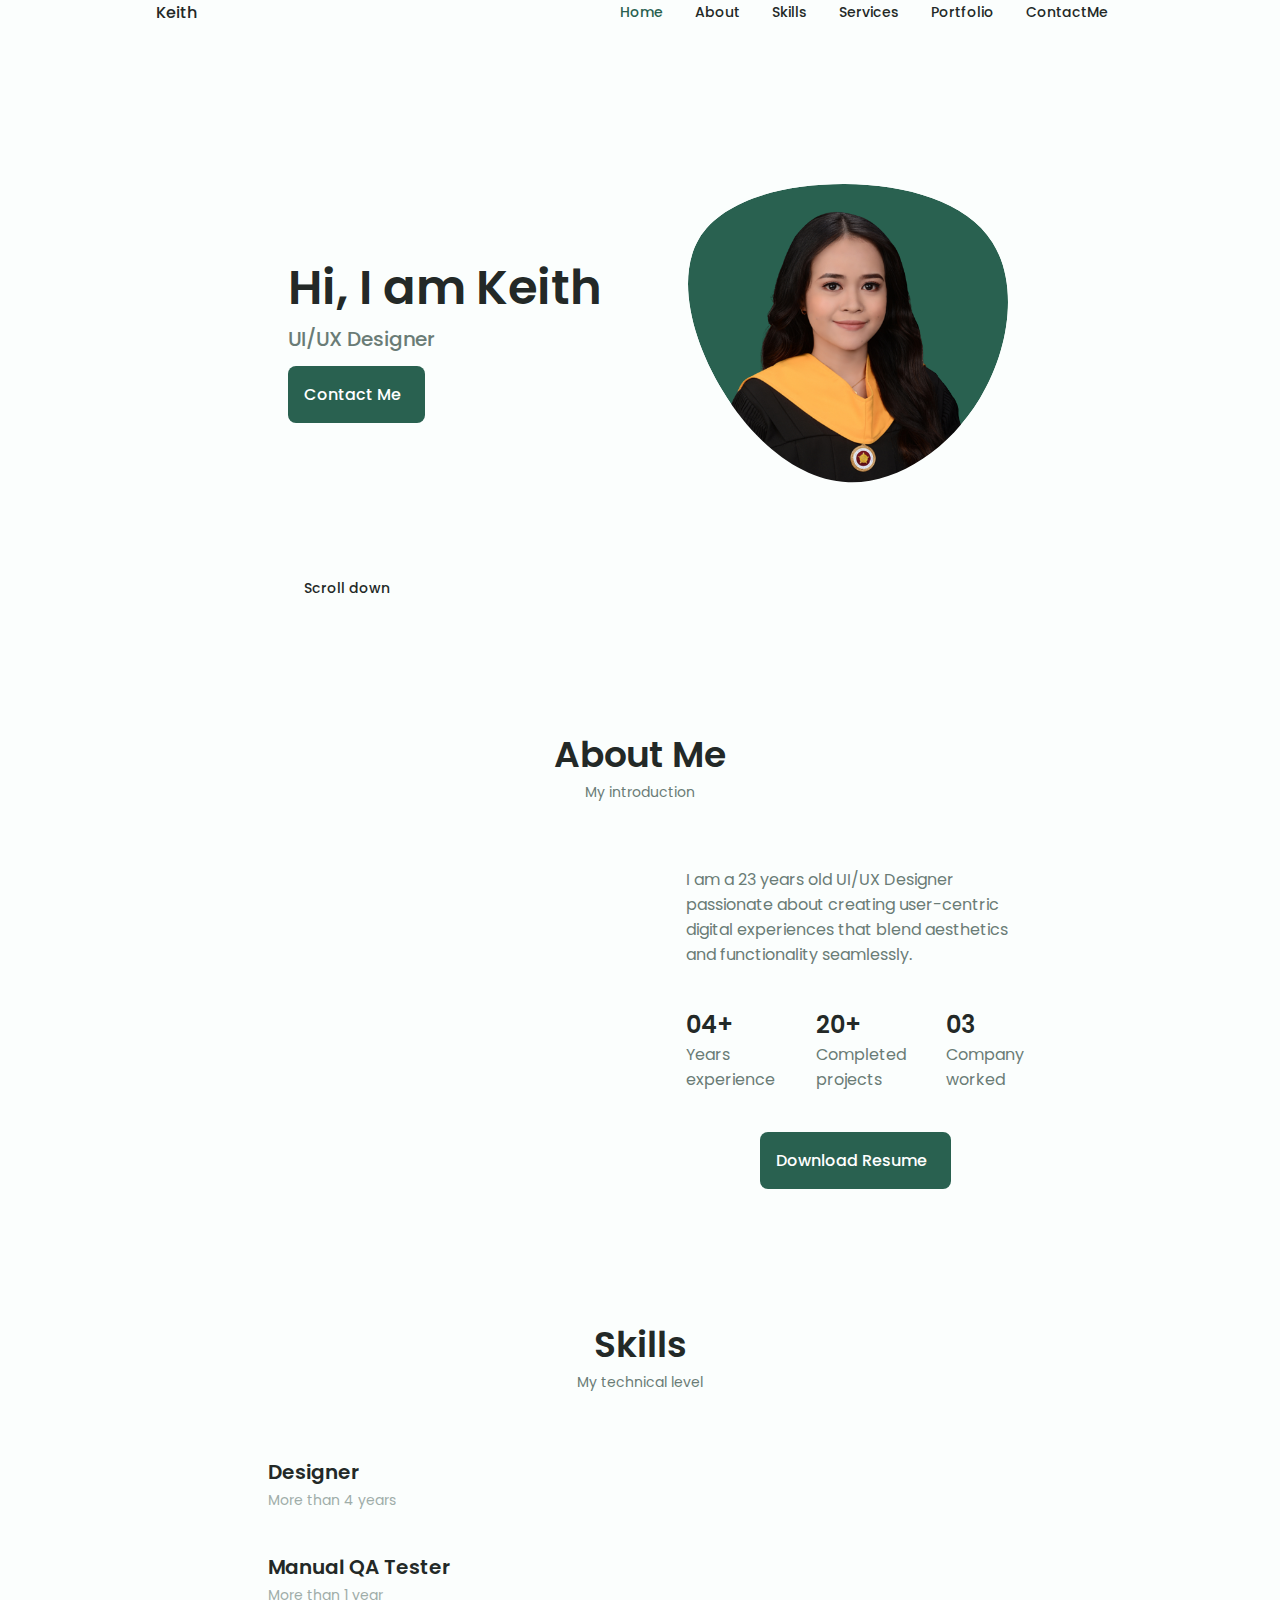
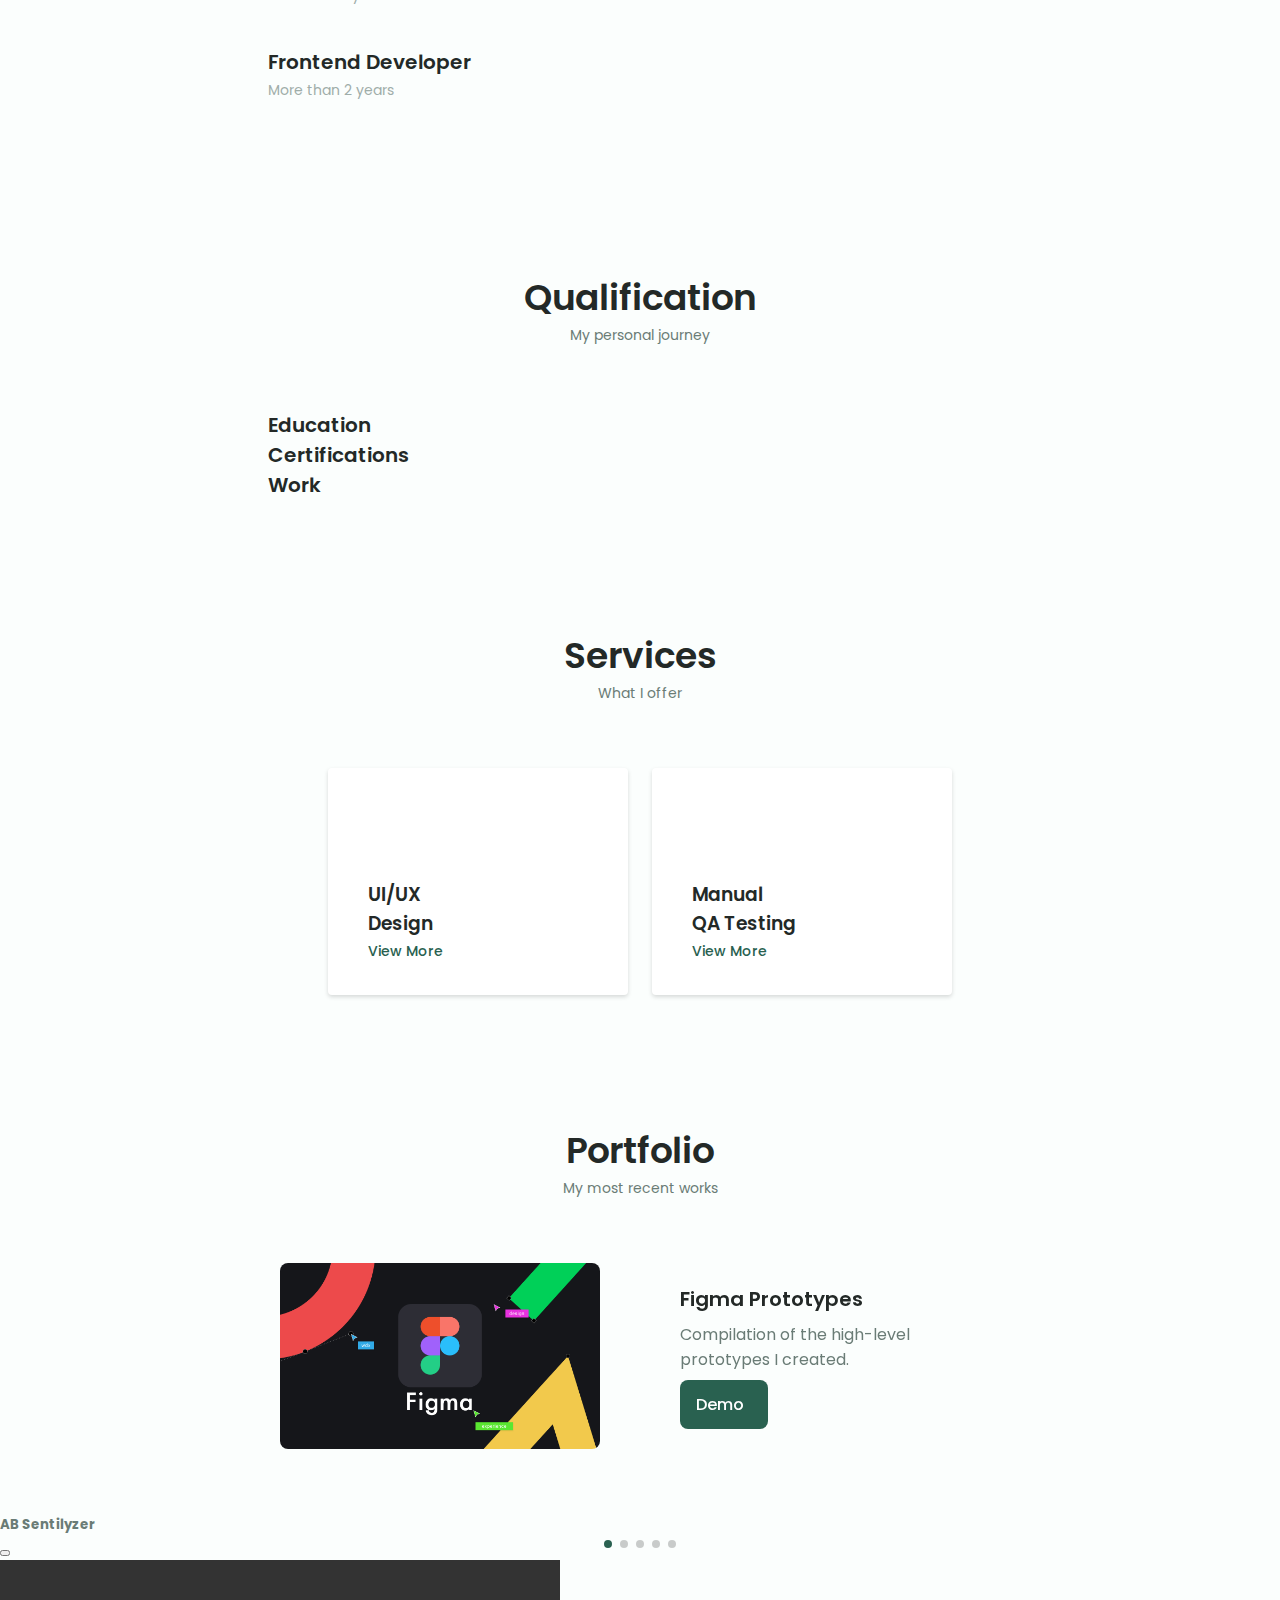
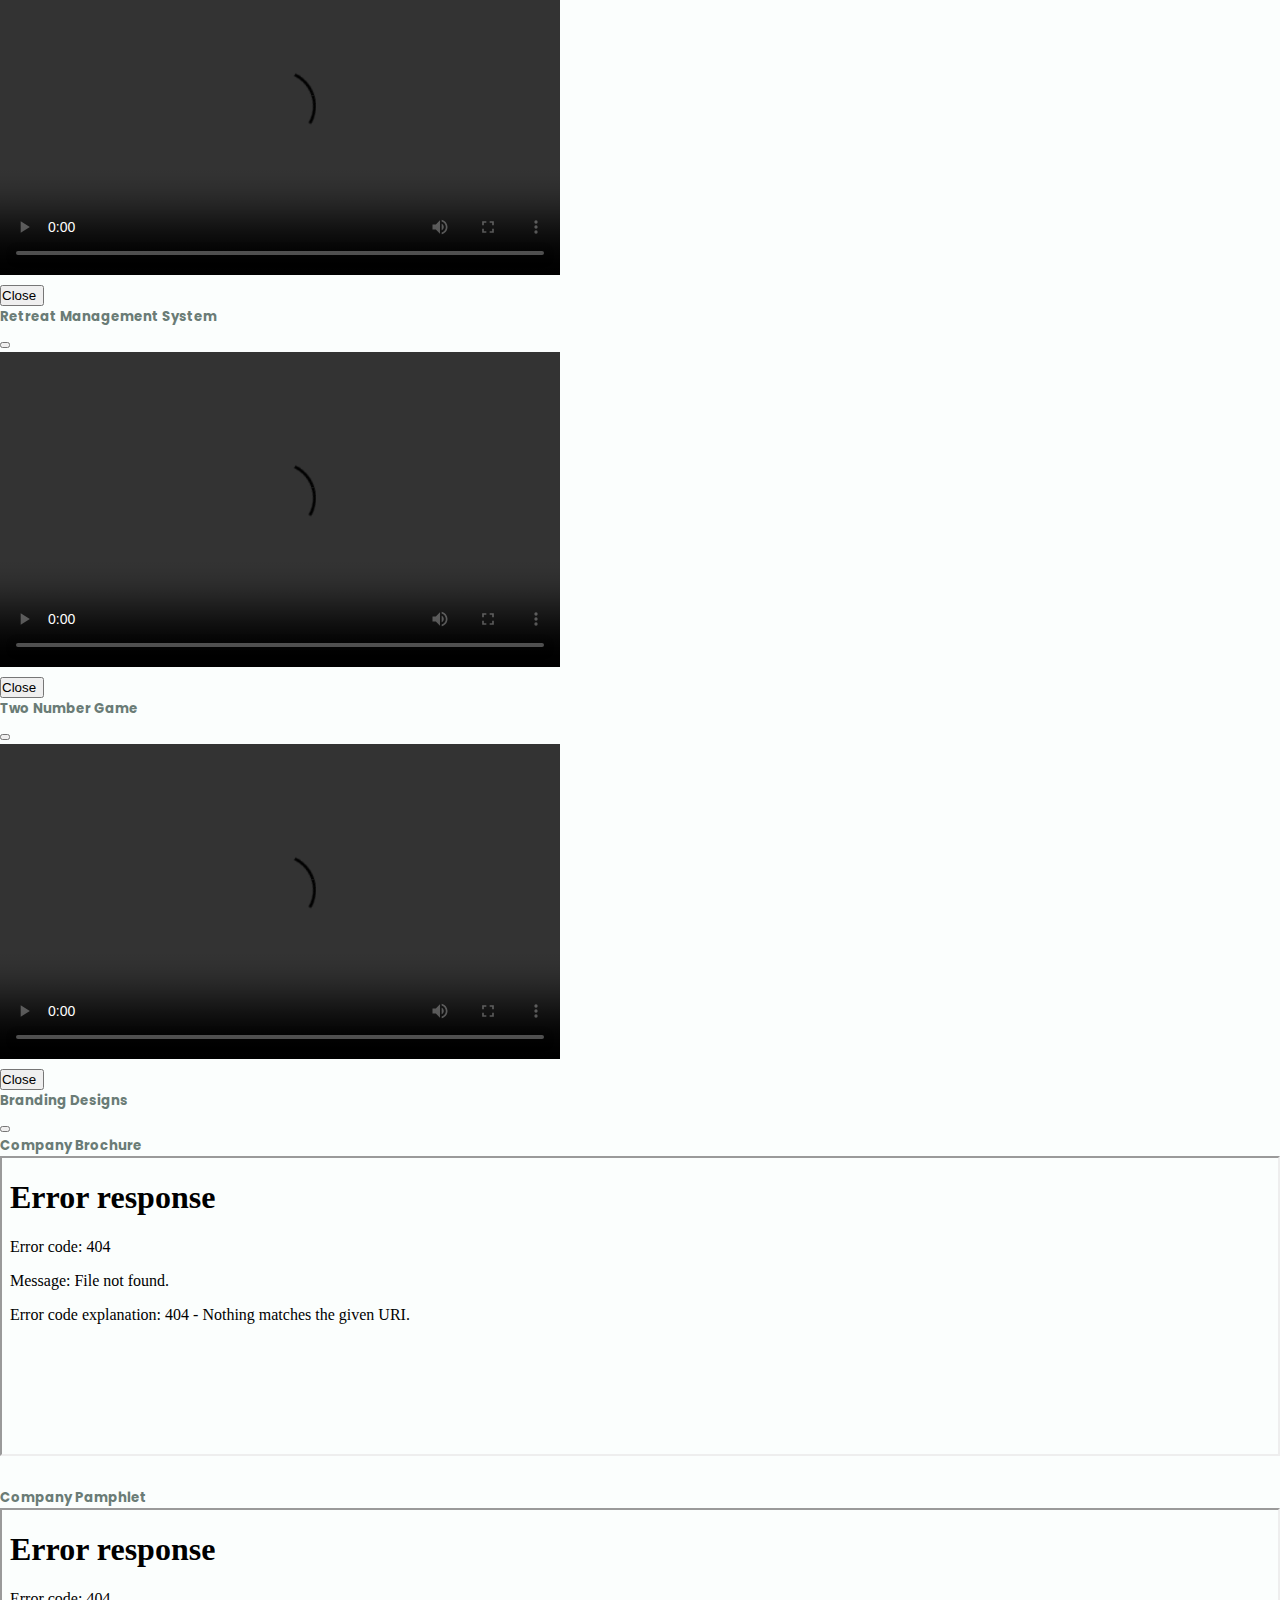
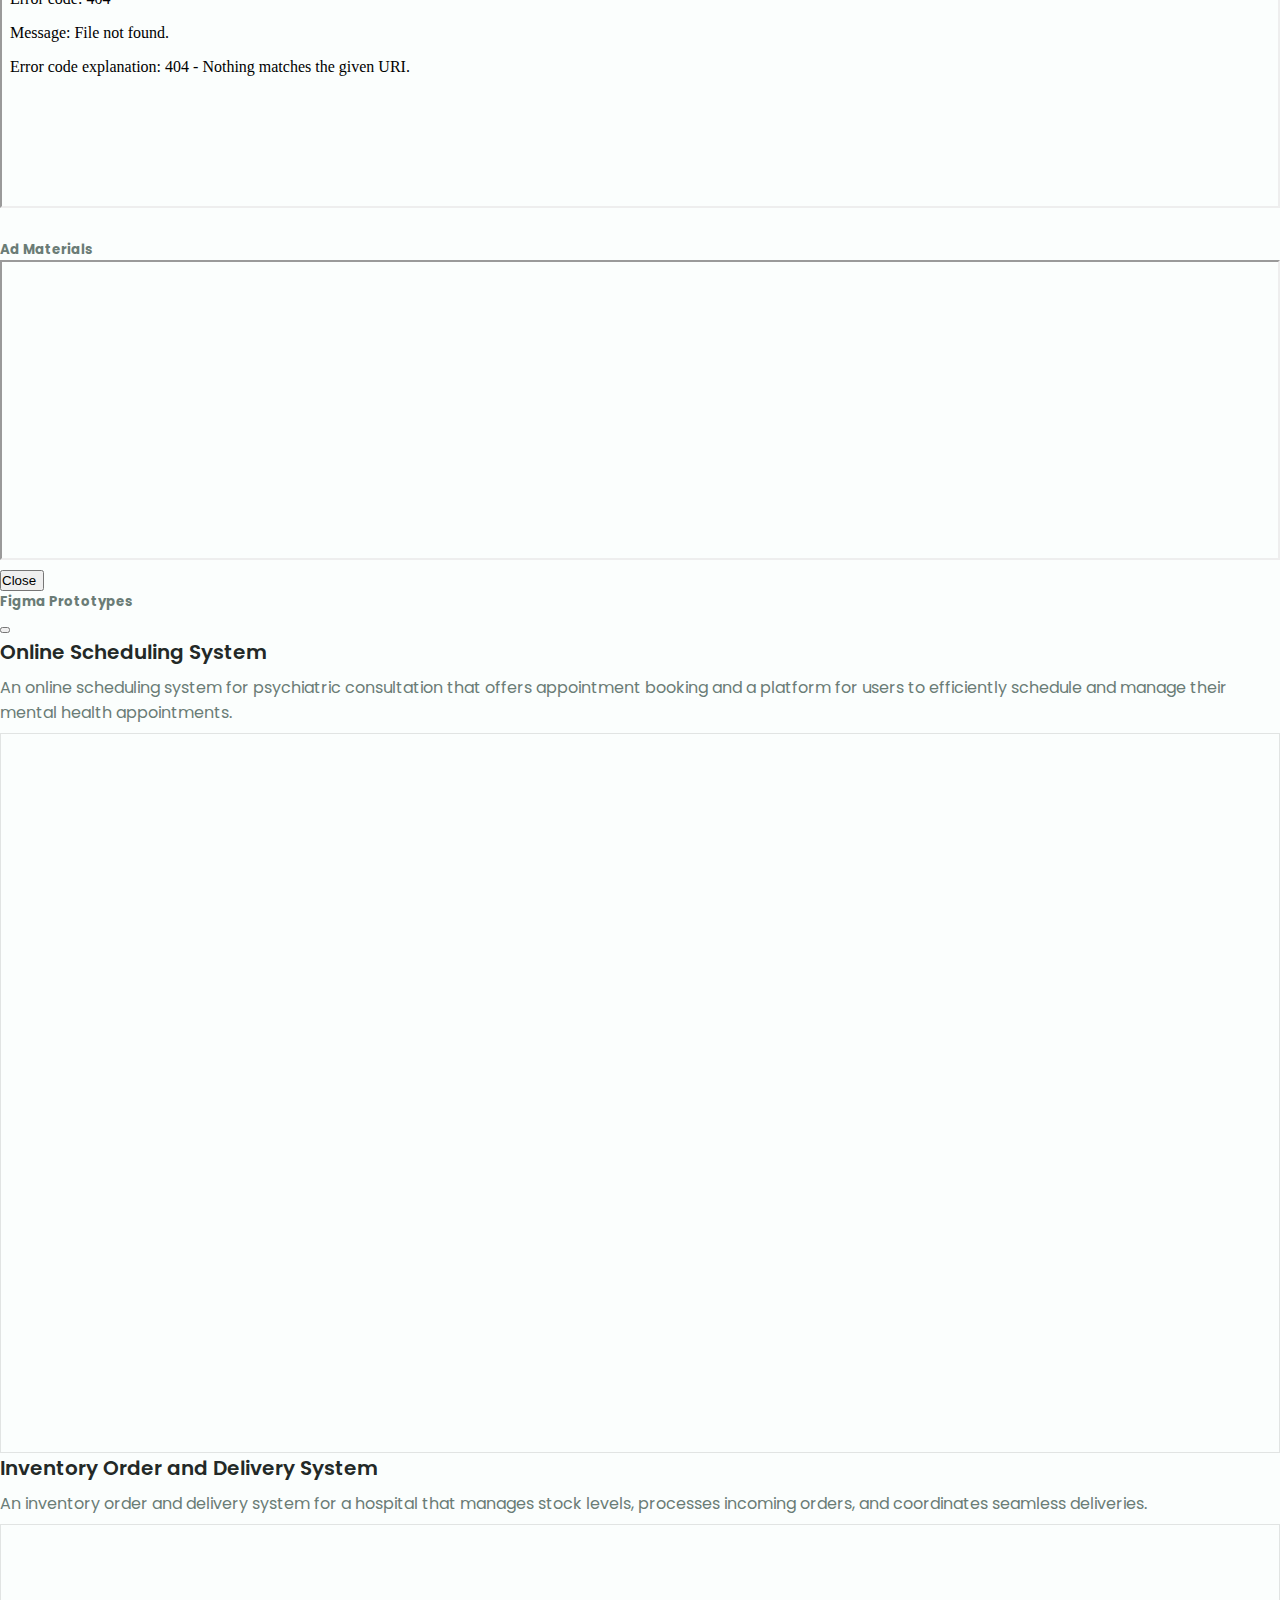
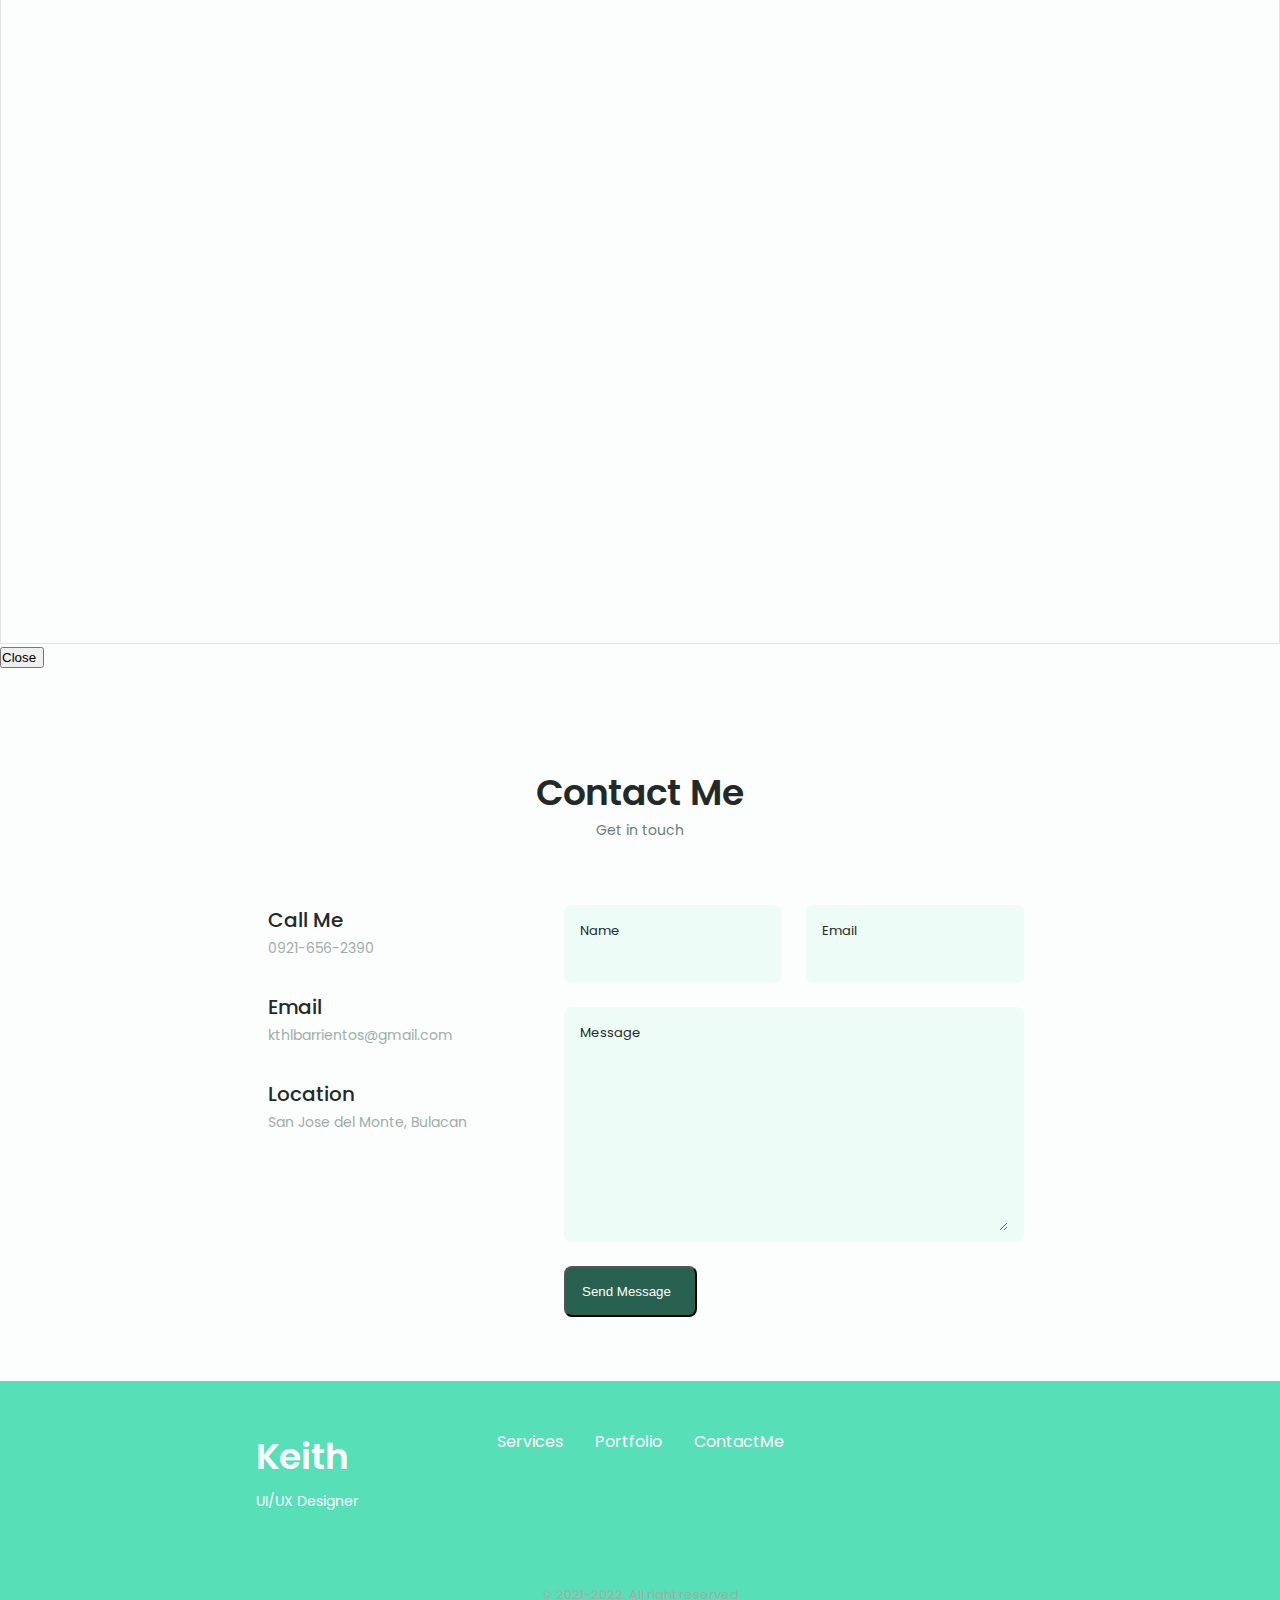
==== index.html @ dfb751f6 "test contact form" ====
<!DOCTYPE html>
    <html lang="en">
    <head>
        <meta charset="UTF-8">
        <meta name="viewport" content="width=device-width, initial-scale=1.0">

        <!--==================== UNICONS ====================-->
        <link rel="stylesheet" href="https://unicons.iconscout.com/release/v4.0.0/css/line.css">
        
        <!--==================== Bootstrap CSS ====================-->
        <link href="https://cdn.jsdelivr.net/npm/bootstrap@5.1.3/dist/css/bootstrap.min.css" rel="stylesheet" integrity="sha384-1BmE4kWBq78iYhFldvKuhfTAU6auU8tT94WrHftjDbrCEXSU1oBoqyl2QvZ6jIW3" crossorigin="anonymous">

        <!--==================== SWIPER CSS ====================-->
        <link rel="stylesheet" href="assets/css/swiper-bundle.min.css">
        
        <!--==================== CSS ====================-->
        <link rel="stylesheet" href="assets/css/style.css">

        <title>Keith Barrientos</title>
        <link href="assets\img\icon.png" rel="icon">    
    </head>
    <body>
        <!--==================== HEADER ====================-->
        <header class="header" id="header">
            <nav class="nav container">
                <a href="#" class="nav__logo">Keith</a>

                <div class="nav__menu" id="nav-menu">
                    <ul class="nav__list grid">
                        <li class="nav__item">
                            <a href="#home" class="nav__link active-link">
                                <i class="uil uil-estate nav__icon"></i> Home
                            </a>
                        </li>
                        <li class="nav__item">
                            <a href="#about" class="nav__link">
                                <i class="uil uil-user nav__icon"></i> About
                            </a>
                        </li>
                        <li class="nav__item">
                            <a href="#skills" class="nav__link">
                                <i class="uil uil-file-alt nav__icon"></i> Skills
                            </a>
                        </li>
                        <li class="nav__item">
                            <a href="#services" class="nav__link">
                                <i class="uil uil-briefcase-alt nav__icon"></i> Services
                            </a>
                        </li>
                        <li class="nav__item">
                            <a href="#portfolio" class="nav__link">
                                <i class="uil uil-scenery nav__icon"></i> Portfolio
                            </a>
                        </li>
                        <li class="nav__item">
                            <a href="#contact" class="nav__link">
                                <i class="uil uil-message nav__icon"></i> ContactMe
                            </a>
                        </li>
                    </ul>
                    <i class="uil uil-times nav__close" id="nav-close"></i>
                </div>

                <div class="nav__btns">
                    <!-- Theme change button -->
                    <i class="uil uil-moon change-theme" id="theme-button"></i>

                    <div class="nav__toggle" id="nav-toggle">
                        <i class="uil uil-apps"></i>
                    </div>
                </div>
            </nav>
        </header>

        <!--==================== MAIN ====================-->
        <main class="main">
            <!--==================== HOME ====================-->
            <section class="home section" id="home">
                <div class="home__container container grid">
                    <div class="home__content grid">
                        <div class="home__social">
                            <a href="https://www.linkedin.com/in/keithbarrientos" target="_blank" class="home__social-icon">
                                <i class="uil uil-linkedin-alt"></i>
                            </a>

                            <a href="https://github.com/kithhhhh" target="_blank" class="home__social-icon">
                                <i class="uil uil-github-alt"></i>
                            </a>

                            <a href="https://instagram.com/sophistikeithted" target="_blank" class="home__social-icon">
                                <i class="uil uil-instagram"></i>
                            </a>
                        </div>

                        <div class="home__img">
                            <svg class="home__blob" viewBox="0 0 200 187" xmlns="http://www.w3.org/2000/svg" xmlns:xlink="http://www.w3.org/1999/xlink">
                                <mask id="mask0" mask-type="alpha">
                                    <path d="M190.312 36.4879C206.582 62.1187 201.309 102.826 182.328 134.186C163.346 165.547 
                                    130.807 187.559 100.226 186.353C69.6454 185.297 41.0228 161.023 21.7403 129.362C2.45775 
                                    97.8511 -7.48481 59.1033 6.67581 34.5279C20.9871 10.1032 59.7028 -0.149132 97.9666 
                                    0.00163737C136.23 0.303176 174.193 10.857 190.312 36.4879Z"/>
                                </mask>
                                <g mask="url(#mask0)">
                                    <path d="M190.312 36.4879C206.582 62.1187 201.309 102.826 182.328 134.186C163.346 
                                    165.547 130.807 187.559 100.226 186.353C69.6454 185.297 41.0228 161.023 21.7403 
                                    129.362C2.45775 97.8511 -7.48481 59.1033 6.67581 34.5279C20.9871 10.1032 59.7028 
                                    -0.149132 97.9666 0.00163737C136.23 0.303176 174.193 10.857 190.312 36.4879Z"/>

                                    <image class="home__blob-img" x='12' y='-15' xlink:href="assets/img/perfil2.png"/>
                                </g>
                            </svg>
                        </div>

                        <div class="home__data">
                            <h1 class="home__title">Hi, I am Keith</h1>
                            <h3 class="home__subtitle">UI/UX Designer</h3>
                            <!-- <p class="home__description">Lorem ipsum dolor sit amet, consectetur adipiscing elit, sed do 
                                eiusmod tempor incididunt ut labore et dolore magna aliqua.</p> -->
                            <a href="#contact" class="button button--flex">
                                Contact Me <i class="uil uil-message button__icon"></i>
                            </a>
                        </div>
                    </div>

                    <div class="home__scroll">
                        <a href="#about" class="home__scroll-button button--flex">
                            <i class="uil uil-mouse-alt home__scroll-mouse"></i>
                            <span class="home__scroll-name">Scroll down</span>
                            <i class="uil uil-arrow-down home__scroll"></i>
                        </a>
                    </div>
                </div>
            </section>

            <!--==================== ABOUT ====================-->
            <section class="about section" id="about">
                <h2 class="section__title">About Me</h2>
                <span class="section__subtitle">My introduction</span>

                <div class="about__container container grid">
                    <img src="assets/img/toga.PNG" alt="" class="about__img">

                    <div class="about__data">
                        <p class="about__description">I am a 23 years old UI/UX Designer 
                            passionate about creating user-centric digital experiences that blend 
                            aesthetics and functionality seamlessly.
                        </p>

                        <div class="about__info">
                            <div>
                                <span class="about__info-title">04+</span>
                                <span class="about_info-name">Years <br> experience</span>
                            </div>

                            <div>
                                <span class="about__info-title">20+</span>
                                <span class="about_info-name">Completed <br> projects</span>
                            </div>
                            
                            <div>
                                <span class="about__info-title">03</span>
                                <span class="about_info-name">Company <br> worked</span>
                            </div>
                        </div>

                        <div class="about__buttons">
                            <a download="" target="_blank" href="assets/pdf/CV 2023.pdf" class="button button--flex">
                                Download Resume<i class="uil uil-download-alt button__icon"></i>
                            </a>
                        </div>
                    </div>

                    
                </div>
            </section>

            <!--==================== SKILLS ====================-->
            <section class="skills section" id="skills">
                <h2 class="section__title">Skills</h2>
                <span class="section__subtitle">My technical level</span>

                <div class="skills__container container grid">
                    <div>
                        <!--==================== SKILL 2 ====================-->
                        <div class="skills__content skills__close">
                            <div class="skills__header">
                                <i class="uil uil-object-group skills__icon"></i>

                                <div>
                                    <h1 class="skills__title">Designer</h1>
                                    <span class="skills__subtitle">More than 4 years</span>
                                </div>

                                <i class="uil uil-angle-down skills__arrow"></i>
                            </div>

                            <div class="skills__list grid">
                                <div class="skills__data">
                                    <div class="skills__titles">
                                        <h3 class="skills__name">Figma</h3>
                                        <span class="skils__number">90%</span>
                                    </div>
                                    <div class="skills__bar">
                                        <span class="skills__percentage skills__figma"></span>
                                    </div>
                                </div>

                                <div class="skills__data">
                                    <div class="skills__titles">
                                        <h3 class="skills__name">Canva</h3>
                                        <span class="skils__number">90%</span>
                                    </div>
                                    <div class="skills__bar">
                                        <span class="skills__percentage skills__canva"></span>
                                    </div>
                                </div>

                                <div class="skills__data">
                                    <div class="skills__titles">
                                        <h3 class="skills__name">Photoshop</h3>
                                        <span class="skils__number">50%</span>
                                    </div>
                                    <div class="skills__bar">
                                        <span class="skills__percentage skills__photoshop"></span>
                                    </div>
                                </div>
                            </div>
                        </div>

                        <!--==================== SKILL 3 ====================-->
                        <div class="skills__content skills__close">
                            <div class="skills__header">
                                <i class="uil uil-files-landscapes-alt skills__icon"></i>

                                <div>
                                    <h1 class="skills__title">Manual QA Tester</h1>
                                    <span class="skills__subtitle">More than 1 year</span>
                                </div>

                                <i class="uil uil-angle-down skills__arrow"></i>
                            </div>

                            <div class="skills__list grid">
                                <div class="skills__data">
                                    <div class="skills__titles">
                                        <h3 class="skills__name">Test Data</h3>
                                        <span class="skils__number">80%</span>
                                    </div>
                                    <div class="skills__bar">
                                        <span class="skills__percentage skills__td"></span>
                                    </div>
                                </div>

                                <div class="skills__data">
                                    <div class="skills__titles">
                                        <h3 class="skills__name">Test Cases</h3>
                                        <span class="skils__number">70%</span>
                                    </div>
                                    <div class="skills__bar">
                                        <span class="skills__percentage skills__tc"></span>
                                    </div>
                                </div>

                                <div class="skills__data">
                                    <div class="skills__titles">
                                        <h3 class="skills__name">Defect Reports</h3>
                                        <span class="skils__number">70%</span>
                                    </div>
                                    <div class="skills__bar">
                                        <span class="skills__percentage skills__dr"></span>
                                    </div>
                                </div>

                                <div class="skills__data">
                                    <div class="skills__titles">
                                        <h3 class="skills__name">Test Execution Logs</h3>
                                        <span class="skils__number">80%</span>
                                    </div>
                                    <div class="skills__bar">
                                        <span class="skills__percentage skills__tel"></span>
                                    </div>
                                </div>

                                <div class="skills__data">
                                    <div class="skills__titles">
                                        <h3 class="skills__name">User Manuals</h3>
                                        <span class="skils__number">80%</span>
                                    </div>
                                    <div class="skills__bar">
                                        <span class="skills__percentage skills__um"></span>
                                    </div>
                                </div>
                            </div>
                        </div>

                        <!--==================== SKILL 1 ====================-->
                        <div class="skills__content skills__close">
                            <div class="skills__header">
                                <i class="uil uil-brackets-curly skills__icon"></i>

                                <div>
                                    <h1 class="skills__title">Frontend Developer</h1>
                                    <span class="skills__subtitle">More than 2 years</span>
                                </div>

                                <i class="uil uil-angle-down skills__arrow"></i>
                            </div>

                            <div class="skills__list grid">
                                <div class="skills__data">
                                    <div class="skills__titles">
                                        <h3 class="skills__name">HTML</h3>
                                        <span class="skils__number">70%</span>
                                    </div>
                                    <div class="skills__bar">
                                        <span class="skills__percentage skills__html"></span>
                                    </div>
                                </div>
                                
                                <div class="skills__data">
                                    <div class="skills__titles">
                                        <h3 class="skills__name">CSS</h3>
                                        <span class="skils__number">70%</span>
                                    </div>
                                    <div class="skills__bar">
                                        <span class="skills__percentage skills__css"></span>
                                    </div>
                                </div>

                                <div class="skills__data">
                                    <div class="skills__titles">
                                        <h3 class="skills__name">JavaScript</h3>
                                        <span class="skils__number">40%</span>
                                    </div>
                                    <div class="skills__bar">
                                        <span class="skills__percentage skills__js"></span>
                                    </div>
                                </div>

                                <div class="skills__data">
                                    <div class="skills__titles">
                                        <h3 class="skills__name">Bootstrap</h3>
                                        <span class="skils__number">70%</span>
                                    </div>
                                    <div class="skills__bar">
                                        <span class="skills__percentage skills__bts"></span>
                                    </div>
                                </div>
                            </div>
                        </div>
                    </div>
                </div>
            </section>

            <!--==================== QUALIFICATIONS ====================-->
            <section class="qualification section">
                <h2 class="section__title">Qualification</h2>
                <span class="section__subtitle">My personal journey</span>

                <div class="qualification__container container grid">
                    <div>
                        <!--==================== QUALIFICATION 1 ====================-->
                        <div class="qualification__content qualification__close">
                            <div class="qualification__header">
                                <i class="uil uil-graduation-cap qualification__icon"></i>

                                <div>
                                    <h1 class="qualification__title mb-0">Education</h1>
                                </div>

                                <i class="uil uil-angle-down qualification__arrow"></i>
                            </div>

                            <div class="qualification__list grid">
                                <div class="qualification__data">
                                    <div>
                                        <div class="qualification__calendar">
                                            <i class="uil uil-calendar-alt"></i>
                                            2018 - 2022
                                        </div>
                                        <h3 class="qualification__title">Polytechnic University of the Philippines</h3>
                                        <span class="qualification__subtitle">Computer Science, CumLaude</span>
                                    </div>
                                </div>

                                <div class="qualification__data">
                                    <div>
                                        <div class="qualification__calendar">
                                            <i class="uil uil-calendar-alt"></i>
                                            2016 - 2018
                                        </div>
                                        <h3 class="qualification__title">Christian Ecclesiastical School</h3>
                                        <span class="qualification__subtitle">STEM, With Honors</span>
                                    </div>
                                </div>
                            </div>
                        </div>
                        <!--==================== QUALIFICATION 2 ====================-->
                        <div class="qualification__content qualification__close">
                            <div class="qualification__header">
                                <i class="uil uil-award-alt qualification__icon"></i>

                                <div>
                                    <h1 class="qualification__title mb-0">Certifications</h1>
                                </div>

                                <i class="uil uil-angle-down qualification__arrow"></i>
                            </div>

                            <div class="qualification__list grid">
                                <div class="qualification__data">
                                    <div class="py-2">
                                        <div class="qualification__calendar pb-2">
                                            <i class="uil uil-calendar-alt"></i>
                                            February 01, 2023
                                        </div>
                                        <h3 class="qualification__title accordion">Foundations of User Experience (UX) Design</h3>
                                        <div class="qualification__column container grid panel pb-5 py-2">
                                            <div class="mb-0 qualification__info">
                                                <ul class="services__modal-services grid p-0">
                                                    <li class="services__modal-service">
                                                        <i class="uil uil-check-circle services__modal-icon"></i>
                                                        <p class="mb-0">I Identified the common job responsibilities of entry-level UX designers and other teams I might work with.</p>
                                                    </li>
                                                    <li class="services__modal-service">
                                                        <i class="uil uil-check-circle services__modal-icon"></i>
                                                        <p class="mb-0">I learned why design sprints are an important and useful part of a UX designer’s work.</p>
                                                    </li>
                                                    <li class="services__modal-service">
                                                        <i class="uil uil-check-circle services__modal-icon"></i>
                                                        <p class="mb-0">I understood the foundational concepts in UX design, such as user-centered design, the design process, accessibility, and equity-focused design. </p>
                                                    </li>
                                                    <li class="services__modal-service">
                                                        <i class="uil uil-check-circle services__modal-icon"></i>
                                                        <p class="mb-0">Grade Achieved: 93.63%</p>
                                                    </li>
                                                </ul>
                                            </div>
                                            <a target="_blank" href="https://coursera.org/share/55b31df54fbd1bd22df32553c912cacd" style="width: 100%;"><img src="assets/img/Q1.jpg" alt=""></a>
                                        </div>
                                    </div>
                                    <div class="py-2">
                                        <div class="qualification__calendar pb-2">
                                            <i class="uil uil-calendar-alt"></i>
                                            March 27, 2023
                                        </div>
                                        <h3 class="qualification__title accordion">Start the UX Design Process: Empathize, Define, and Ideate</h3>
                                        <div class="qualification__column container grid panel">
                                            <div class="mb-0 qualification__info">
                                                <ul class="services__modal-services grid p-0">
                                                    <li class="services__modal-service">
                                                        <i class="uil uil-check-circle services__modal-icon"></i>
                                                        <p class="mb-0">I learned how to empathize with users to understand their needs and pain points.</p>
                                                    </li>
                                                    <li class="services__modal-service">
                                                        <i class="uil uil-check-circle services__modal-icon"></i>
                                                        <p class="mb-0">I generated ideas for possible solutions to user problems.</p>
                                                    </li>
                                                    <li class="services__modal-service">
                                                        <i class="uil uil-check-circle services__modal-icon"></i>
                                                        <p class="mb-0">I developed problem statements to define user needs.</p>
                                                    </li>
                                                    <li class="services__modal-service">
                                                        <i class="uil uil-check-circle services__modal-icon"></i>
                                                        <p class="mb-0">Grade Achieved: 96.25%</p>
                                                    </li>
                                                </ul>
                                            </div>
                                            <a target="_blank" href="https://coursera.org/share/fdbd3af893d172113db0ac0d511e3da8"><img src="assets/img/Q2.jpg" alt=""></a>
                                        </div>
                                    </div>
                                    <div class="py-2">
                                        <div class="qualification__calendar pb-2">
                                            <i class="uil uil-calendar-alt"></i>
                                            April 10, 2023
                                        </div>
                                        <h3 class="qualification__title accordion">Build Wireframes and Low-Fidelity Prototypes</h3>
                                        <div class="qualification__column container grid panel">
                                            <div class="mb-0 qualification__info">
                                                <ul class="services__modal-services grid p-0">
                                                    <li class="services__modal-service">
                                                        <i class="uil uil-check-circle services__modal-icon"></i>
                                                        <p class="mb-0">I created storyboards to come up with ideas about solutions to user needs.</p>
                                                    </li>
                                                    <li class="services__modal-service">
                                                        <i class="uil uil-check-circle services__modal-icon"></i>
                                                        <p class="mb-0">I built paper prototypes to create interactive designs.</p>
                                                    </li>
                                                    <li class="services__modal-service">
                                                        <i class="uil uil-check-circle services__modal-icon"></i>
                                                        <p class="mb-0">I created wireframes on paper and digitally in the design tool Figma.</p>
                                                    </li>
                                                    <li class="services__modal-service">
                                                        <i class="uil uil-check-circle services__modal-icon"></i>
                                                        <p class="mb-0">I designed low-fidelity prototypes in Figma. </p>
                                                    </li>
                                                    <li class="services__modal-service">
                                                        <i class="uil uil-check-circle services__modal-icon"></i>
                                                        <p class="mb-0">Grade Achieved: 100%</p>
                                                    </li>
                                                </ul>
                                            </div>
                                            <a target="_blank" href="https://coursera.org/share/0e4db49c37422a09dc94dce6cbf17bbb"><img src="assets/img/Q3.jpg" alt=""></a>
                                        </div>
                                    </div>
                                    <div class="py-2">
                                        <div class="qualification__calendar pb-2">
                                            <i class="uil uil-calendar-alt"></i>
                                            September 17, 2023
                                        </div>
                                        <h3 class="qualification__title accordion">UX+ Conference 2023</h3>
                                        <div class="qualification__column container grid panel">
                                            <div class="mb-0 qualification__info">
                                                <ul class="services__modal-services grid p-0">
                                                    <li class="services__modal-service">
                                                        <i class="uil uil-check-circle services__modal-icon"></i>
                                                        <p class="mb-0">I learned the various archetypes that designers can evolve into and addresses common challenges in the process.</p>
                                                    </li>
                                                    <li class="services__modal-service">
                                                        <i class="uil uil-check-circle services__modal-icon"></i>
                                                        <p class="mb-0">I learned the various biases and their real-world applications, with an aim to design more inclusive and equitable products, services, and teams.</p>
                                                    </li>
                                                    <li class="services__modal-service">
                                                        <i class="uil uil-check-circle services__modal-icon"></i>
                                                        <p class="mb-0">I learned what a UX principle is with personal stories, how they can help me and how to write my own UX principles for my team.</p>
                                                    </li>
                                                    <li class="services__modal-service">
                                                        <i class="uil uil-check-circle services__modal-icon"></i>
                                                        <p class="mb-0">I learned the current practices and challenges in creating inclusive experiences.</p>
                                                    </li>
                                                    <li class="services__modal-service">
                                                        <i class="uil uil-check-circle services__modal-icon"></i>
                                                        <p class="mb-0">I learned a range of topics including career progression, AI in design, expectations from a product designer, the role of AI models like ChatGPT in design, product thinking.</p>
                                                    </li>
                                                    <li class="services__modal-service">
                                                        <i class="uil uil-check-circle services__modal-icon"></i>
                                                        <p class="mb-0">I learned the balance between aesthetics and usability in design.</p>
                                                    </li>
                                                    <li class="services__modal-service">
                                                        <i class="uil uil-check-circle services__modal-icon"></i>
                                                        <p class="mb-0">I learned the importance of accessibility, universal design, and open-source in driving personal and professional growth.</p>
                                                    </li>
                                                    <li class="services__modal-service">
                                                        <i class="uil uil-check-circle services__modal-icon"></i>
                                                        <p class="mb-0">I learned how to be a better role model, and a better designer for the next generation.</p>
                                                    </li>
                                                </ul>
                                            </div>
                                            <a target="_blank" href="https://coursera.org/share/fdbd3af893d172113db0ac0d511e3da8"><img src="assets/img/Q4.jpg" alt=""></a>
                                        </div>
                                    </div>
                                </div>
                            </div>
                        </div>
                        <!--==================== QUALIFICATION 3 ====================-->
                        <div class="qualification__content qualification__close">
                            <div class="qualification__header">
                                <i class="uil uil-briefcase-alt qualification__icon"></i>

                                <div>
                                    <h1 class="qualification__title mb-0">Work</h1>
                                </div>

                                <i class="uil uil-angle-down qualification__arrow"></i>
                            </div>

                            <div class="qualification__list grid">
                                <div class="qualification__data">
                                    <div>
                                        <div class="qualification__calendar">
                                            <i class="uil uil-calendar-alt"></i>
                                            October 2022 - Present
                                        </div>
                                        <h3 class="qualification__title">UI/UX Designer</h3>
                                        <span class="qualification__subtitle">National Center for Mental Health</span>
                                    </div>
                                </div>
                                <div class="qualification__data">
                                    <div>
                                        <div class="qualification__calendar">
                                            <i class="uil uil-calendar-alt"></i>
                                            August 2021 - October 2021
                                        </div>
                                        <h3 class="qualification__title">UI/UX Designer</h3>
                                        <span class="qualification__subtitle">Helix Software Technologies Corp.</span>
                                    </div>
                                </div>
                                <div class="qualification__data">
                                    <div>
                                        <div class="qualification__calendar">
                                            <i class="uil uil-calendar-alt"></i>
                                            September 2021 - October 2021
                                        </div>
                                        <h3 class="qualification__title">Graphic Designer</h3>
                                        <span class="qualification__subtitle">Mental Health PH</span>
                                    </div>
                                </div>
                            </div>
                        </div>
                    </div>
                </div>
            </section>
            

            <!--==================== SERVICES ====================-->
            <section class="services section" id="services">
                <h2 class="section__title">Services</h2>
                <span class="section__subtitle">What I offer</span>

                <div class="services__container container grid">
                    <!--==================== SERVICE 1 ====================-->
                    <div class="services__content">
                        <div>
                            <i class="uil uil-web-grid services__icon"></i>
                            <h3 class="services__title">UI/UX <br> Design</h3>
                        </div>

                        <span class="button button--flex button--small button--link services__button">
                            View More
                            <i class="uil uil-arrow-right button__icon"></i>
                        </span>

                        <div class="services__modal">
                            <div class="services__modal-content">
                                <h4 class="services__modal-title">UI/UX Design</h4>
                                <i class="uil uil-times services__modal-close"></i>

                                <ul class="services__modal-services grid">
                                    <li class="services__modal-service">
                                        <i class="uil uil-check-circle services__modal-icon"></i>
                                        <p>I develop user-friendly interfaces.</p>
                                    </li>
                                    <li class="services__modal-service">
                                        <i class="uil uil-check-circle services__modal-icon"></i>
                                        <p>I develop UI mockups and prototypes.</p>
                                    </li>
                                    <li class="services__modal-service">
                                        <i class="uil uil-check-circle services__modal-icon"></i>
                                        <p>I design graphic user interface elements like menus, tabs, and widgets.</p>
                                    </li>
                                    <li class="services__modal-service">
                                        <i class="uil uil-check-circle services__modal-icon"></i>
                                        <p>I build page navigation buttons and search fields.</p>
                                    </li>
                                </ul>
                            </div>
                        </div>
                    </div>

                    <!--==================== SERVICE 2 ====================-->
                    <!-- <div class="services__content">
                        <div>
                            <i class="uil uil-arrow services__icon"></i>
                            <h3 class="services__title">Frontend <br> Development</h3>
                        </div>

                        <span class="button button--flex button--small button--link services__button">
                            View More
                            <i class="uil uil-arrow-right button__icon"></i>
                        </span>

                        <div class="services__modal">
                            <div class="services__modal-content">
                                <h4 class="services__modal-title">Frontend <br> Development</h4>
                                <i class="uil uil-times services__modal-close"></i>

                                <ul class="services__modal-services grid">
                                    <li class="services__modal-service">
                                        <i class="uil uil-check-circle services__modal-icon"></i>
                                        <p>I use a variety of programming languages in order to create user-friendly web pages.</p>
                                    </li>
                                    <li class="services__modal-service">
                                        <i class="uil uil-check-circle services__modal-icon"></i>
                                        <p>I build high-quality mockups and design different prototypes.</p>
                                    </li>
                                    <li class="services__modal-service">
                                        <i class="uil uil-check-circle services__modal-icon"></i>
                                        <p>I implement visual elements that users see and interact within a web application.</p>
                                    </li>
                                    <li class="services__modal-service">
                                        <i class="uil uil-check-circle services__modal-icon"></i>
                                        <p>I maintain and improve a website.</p>
                                    </li>
                                </ul>
                            </div>
                        </div>
                    </div> -->

                    <!--==================== SERVICE 3 ====================-->
                    <div class="services__content">
                        <div>
                            <i class="uil uil-file-check-alt services__icon"></i>
                            <h3 class="services__title">Manual <br> QA Testing</h3>
                        </div>

                        <span class="button button--flex button--small button--link services__button">
                            View More
                            <i class="uil uil-arrow-right button__icon"></i>
                        </span>

                        <div class="services__modal">
                            <div class="services__modal-content">
                                <h4 class="services__modal-title">Manual QA Testing</h4>
                                <i class="uil uil-times services__modal-close"></i>

                                <ul class="services__modal-services grid">
                                    <li class="services__modal-service">
                                        <i class="uil uil-check-circle services__modal-icon"></i>
                                        <p>I test software applications, ensuring functionality aligns with project requirements.</p>
                                    </li>
                                    <li class="services__modal-service">
                                        <i class="uil uil-check-circle services__modal-icon"></i>
                                        <p>I create comprehensive test cases, covering various scenarios and edge cases.</p>
                                    </li>
                                    <li class="services__modal-service">
                                        <i class="uil uil-check-circle services__modal-icon"></i>
                                        <p>I collaborate closely with stakeholders, reporting and addressing defects efficiently.</p>
                                    </li>
                                    <li class="services__modal-service">
                                        <i class="uil uil-check-circle services__modal-icon"></i>
                                        <p>I evaluate user interfaces for usability, providing feedback for a better user experience.</p>
                                    </li>
                                </ul>
                            </div>
                        </div>
                    </div>
                </div>
            </section>

            <!--==================== PORTFOLIO ====================-->
            <section class="portfolio section" id="portfolio">
                <h2 class="section__title">Portfolio</h2>
                <span class="section__subtitle">My most recent works</span>

                <div class="portfolio__container container swiper-container">
                    <div class="swiper-wrapper">
                        <!--==================== PORTFOLIO 5 ====================-->
                        <div class="portfolio__content grid swiper-slide">
                            <img src="assets/img/portfolio5.png" alt="" class="portfolio__img">

                            <div class="portfolio__data">
                                <h3 class="portfolio__title">Figma Prototypes</h3>
                                <p class="portfolio__description">Compilation of the high-level prototypes I created.</p>
                                <a href="#" class="button button--flex button--small portfolio__button" data-bs-toggle="modal" data-bs-target="#port5__modal">
                                    Demo
                                    <i class="uil uil-play button__icon"></i>
                                </a>
                            </div>
                        </div>


                        <!--==================== PORTFOLIO 1 ====================-->
                        <div class="portfolio__content grid swiper-slide">
                            <img src="assets/img/portfolio1.jpg" alt="" class="portfolio__img">

                            <div class="portfolio__data">
                                <h3 class="portfolio__title">AB Sentilyzer</h3>
                                <p class="portfolio__description">An aspect based sentiment analyzer which classify sentiments of the aspect
                                    terms extracted from the input sentences and the overall polarity of each input.
                                </p>
                                <a href="#" class="button button--flex button--small portfolio__button" data-bs-toggle="modal" data-bs-target="#port1__modal">
                                    Demo
                                    <i class="uil uil-play button__icon"></i>
                                </a>
                            </div>
                        </div>
                        <!--==================== PORTFOLIO 2 ====================-->
                        <div class="portfolio__content grid swiper-slide">
                            <img src="assets/img/portfolio2.jpg" alt="" class="portfolio__img">

                            <div class="portfolio__data">
                                <h3 class="portfolio__title">Retreat Management System</h3>
                                <p class="portfolio__description">A system that gets that registers a customer who wants to attend a retreat.</p>
                                <a href="#" class="button button--flex button--small portfolio__button" data-bs-toggle="modal" data-bs-target="#port2__modal">
                                    Demo
                                    <i class="uil uil-play button__icon"></i>
                                </a>
                            </div>
                        </div>

                        <!--==================== PORTFOLIO 3 ====================-->
                        <div class="portfolio__content grid swiper-slide">
                            <img src="assets/img/portfolio3.jpg" alt="" class="portfolio__img">

                            <div class="portfolio__data">
                                <h3 class="portfolio__title">Two-Number Game</h3>
                                <p class="portfolio__description">A web-based lottery game.</p>
                                <a href="#" class="button button--flex button--small portfolio__button" data-bs-toggle="modal" data-bs-target="#port3__modal">
                                    Demo
                                    <i class="uil uil-play button__icon"></i>
                                </a>
                            </div>
                        </div>

                        <!--==================== PORTFOLIO 4 ====================-->
                        <div class="portfolio__content grid swiper-slide">
                            <img src="assets/img/portfolio4.jpg" alt="" class="portfolio__img">

                            <div class="portfolio__data">
                                <h3 class="portfolio__title">Branding Designs</h3>
                                <p class="portfolio__description">Compilation of my works for company's brochure and pamphlets as well as game mechanics and in-event materials.</p>
                                <a href="#" class="button button--flex button--small portfolio__button" data-bs-toggle="modal" data-bs-target="#port4__modal">
                                    Demo
                                    <i class="uil uil-play button__icon"></i>
                                </a>
                            </div>
                        </div>

                    </div>

                    <!-- Add Arrows -->
                    <div class="swiper-button-next">
                        <i class="uil uil-angle-right-b swiper-portfolio-icon"></i>
                    </div>
                    <div class="swiper-button-prev">
                        <i class="uil uil-angle-left-b swiper-portfolio-icon"></i>
                    </div>

                    <!-- Add Pagination -->
                    <div class="swiper-pagination"></div>
                </div>
            </section>

            <!-- PORTFOLIO MODALS -->
            <!-- PORTFOLIO 1 -->
            <div class="modal fade" id="port1__modal" tabindex="-1" aria-labelledby="exampleModalLabel" aria-hidden="true">
                <div class="modal-dialog">
                  <div class="modal-content">
                    <div class="modal-header">
                      <h5 class="modal-title" id="exampleModalLabel">AB Sentilyzer</h5>
                      <button type="button" class="btn-close" data-bs-dismiss="modal" aria-label="Close"></button>
                    </div>
                    <div class="modal-body">
                        <div class="ratio ratio-16x9">
                            <video width="560" height="315" controls>
                                <source src="/assets/vid/AB-Sentilyzer-Demo.mp4" type=video/mp4>
                            </video>
                        </div>
                    </div>
                    <div class="modal-footer">
                      <button type="button" class="btn btn-secondary" data-bs-dismiss="modal">Close</button>
                    </div>
                  </div>
                </div>
              </div>
            
            <!-- PORTFOLIO 2 -->
            <div class="modal fade" id="port2__modal" tabindex="-1" aria-labelledby="exampleModalLabel" aria-hidden="true">
                <div class="modal-dialog modal-dialog-centered">
                  <div class="modal-content">
                    <div class="modal-header">
                      <h5 class="modal-title" id="exampleModalLabel">Retreat Management System</h5>
                      <button type="button" class="btn-close" data-bs-dismiss="modal" aria-label="Close"></button>
                    </div>
                    <div class="modal-body">
                        <div class="ratio ratio-16x9">
                            <video width="560" height="315" controls>
                                <source src="/assets/vid/Retreat-Management-System-Demo.mp4" type=video/mp4>
                            </video>
                        </div>
                    </div>
                    <div class="modal-footer">
                      <button type="button" class="btn btn-secondary" data-bs-dismiss="modal">Close</button>
                    </div>
                  </div>
                </div>
            </div>

            <!-- PORTFOLIO 3 -->
            <div class="modal fade" id="port3__modal" tabindex="-1" aria-labelledby="exampleModalLabel" aria-hidden="true">
                <div class="modal-dialog modal-dialog-centered">
                  <div class="modal-content">
                    <div class="modal-header">
                      <h5 class="modal-title" id="exampleModalLabel">Two Number Game</h5>
                      <button type="button" class="btn-close" data-bs-dismiss="modal" aria-label="Close"></button>
                    </div>
                    <div class="modal-body">
                        <div class="ratio ratio-16x9">
                            <video width="560" height="315" controls>
                                <source src="/assets/vid/Two-Number-Game-Demo.mp4" type=video/mp4>
                            </video>
                        </div>
                    </div>
                    <div class="modal-footer">
                      <button type="button" class="btn btn-secondary" data-bs-dismiss="modal">Close</button>
                    </div>
                  </div>
                </div>
            </div>

            <!-- PORTFOLIO 4 -->
            <div class="modal fade" id="port4__modal" tabindex="-1" aria-labelledby="exampleModalLabel" aria-hidden="true">
                <div class="modal-dialog">
                  <div class="modal-content">
                    <div class="modal-header">
                      <h5 class="modal-title" id="exampleModalLabel">Branding Designs</h5>
                      <button type="button" class="btn-close" data-bs-dismiss="modal" aria-label="Close"></button>
                    </div>
                    <div class="modal-body">
                        <div class="pdf1">
                            <h5>Company Brochure</h5>
                            <iframe src="assets/pdf/Company-Brochure.pdf" width="100%" height="300px"></iframe>
                        </div>
                        <br>
                        <div class="pdf2">
                            <h5>Company Pamphlet</h5>
                            <iframe src="assets/pdf/Company-Pamphlet.pdf" width="100%" height="300px"></iframe>
                        </div>
                        <br>
                        <div class="pdf3">
                            <h5>Ad Materials</h5>
                            <iframe src="assets/pdf/game-mechanics.pdf" width="100%" height="300px"></iframe>
                        </div>
                    </div>
                    <div class="modal-footer">
                      <button type="button" class="btn btn-secondary" data-bs-dismiss="modal">Close</button>
                    </div>
                  </div>
                </div>
            </div>

            <!-- PORTFOLIO 5 -->
            <div class="modal fade" id="port5__modal" tabindex="-1" aria-labelledby="exampleModalLabel" aria-hidden="true">
                <div class="modal-dialog modal-xl">
                  <div class="modal-content">
                    <div class="modal-header">
                      <h5 class="modal-title" id="exampleModalLabel">Figma Prototypes</h5>
                      <button type="button" class="btn-close" data-bs-dismiss="modal" aria-label="Close"></button>
                    </div>
                    <div class="modal-body">
                        <div class="portfolio__data figma___prototype px-3 py-4">
                            <h3 class="portfolio__title">Online Scheduling System</h3>
                            <p class="portfolio__description">An online scheduling system for psychiatric consultation that offers appointment booking and a platform for users to efficiently schedule and manage their mental health appointments.</p>
                            <div class="container__iframe">
                                <iframe class="responsive-iframe" style="border: 1px solid rgba(0, 0, 0, 0.1);" src="https://www.figma.com/embed?embed_host=share&url=https%3A%2F%2Fwww.figma.com%2Fproto%2Ft5frHRQFUgZfSSndjNcmPw%2FPortfolio-Compilation%3Fpage-id%3D3%253A22%26type%3Ddesign%26node-id%3D3-2192%26viewport%3D1158%252C631%252C0.21%26t%3DvvD9pOoZSceGbj5H-1%26scaling%3Dscale-down-width%26starting-point-node-id%3D3%253A2192%26mode%3Ddesign" allowfullscreen></iframe>
                            </div>
                        </div>
                        <div class="portfolio__data figma___prototype px-3 py-4">
                            <h3 class="portfolio__title">Inventory Order and Delivery System</h3>
                            <p class="portfolio__description">An inventory order and delivery system for a hospital that manages stock levels, processes incoming orders, and coordinates seamless deliveries.</p>
                            <div class="container__iframe">
                                <iframe class="responsive-iframe" style="border: 1px solid rgba(0, 0, 0, 0.1);" src="https://www.figma.com/embed?embed_host=share&url=https%3A%2F%2Fwww.figma.com%2Fproto%2Ft5frHRQFUgZfSSndjNcmPw%2FPortfolio-Compilation%3Fpage-id%3D3%253A22%26type%3Ddesign%26node-id%3D3-2192%26viewport%3D1158%252C631%252C0.21%26t%3DvvD9pOoZSceGbj5H-1%26scaling%3Dscale-down-width%26starting-point-node-id%3D3%253A2192%26mode%3Ddesign" allowfullscreen></iframe>
                            </div>
                        </div>
                    </div>
                    <div class="modal-footer">
                      <button type="button" class="btn btn-secondary" data-bs-dismiss="modal">Close</button>
                    </div>
                  </div>
                </div>
              </div>

            <!--==================== PROJECT IN MIND ====================-->
            <!-- <section class="project section">
                <div class="project__bg">
                    <div class="project__container container grid">
                        <div class="project__data">
                            <h2 class="pro">You have a new project?</h2>
                            <p class="project__description">Contact me now and let me help you with that.</p>
                            <a href="#contact" class="button button--flex button--white">
                                Contact Me
                                <i class="uil uil-message project__icon button__icon"></i>
                            </a>
                        </div>

                        <img src="assets/img/project1.png" alt="" class="project__img">
                    </div>
                </div>
            </section> -->


            <!--==================== CONTACT ME ====================-->
            <section class="contact section" id="contact">
                <h2 class="section__title">Contact Me</h2>
                <span class="section__subtitle">Get in touch</span>

                <div class="contact__container container grid">
                    <div>
                        <div class="contact__information">
                            <i class="uil uil-phone contact__icon"></i>

                            <div>
                                <h3 class="contact__title">Call Me</h3>
                                <span class="contact__subtitle">0921-656-2390</span>
                            </div>
                        </div>

                        <div class="contact__information">
                            <i class="uil uil-envelope contact__icon"></i>

                            <div>
                                <h3 class="contact__title">Email</h3>
                                <span class="contact__subtitle">kthlbarrientos@gmail.com</span>
                            </div>
                        </div>

                        <div class="contact__information">
                            <i class="uil uil-map-marker contact__icon"></i>

                            <div>
                                <h3 class="contact__title">Location</h3>
                                <span class="contact__subtitle"> 
                                    San Jose del Monte, Bulacan
                                </span>
                            </div>
                        </div>
                    </div>

                    <form action="https://formsubmit.co/kthlbarrientos@email.com" method="POST" class="contact__form grid">
                        <div class="contact__inputs grid">
                            <div class="contact__content">
                                <label for="" class="contact__label">Name</label>
                                <input type="text" class="contact__input" name="name" required>
                            </div>
                            <div class="contact__content">
                                <label for="" class="contact__label">Email</label>
                                <input type="email" class="contact__input" name="email" required>
                            </div>
                        </div>
                        <div class="contact__content">
                            <label for="" class="contact__label">Message</label>
                            <textarea name="message" id="" cols="0" rows="7" class="contact__input" required></textarea>
                        </div>

                        <div>
                            <button type="submit" href="#" class="button button--flex">
                                Send Message
                                <i class="uil uil-message button__icon"></i>
                            </button>
                        </div>
                    </form>
                </div>
            </section>
        </main>

        <!--==================== FOOTER ====================-->
        <footer class="footer">
            <div class="footer__bg">
                <div class="footer__container container grid">
                    <div>
                        <h1 class="footer__title">Keith</h1>
                        <span class="footer__subtitle">UI/UX Designer</span>
                    </div>

                    <ul class="footer__links">
                        <li>
                            <a href="#services" class="footer__link">Services</a>
                        </li>

                        <li>
                            <a href="#portfolio" class="footer__link">Portfolio</a>
                        </li>

                        <li>
                            <a href="#contact" class="footer__link">ContactMe</a>
                        </li>
                    </ul>

                    <div class="footer__socials">
                        <a href="https://instagram.com/sophistikeithted" target="_blank" class="footer__social">
                            <i class="uil uil-instagram"></i>
                        </a>

                        <a href="https://github.com/kithhhhh" target="_blank" class="footer__social">
                            <i class="uil uil-github-alt"></i>
                        </a>

                        <a href="https://www.linkedin.com/in/keithbarrientos" target="_blank" class="footer__social">
                            <i class="uil uil-linkedin-alt"></i>
                        </a>
                    </div>
                </div>

                <p class="footer__copy">&#169; 2021-2022. All right reserved</p>
            </div>
        </footer>
        

        <script>
            window.addEventListener("load", function() {
            const form = document.getElementById('my-form');
            form.addEventListener("submit", function(e) {
                e.preventDefault();
                const data = new FormData(form);
                const action = e.target.action;
                fetch(action, {
                method: 'POST',
                body: data,
                })
                .then(() => {
                    e.target.reset();

                })
                // e.target.reset();
            });
            });
        </script>
        <!--==================== SCROLL TOP ====================-->
        <a href="#" class="scrollup" id="scroll-up">
            <i class="uil uil-arrow-up scrollup__icon"></i>
        </a>

        <!--==================== Bootstrap Bundle with Popper ====================-->
        <script src="https://cdn.jsdelivr.net/npm/bootstrap@5.1.3/dist/js/bootstrap.bundle.min.js" integrity="sha384-ka7Sk0Gln4gmtz2MlQnikT1wXgYsOg+OMhuP+IlRH9sENBO0LRn5q+8nbTov4+1p" crossorigin="anonymous"></script>

        <!--==================== SWIPER JS ====================-->
        <script src="assets/js/swiper-bundle.min.js"></script>

        <!--==================== MAIN JS ====================-->
        <script src="assets/js/main.js"></script>
    </body>
</html>
---- assets/css/style.css ----
/*================== Google Fonts ==================*/
@import url('https://fonts.googleapis.com/css2?family=Poppins:wght@400;500;600&display=swap');

/*================== Variables CSS ==================*/
:root{
	--header-height: 3rem;

	/*================== Colors ==================*/
	--hue-color: 162;

	/*================== HSL color mode ==================*/
	--first-color: hsl(var(--hue-color), 41%, 27%);
	--first-color-second: hsl(var(--hue-color), 69%, 61%);
	--first-color-alt: hsl(var(--hue-color), 41%, 40%);
	--first-color-lighter: hsl(var(--hue-color), 92%, 85%);
	--title-color: hsl(var(--hue-color), 8%, 15%);
	--text-color: hsl(var(--hue-color), 8%, 45%);
	--text-color-light: hsl(var(--hue-color), 8%, 65%);
	--input-color: hsl(var(--hue-color), 70%, 96%);
	--body-color: hsl(var(--hue-color), 60%, 99%);
	--container-color: #fff;
	--scroll-bar-color: hsl(var(--hue-color), 12%, 90%);
	--scroll-thumb-color: hsl(var(--hue-color), 12%, 80%);

	/*================== Font and typography ==================*/
	--body-font: 'Poppins', sans-serif;
	
	/*================== .5rem=8px, 1rem=16px, 1.5rem=24px ==================*/
	--big-font-size: 2rem;
	--h1-font-size: 1.5rem;
	--h2-font-size: 1.25rem;
	--h3-font-size: 1.125rem;
	--normal-font-size: .938rem;
	--small-font-size: .813rem;
	--smaller-font-size: .75rem;

	/*================== Font weight ==================*/
	--font-medium: 500;
	--font-semi-bold: 600;

	/*================== Margin (Bottom) ==================*/
	/*========== .25rem=4px, .5rem=8px, .75rem=12px ==========*/
	--mb-0-25: .25rem;
	--mb-0-5: .5rem;
	--mb-0-75: .75rem;
	--mb-1: 1rem;
	--mb-1-5: 1.5rem;
	--mb-2: 2rem;
	--mb-2-5: 2.5rem;
	--mb-3: 3rem;

	/*================== z index ================== */
	--z-tooltip: 10;
	--z-fixed: 100;
	--z-modal: 1000;
}

/* Font size for large devices */
@media screen and (min-width: 968px){
	:root {
		--big-font-size: 3rem;
		--h1-font-size: 2.25rem;
		--h2-font-size: 1.5rem;
		--h3-font-size: 1.25rem;
		--normal-font-size: 1rem;
		--small-font-size: .875rem;
		--smaller-font-size: .813rem;
	}
}

/*=========== Variables for Dark Theme ===========*/
body.dark-theme{
	/*================== HSL color mode ==================*/
	--first-color-second: hsl(var(--hue-color), 30%, 8%);
	--title-color: hsl(var(--hue-color), 8%, 95%);
	--text-color: hsl(var(--hue-color), 8%, 75%);
	--input-color: hsl(var(--hue-color), 29%, 16%);
	--body-color: hsl(var(--hue-color), 28%, 12%);
	--container-color: hsl(vsr(--hue-color), 29%, 16%);
	--scroll-bar-color: hsl(var(--hue-color), 12%, 48%);
	--scroll-thumb-color: hsl(var(--hue-color), 12%, 36%);
}

/*=========== Button (Dark/Light) ===========*/
.nav__btns{
	display: flex;
	align-items: center;
}

.change-theme{
	font-size: 1.25rem;
	color: var(--title-color);
	margin-right: var(--mb-1);
	cursor: pointer;
}

.change-theme:hover{
	color: var(--first-color);
}

/*=========== Base ===========*/
*{
	box-sizing: border-box;
	padding-left: 0;
	margin: 0;
}

html{
	scroll-behavior: smooth;
}

body{
	margin: 0 0 var(--header-height) 0;
	font-family: var(--body-font);
	font-size: var(--normal-font-size);
	background-color: var(--body-color);
	color: var(--text-color);
}

h1,h2,h3,h4{
	color: var(--title-color);
	font-weight: var(--font-semi-bold);
}

ul{
	list-style: none;
}

a{
	text-decoration: none;
}

img{
	max-width: 100%;
	height: auto;
}

/*=========== Reusable CSS Classes ===========*/
.section{
	padding: 2rem 0 4rem;
}

.section__title{
	font-size: var(--h1-font-size);
}

.section__subtitle{
	display: block;
	font-size: var(--small-font-size);
	margin-bottom: var(--mb-3);
}

.section__title, .section__subtitle{
	text-align: center;
}

/*=========== Layout ===========*/
.container{
	max-width: 768px;
	margin-left: var(--mb-1-5);
	margin-right: var(--mb-1-5);
}

.grid{
	display: grid;
	gap: 1.5rem;
}

.header{
	width: 100%;
	position: fixed;
	bottom: 0;
	left: 0;
	z-index: var(--z-fixed);
	background-color: var(--body-color);

}

/*=========== Navbar ===========*/
.nav{
	max-width: 968px;
	height: var(--header-height);
	display: flex;
	justify-content: space-between;
	align-items: center;
}

.nav__logo,
.nav__toggle{
	color: var(--title-color);
	font-weight: var(--font-medium);
}

.nav__logo:hover{
	color: var(--first-color);
}

.nav__toggle{
	font-size: 1.1rem;
	cursor: pointer;
}

.nav__toggle:hover{
	color: var(--first-color);
}

@media screen and (max-width: 767px) {
	.nav__menu{
		position: fixed;
		bottom: -100%;
		left: 0;
		width: 100%;
		background-color: var(--body-color);
		padding: 2rem 1.5rem 4rem;
		box-shadow: 0 -1px 4px rgba(0, 0, 0, .15);
		border-radius: 1.5rem 1.5rem 0 0;
		transition: .3s;
	}
}

.nav__list{
	grid-template-columns: repeat(3, 1fr);
	gap: 2rem;
}

.nav__link{
	display: flex;
	flex-direction: column;
	align-items: center;
	font-size: var(--small-font-size);
	color: var(--title-color);
	font-weight: var(--font-medium);
}

.nav__link:hover{
	color: var(--first-color);
}

.nav__icon{
	font-size: 1.2rem;
}

.nav__close{
	position: absolute;
	right: 1.3rem;
	bottom: .5rem;
	font-size: 1.5rem;
	cursor: pointer;
	color: var(--first-color);
}

.nav__close:hover{
	color: var(--first-color-alt);
}

/* show menu */
.show-menu{
	bottom: 0;
}

/* Active link */
.active-link{
	color: var(--first-color);
}

/* Change background header */
.scroll-header{
	box-shadow: 0 -1px 4px rgba(0, 0, 0, .15);
}

/*==================== HOME ====================*/
.home__container{
	gap: 1rem;
}

.home__content{
	grid-template-columns: .5fr 3fr;
	padding-top: 3.5rem;
	align-items: center;
}

.home__social{
	display: grid;
	grid-template-columns: max-content;
	row-gap: 1rem;
}

.home__social-icon{
	font-size: 1.25rem;
	color: var(--first-color);
}

.home__social-icon:hover{
	color: var(--first-color-alt);
}

.home__blob{
	width: 200px;
	fill: var(--first-color);
}

.home__blob-img{
	width: 170px;
}

.home__data{
	grid-column: 1/3;
}

.home__title{
	font-size: var(--big-font-size);
}

.home__subtitle{
	font-size: var(--h3-font-size);
	color: var(--text-color);
	font-weight: var(--font-medium);
	margin-bottom: var(--mb-0-75);
}

.home__description{
	margin-bottom: var(--mb-2);
}

.home__scroll{
	display: none;
}

.home__scroll-button{
	color: var(--first-color);
	transition: .3s;
}

.home__scroll-button:hover{
	transform: translateY(.25rem);
}

.home__scroll-mouse{
	font-size: 2rem;
}

.home__scroll-name{
	font-size: var(--small-font-size);
	color: var(--title-color);
	font-weight: var(--font-medium);
	margin-right: var(--mb-0-25);
}

.home__scroll-arrow{
	font-size: 1.25rem;
}

/*==================== BUTTONS ====================*/

.button{
	display: inline-block;
	background-color: var(--first-color);
	color: #fff;
	padding: 1rem;
	border-radius: .5rem;
	font-weight: var(--font-medium);
}

.button:hover{
	background-color: var(--first-color-alt);
	color: #fff;
}

.button__icon{
	font-size: 1.25rem;
	margin-left: var(--mb-0-5);
	transition: .3s;
}

.button--white{
	background-color: #fff;
	color: var(--first-color)
}

.button--white:hover{
	background-color: #fff;
}

.button--flex{
	display: inline-flex;
	align-items: center;
}

.button--small{
	padding: .75rem 1rem;
}

.button--link{
	padding: 0;
	background-color: transparent;
	color: var(--first-color);
}

.button--link:hover{
	background-color: transparent;
	color: var(--first-color-alt);
}

/*==================== ABOUT ====================*/
.about__img{
	width: 200px;
	border-radius: .5rem;
	justify-self: center;
	align-self: center;
}

.about__description{
	text-align: center;
	margin-bottom: var(--mb-2-5);
}

.about__info,
.qualification__info{
	display: flex;
	justify-content: space-evenly;
	margin-bottom: var(--mb-2-5);
}

.about__info-title{
	font-size: var(--h2-font-size);
	font-weight: var(--font-semi-bold);
	color: var(--title-color);
}

.about__info-name{
	font-size: var(--smaller-font-size);
}

.about__info-title,
.about__info-name{
	display: block;
	text-align: left;
}

.about__buttons{
	display: flex;
	justify-content: center;
}

/*==================== SKILLS ====================*/
.skills__container{
	row-gap: 0;
}

.skills__header{
	display: flex;
	align-items: center;
	margin-bottom: var(--mb-2-5);
	cursor: pointer;
}

.skills__icon,
.skills__arrow{
	font-size: 2rem;
	color: var(--first-color);
}

.skills__icon{
	margin-right: var(--mb-0-75);
}

.skills__title{
	font-size: var(--h3-font-size);
}

.skills__subtitle{
	font-size: var(--small-font-size);
	color: var(--text-color-light);
}

.skills__arrow{
	margin-left: auto;
	transition: .4s;
}

.skills__list{
	row-gap: 1.5rem;
	padding-left: 2.7rem;
}

.skills__titles{
	display: flex;
	justify-content: space-between;
	margin-bottom: var(--mb-0-5);
}

.skills__name{
	font-size: var(--normal-font-size);
	font-weight: var(--font-medium);
}

.skills__bar,
.skills__percentage{
	height: 5px;
	border-radius: .25rem;
}

.skills__bar{
	background-color: var(--first-color-lighter);
}

.skills__percentage{
	display: block;
	background-color: var(--first-color);
}

.skills__html{
	width: 90%;
}
.skills__css{
	width: 90%;
}
.skills__js{
	width: 60%;
}
.skills__bts{
	width: 85%;
}

.skills__figma{
	width: 90%;
}
.skills__canva{
	width: 90%;
}
.skills__photoshop{
	width: 50%;
}

.skills__td{
	width: 80%;
}
.skills__tc{
	width: 70%;
}
.skills__dr{
	width: 70%;
}
.skills__tel{
	width: 80%;
}
.skills__um{
	width: 80%;
}

.skills__close .skills__list{
	height: 0;
	overflow: hidden;
}

.skills__open .skills__list{
	height: max-content;
	margin-bottom: var(--mb-2-5);
}

.skills__open .skills__arrow{
	transform: rotate(-180deg);
}

/*==================== QUALIFICATION ====================*/
.qualification__container{
	row-gap: 0;
}

.qualification__header{
	display: flex;
	align-items: center;
	cursor: pointer;
}

.qualification__icon,
.qualification__arrow{
	font-size: 2rem;
	color: var(--first-color);
}

.qualification__icon{
	margin-right: var(--mb-0-75);
}

.qualification__title{
	font-size: var(--h3-font-size);
}

.qualification__subtitle{
	font-size: var(--small-font-size);
	color: var(--text-color);
}

.qualification__arrow{
	margin-left: auto;
	transition: .4s;
}

.qualification__list{
	row-gap: 1.5rem;
	padding-left: 2.7rem;
}

.qualification__calendar{
	font-size: var(--smaller-font-size);
	color: var(--text-color-light);
	margin-left: 0px;
}

.qualification__close .qualification__list{
	height: 0;
	overflow: hidden;
}

.qualification__open .qualification__list{
	height: max-content;
	margin-bottom: var(--mb-2-5);
}

.qualification__open .qualification__arrow{
	transform: rotate(-180deg);
}

/*==================== SERVICES ====================*/
.services__container{
	gap: 1.5rem;
	grid-template-columns: repeat(2, 1fr);
}

.services__content{
	position: relative;
	background-color: var(--container-color);
	padding: 3.5rem .5rem 1.25rem 1.5rem;
	border-radius: .25rem;
	box-shadow: 0 2px 4px rgba(0, 0, 0, .15);
	transition: .3s;
}

.services__content:hover{
	box-shadow: 0 4px 8px rgba(0, 0, 0, .15);
}

.services__icon{
	display: block;
	font-size: 1.5rem;
	color: var(--mb-1);
	margin-bottom: var(--mb-1);
}

.services_title{
	font-size: var(--h3-font-size);
	margin-bottom: var(--mb-1);
	font-weight: var(--font-medium);
}

.services__button{
	cursor: pointer;
	font-size: var(--small-font-size);
}

.services__button:hover .button__icon{
	transform: translateX(.25rem);
}

.services__modal{
	position: fixed;
	top: 0;
	left: 0;
	right: 0;
	bottom: 0;
	background-color: rgba(0, 0, 0, .5);
	display: flex;
	align-items: center;
	justify-content: center;
	padding: 0 1rem;
	z-index: var(--z-modal);
	opacity: 0;
	visibility: hidden;
	transition: .3s;
}

.services__modal-content{
	position: relative;
	background-color: var(--container-color);
	padding: 1.5rem;
	border-radius: .5rem;
}

.services__modal-services{
	row-gap: 1rem;
}

.services__modal-service{
	display: flex;
}

.services__modal-title{
	font-size: var(--h3-font-size);
	font-weight: var(--font-medium);
	margin-bottom: var(--mb-1-5);
}

.services__modal-close{
	position: absolute;
	top: 1rem;
	right: 1rem;
	font-size: 1.5rem;
	color: var(--first-color);
	cursor: pointer;
}

.services__modal-icon{
	color: var(--first-color);
	margin-right: var(--mb-0-25);
}

/* Active Modal */
.active-modal{
	opacity: 1;
	visibility: visible;
}

/*==================== PORTFOLIO ====================*/
.portfolio__container{
	overflow: initial;
}

.portfolio__content{
	padding: 0 1.5rem;
}

.portfolio__img{
	width: 265px;
	border-radius: .5rem;
	justify-content: center;
}

.portfolio__title{
	font-size: var(--h3-font-size);
	margin-bottom: var(--mb-0-5);
}

.portfolio__description{
	margin-bottom: var(--mb-0-5);
}

.portfolio__button:hover .button__icon{
	transform: translateX(.25rem);
}

.swiper-button-prev::after,
.swiper-button-next::after{
	content: '';
}

.swiper-portfolio-icon{
	font-size: 2rem;
	color: var(--first-color);
}

.swiper-button-prev{
	left: -.5rem
}

.swiper-button-next{
	right: -.5rem
}

.swiper-container-horizontal > .swiper-pagination-bullets{
	bottom: -2.5rem;
}

.swiper-pagination-bullet-active{
	background-color: var(--first-color);
}

.swiper-button-prev,
.swiper-button-next,
.swiper-pagination-bullet{
	outline: none;
}

/*==================== PROJECT IN MIND ====================*/
.project{
	text-align: center;
}

.project__bg{
	background-color: var(--first-color-second);
	padding-top: 3rem;
}

.project__title{
	font-size: var(--h2-font-size);
	margin-bottom: var(--mb-0-75);
}

.project__description{
	margin-bottom: var(--mb-1-5);
}

.project__title,
.project__description{
	color: #fff;
}

.project__img{
	width: 232px;
	justify-self: center;
}


/*==================== CONTACT ME ====================*/
.contact__container{
	row-gap: 3rem;
}

.contact__information{
	display: flex;
	margin-bottom: var(--mb-2);
}

.contact__icon{
	font-size: 2rem;
	color: var(--first-color);
	margin-right: var(--mb-0-75);
}

.contact__title{
	font-size: var(--h3-font-size);
	font-weight: var(--font-medium);
}

.contact__subtitle{
	font-size: var(--small-font-size);
	color: var(--text-color-light);
}

.contact__content{
	background-color: var(--input-color);
	border-radius: .5rem;
	padding: .75rem 1rem .25rem;
}

.contact__label{
	font-size: var(--smaller-font-size);
	color: var(--title-color);
}

.contact__input{
	width: 100%;
	background-color: var(--input-color);
	color: var(--text-color);
	font-family: var(--body-font);
	font-size: var(--normal-font-size);
	border: none;
	outline: none;
	padding: .25rem .5rem .5rem 0;
}

/*==================== FOOTER ====================*/
.footer{
	padding-top: 2rem;
}

.footer__container{
	row-gap: 3.5rem;
}

.footer__bg{
	background-color: var(--first-color-second);
	padding: 2rem 0 3rem;
}

.footer__title{
	font-size: var(--h1-font-size);
	margin-bottom: var(--mb-0-25);
}

.footer__subtitle{
	font-size: var(--small-font-size);
}

.footer__links{
	display: flex;
	flex-direction: column;
	row-gap: 1.5rem;
}

.footer__link:hover{
	color: var(--first-color-lighter);
}

.footer__social{
	font-size: 1.25rem;
	margin-right: var(--mb-1-5);
}

.footer__social:hover{
	color: var(--first-color-lighter);
}

.footer__copy{
	font-size: var(--smaller-font-size);
	text-align: center;
	color: var(--text-color-light);
	margin-top: var(--mb-3);
}

.footer__title,
.footer__subtitle,
.footer__link,
.footer__social{
	color: #fff;
}

/*========== SCROLL UP ==========*/
.scrollup{
	position: fixed;
	right: 1rem;
	bottom: -20%;
	background-color: var(--first-color);
	opacity: .8;
	padding: 0 .3rem;
	border-radius: .4rem;
	z-index: var(--z-tooltip);
	transition: .4s;
}

.scrollup:hover{
	background-color: var(--first-color-alt);
}


.scrollup__icon{
	font-size: 1.5rem;
	color: #fff;
}

/* Show scroll */
.show-scroll{
	bottom: 5rem;
}

/*========== SCROLL BAR ==========*/
::-webkit-scrollbar{
	width: .60rem;
	background-color: var(--scroll-bar-color);
	border-radius: -5rem;
}

::-webkit-scrollbar-thumb{
	background-color: var(--scroll-thumb-color);
	border-radius: -5rem;
}

::-webkit-scrollbar-thumb:hover{
	background-color: var(--text-color-light);
}


/*==================== MEDIA QUERIES ====================*/
/* For small devices */
@media screen and (max-width: 350px){
	.container{
		margin-left: var(--mb-1);
		margin-right: var(--mb-1);
	}
	.nav__menu{
		padding: 2rem .25rem 4rem;
	}

	.nav__list{
		column-gap: 0;
	}

	.home__content{
		grid-template-columns: .25fr 3fr;
	}
	.home__blob{
		width: 180px;
	}

	.skills__title{
		font-size: var(--normal-font-size);
	}

	.qualification__data{
		gap: .5rem
	}

	.services__container{
		grid-template-columns: max-content;
		justify-content: center;
	}
	.services__content{
		padding-right: 3.5rem;
	}
	.services__modal{
		padding: 0 .5rem;
	}

	.project__img{
		width: 200px;
	}
}

/* For medium devices */
@media screen and (min-width: 568px){
	.home__content{
		grid-template-columns: max-content 1fr 1fr;
	}
	.home__data{
		grid-column: initial;
	}
	.home__img{
		order: 1;
		justify-self: center;
	}

	.about__container,
	.qualification__column,
	.portfolio__content,
	.project__container,
	.contact__container,
	.footer__container{
		grid-template-columns: repeat(2, 1fr);
	}
}

/* FOR ACCORDION */
.panel {
	padding: 0 18px;
	display: none;
	background-color: white;
	overflow: hidden;
}
.accordion {
	background-color: var(--input-color);
	color: #444;
	cursor: pointer;
	padding: 18px;
	width: 100%;
	border: none;
	border-radius: 9px;
	text-align: left;
	outline: none;
	font-size: 15px;
	transition: 0.4s;
}

.active, .accordion:hover {
	background-color: #8ba38d;
	color: #fff;
}


@media screen and (min-width: 768px){
	.container{
		margin-left: auto;
		margin-right: auto;
	}
	
	body{
		margin: 0;
	}

	.section{
		padding: 6rem 0 2rem;
	}
	.section__subtitle{
		margin-bottom: 4rem;
	}

	.header{
		top: 0;
		bottom: initial;
	}
	.header,
	.main,
	.footer__container{
		padding: 0 1rem;
	}

	.nav{
		height: calc(var(--header-height)+ 1.5rem);
		column-gap: 1rem;
	}
	.nav__icon,
	.nav__close,
	.nav__toggle{
		display: none;
	}
	.nav__list{
		display: flex;
		column-gap: 2rem;
	}
	.nav__menu{
		margin-left: auto;
	}
	ul.nav__list.grid {
		margin: 0;
	}
	.change-theme{
		margin: 0;
	}

	.home__container{
		row-gap: 5rem;
	}
	.home__content{
		padding-top: 5.5rem;
		column-gap: 2rem;
	}
	.home__blob{
		width: 270px;
	}
	.home__scroll{
		display: block;
	}
	.home__scroll-button{
		margin-left: 3rem;
	}

	.about__container{
		column-gap: 5rem;
	}
	.about__img{
		width: 350px;
	}
	.about__description{
		text-align: initial;
	}
	.about__info{
		justify-content: space-between;
	}
	.about__butons{
		justify-content: initial;
	}

	.services__container{
		grid-template-columns: repeat(2, 300px);
		justify-content: center;
	}
	.services__icon{
		font-size: 2rem;
	}
	.services__content{
		padding: 6rem 0 2rem 2.5rem;
	}
	.servies__modal-content{
		width: 450px;
	}

	.portfolio__img{
		width: 320px;
	}
	.portfolio__content{
		align-items: center;
	}

	.project{
		text-align: initial;
	}
	.project__bg{
		background: none;
	}
	.project__container{
		background-color: var(--first-color-second);
		border-radius: 1rem;
		padding: 3rem 2.5rem 0;
		grid-template-columns: 1fr max-content;
		column-gap: 3rem;
	}
	.project__data{
		padding-top: .8rem;
	}

	.footer__container{
		grid-template-columns: repeat(3, 1fr);
	}
	.footer__bg{
		padding: 3rem 0 3.5rem;
	}
	.footer__links{
		flex-direction: row;
		column-gap: 2rem;
	}
	.footer__socials{
		justify-self: flex-end;
	}
	.footer__copy{
		margin-top: 4.5rem;
	}
}

/* For large devices */
@media screen and (min-width: 1024px){
	.header,
	.main,
	.footer__container{
		padding: 0;
	}
	
	.home__blob{
		width: 320px;
	}
	.home__social{
		transform: translateX(-6rem);
	}

	.services__container{
		grid-template-columns: repeat(2, 500x);
	}

	.portfolio__content{
		column-gap: 5rem;
	}
	.figma___prototype{
		position: relative;
		width: 100%;
		height: calc(25vh+5rem);
	}
	
	.swiper-portfolio-icon{
		font-size: 3.5rem;
	}
	.swiper-button-prev{
		left: -3.5rem;
	}
	.swiper-button-next{
		right: -3.5rem;
	}
	.swiper-container-horizontal > .swiper-pagination-bullets{
		bottom: -4.5rem;
	}

	.contact__form{
		width: 460px;
	}
	.contact__inputs{
		grid-template-columns: repeat(2, 1fr);
	}
	ul.nav__list.grid {
		margin: 0;
	}
}

/* Iframe Responsiveness */
.responsive-iframe {
	position: absolute;
	top: 0;
	left: 0;
	bottom: 0;
	right: 0;
	width: 100%;
	height: 100%;
  }

  .container__iframe{
	position: relative;
  	overflow: hidden;
  	width: 100%;
  	padding-top: 56.25%; /* 16:9 Aspect Ratio (divide 9 by 16 = 0.5625) */
  }
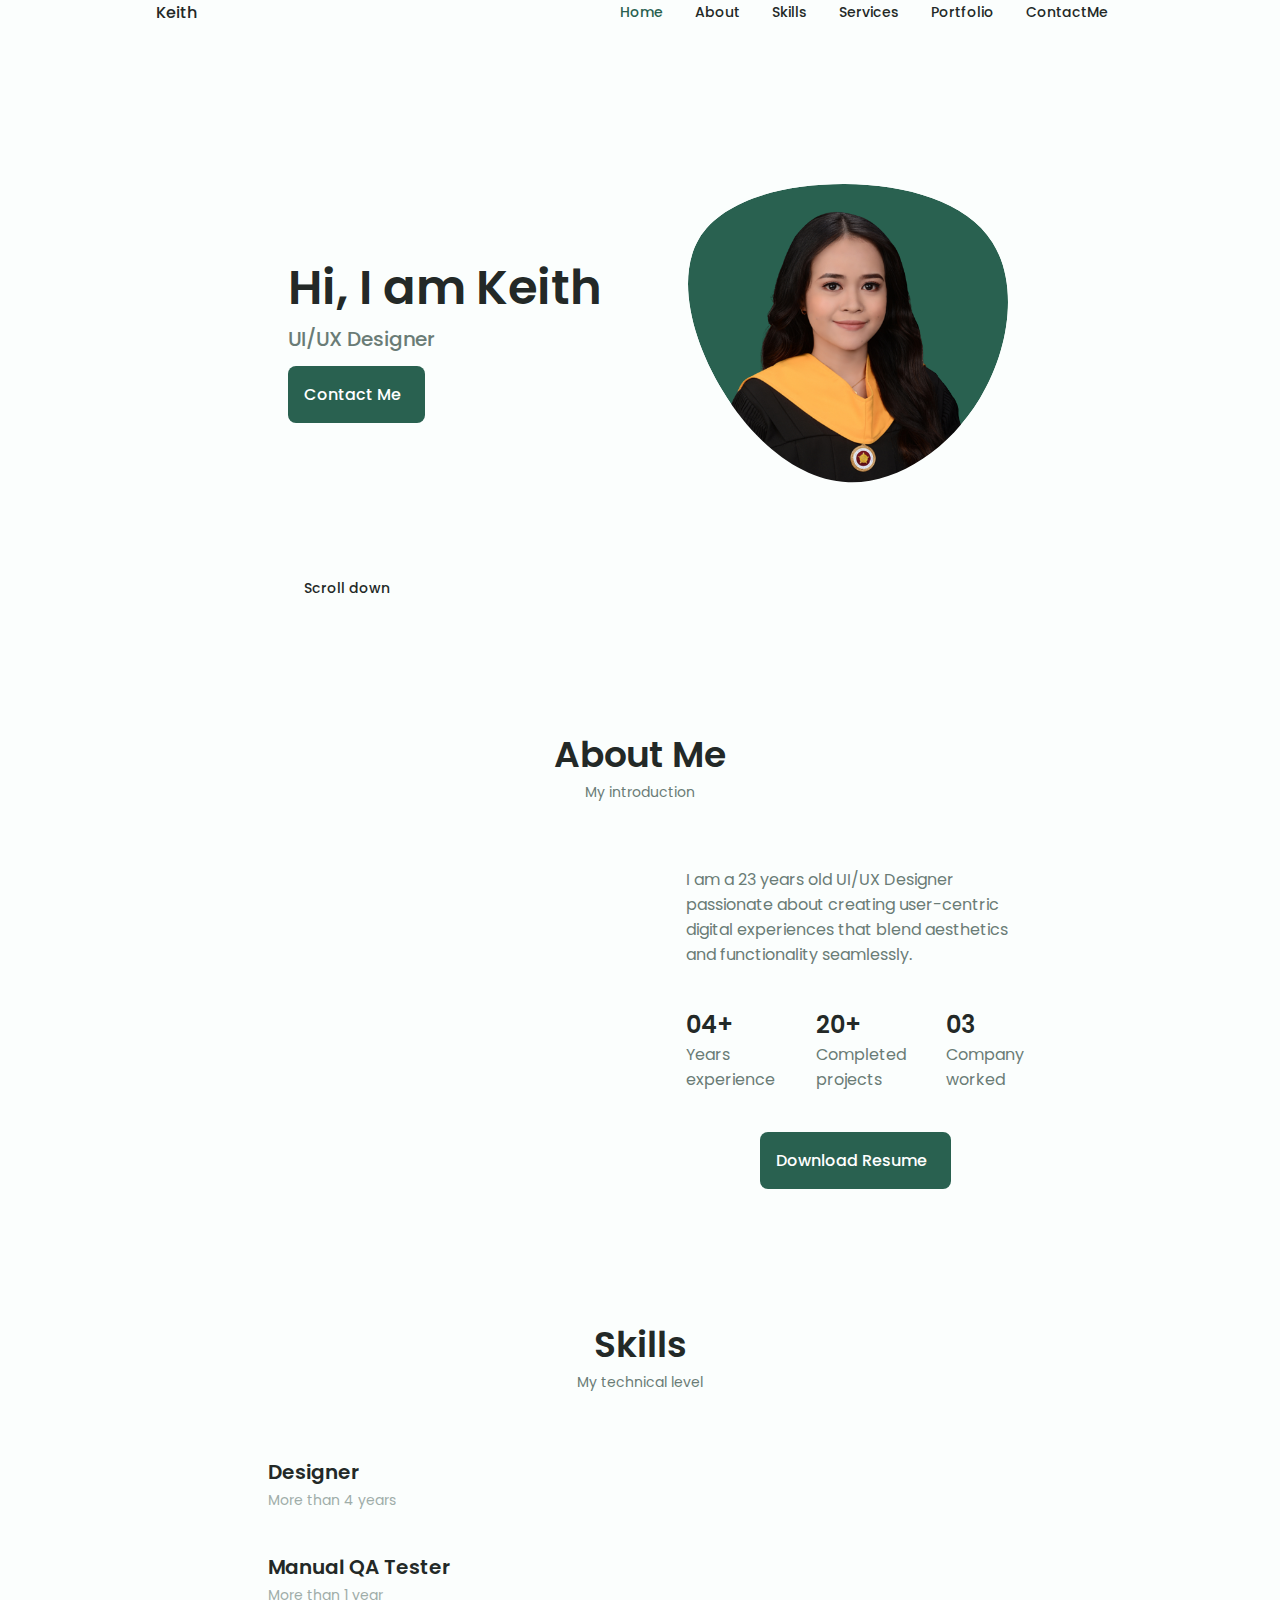
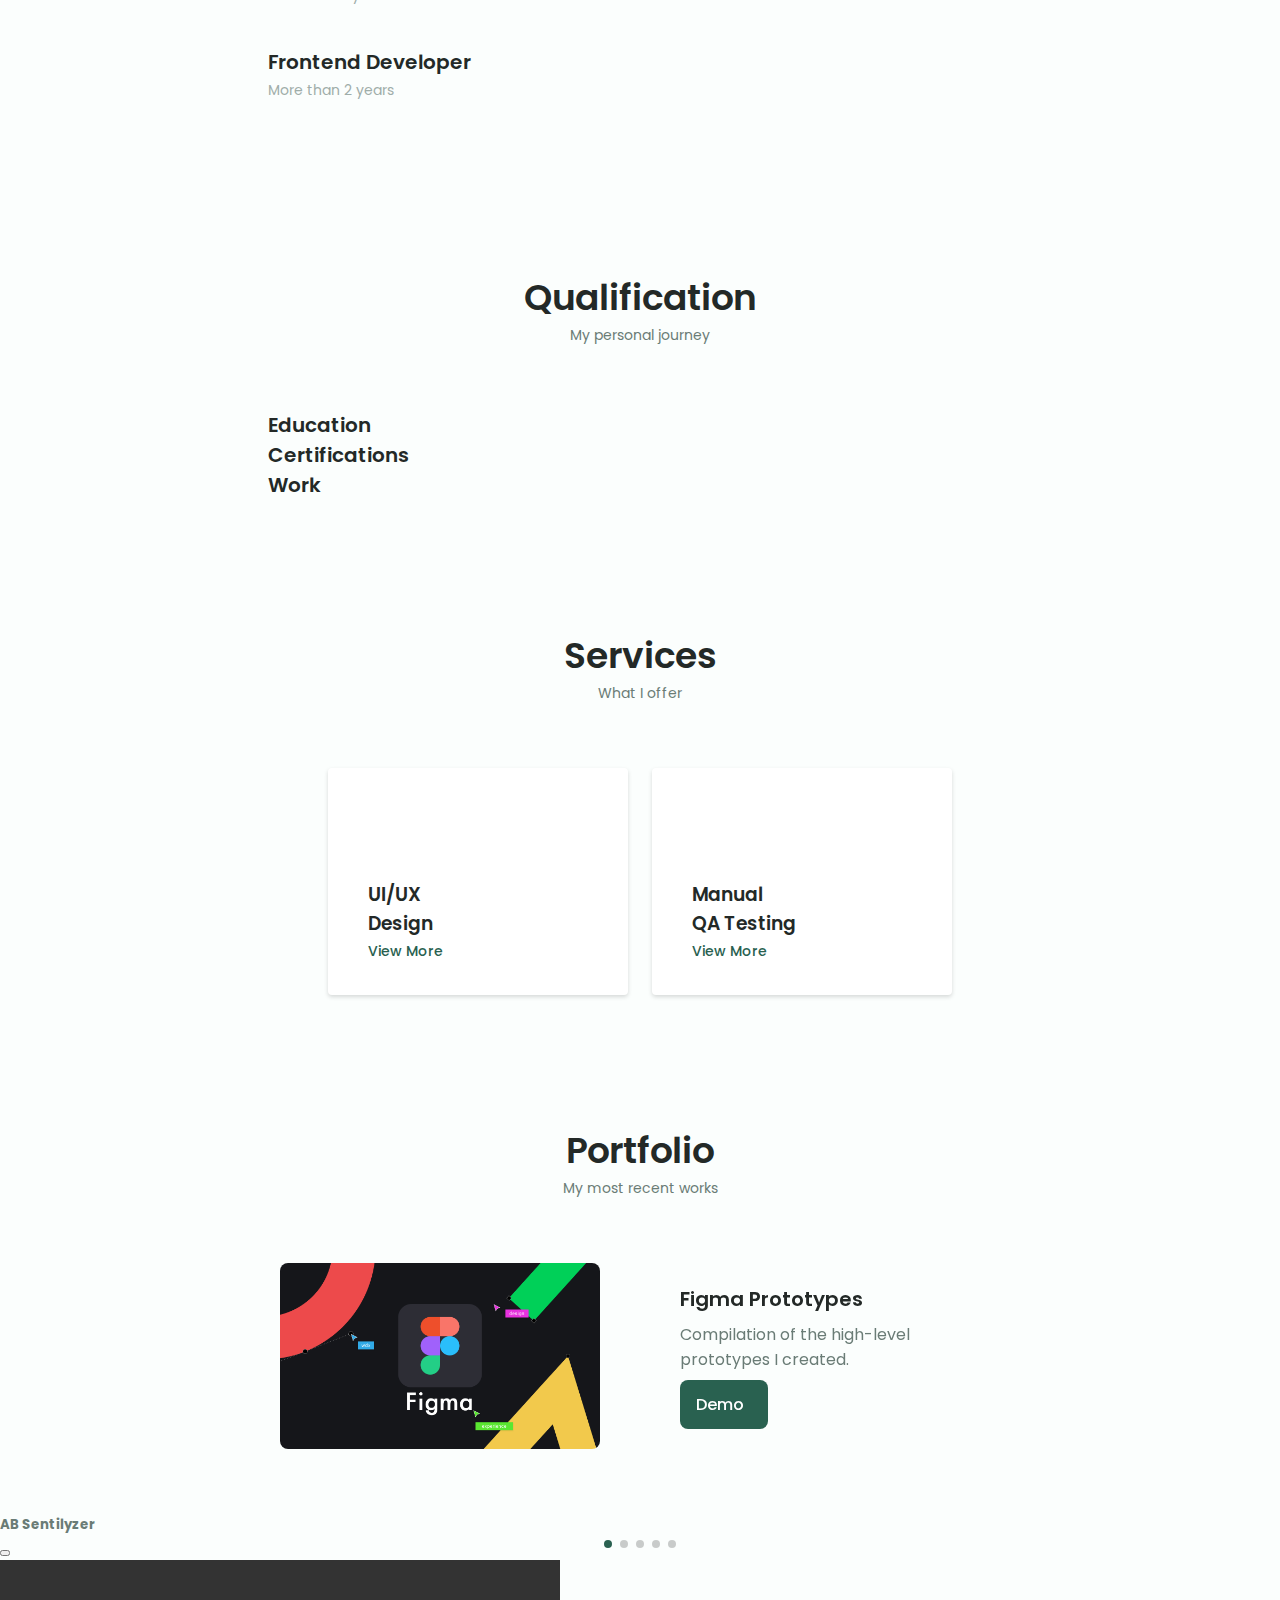
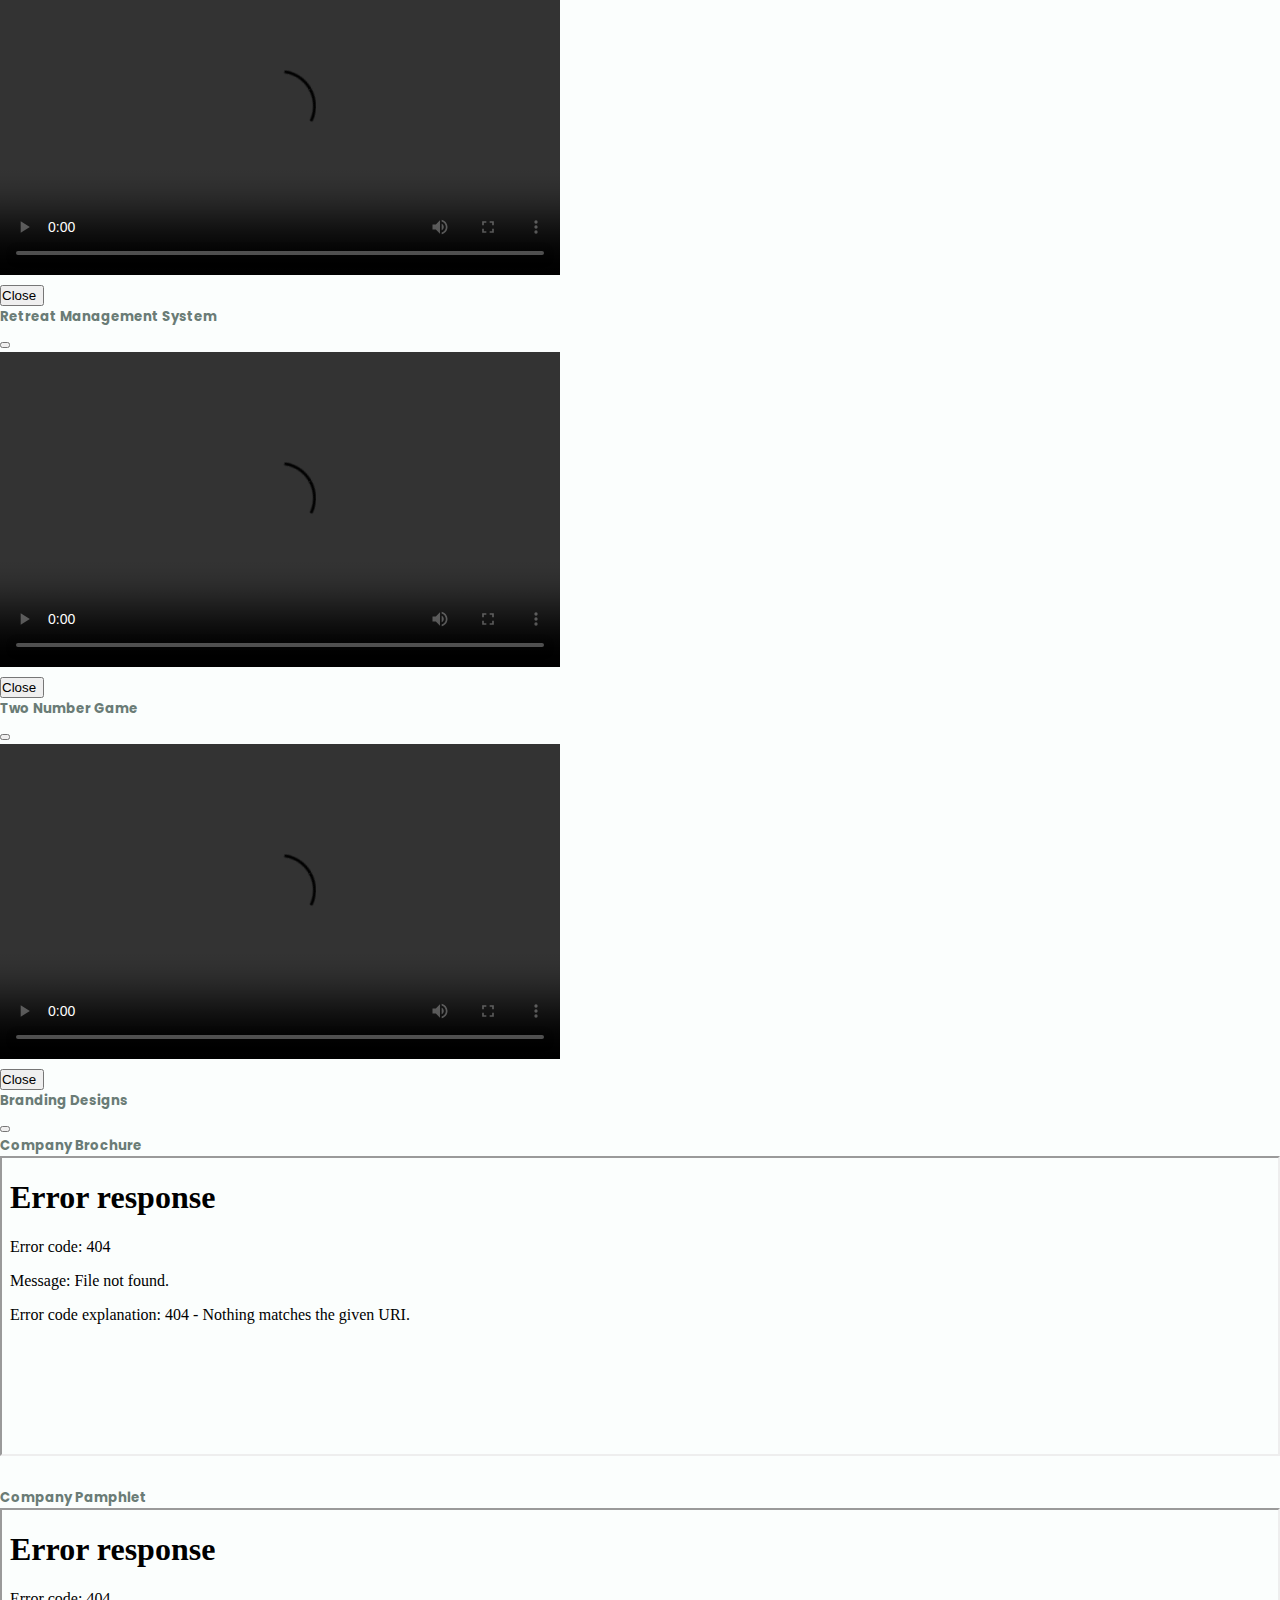
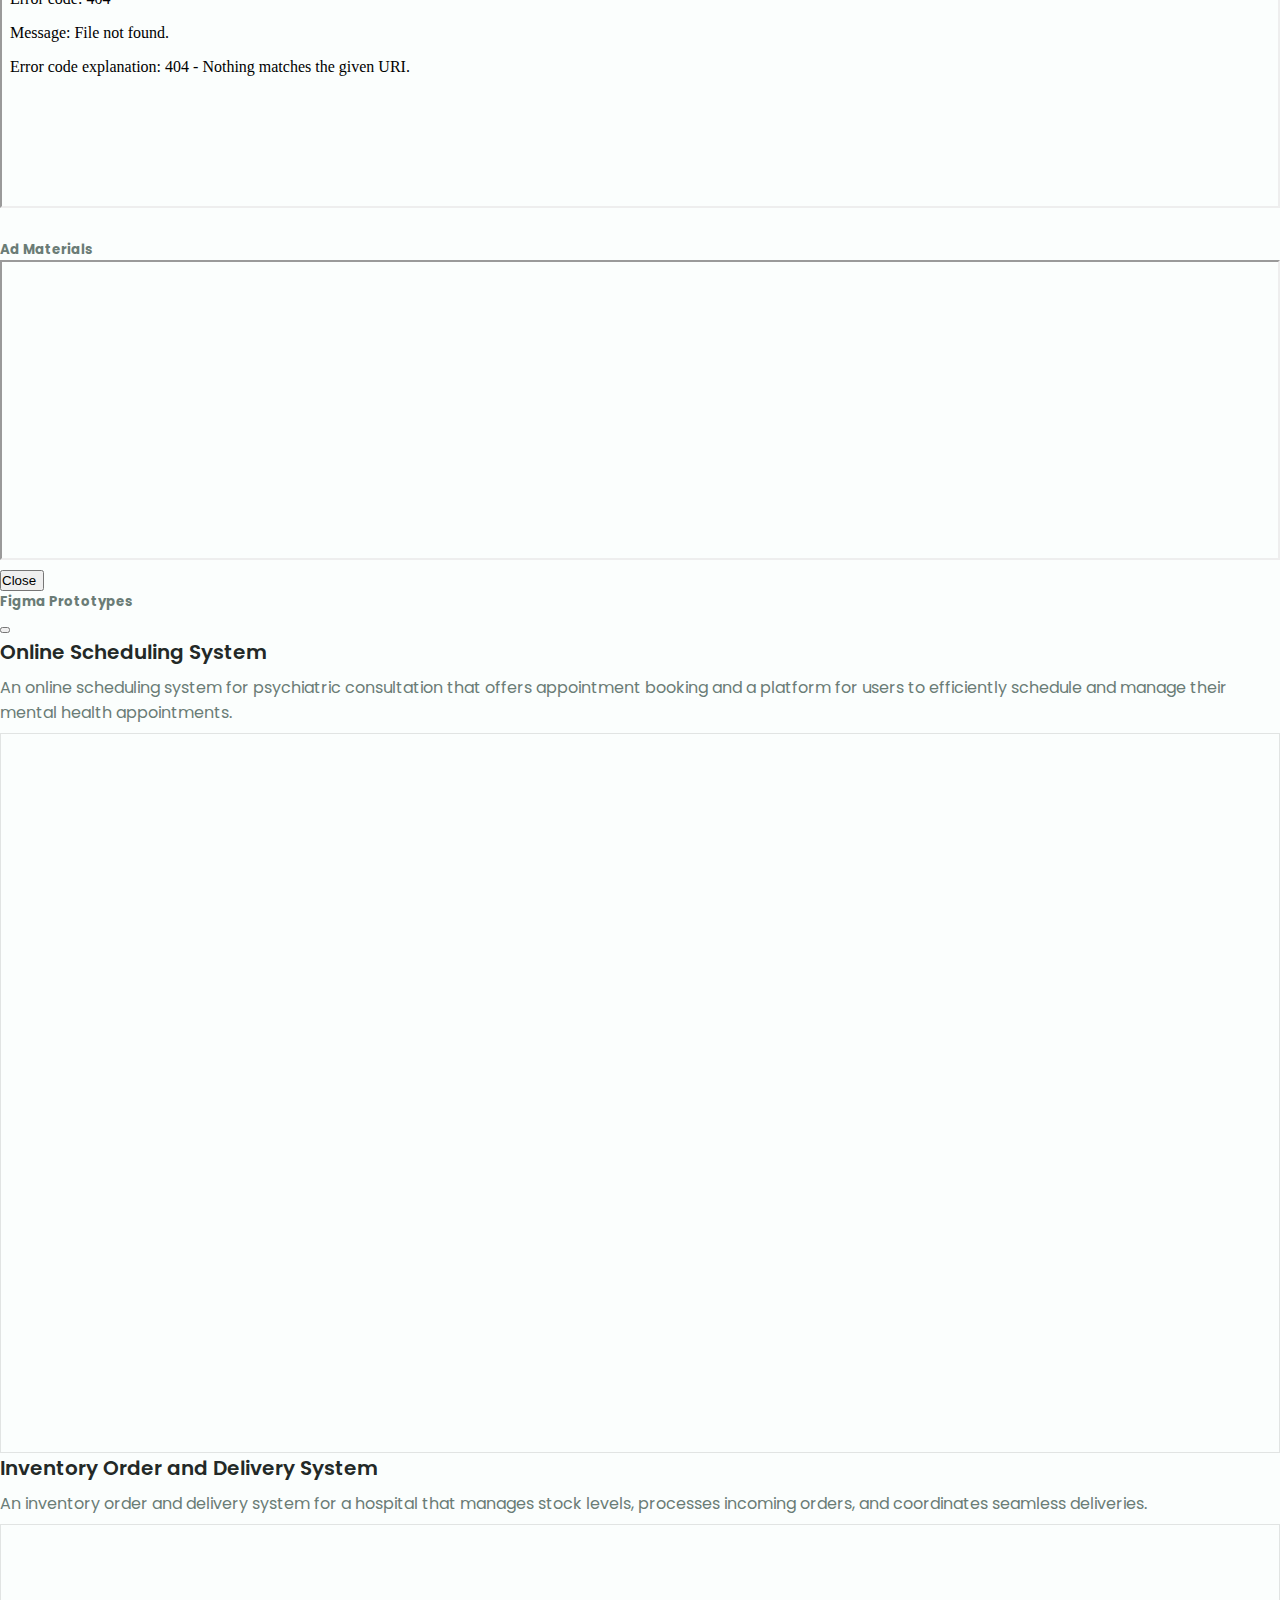
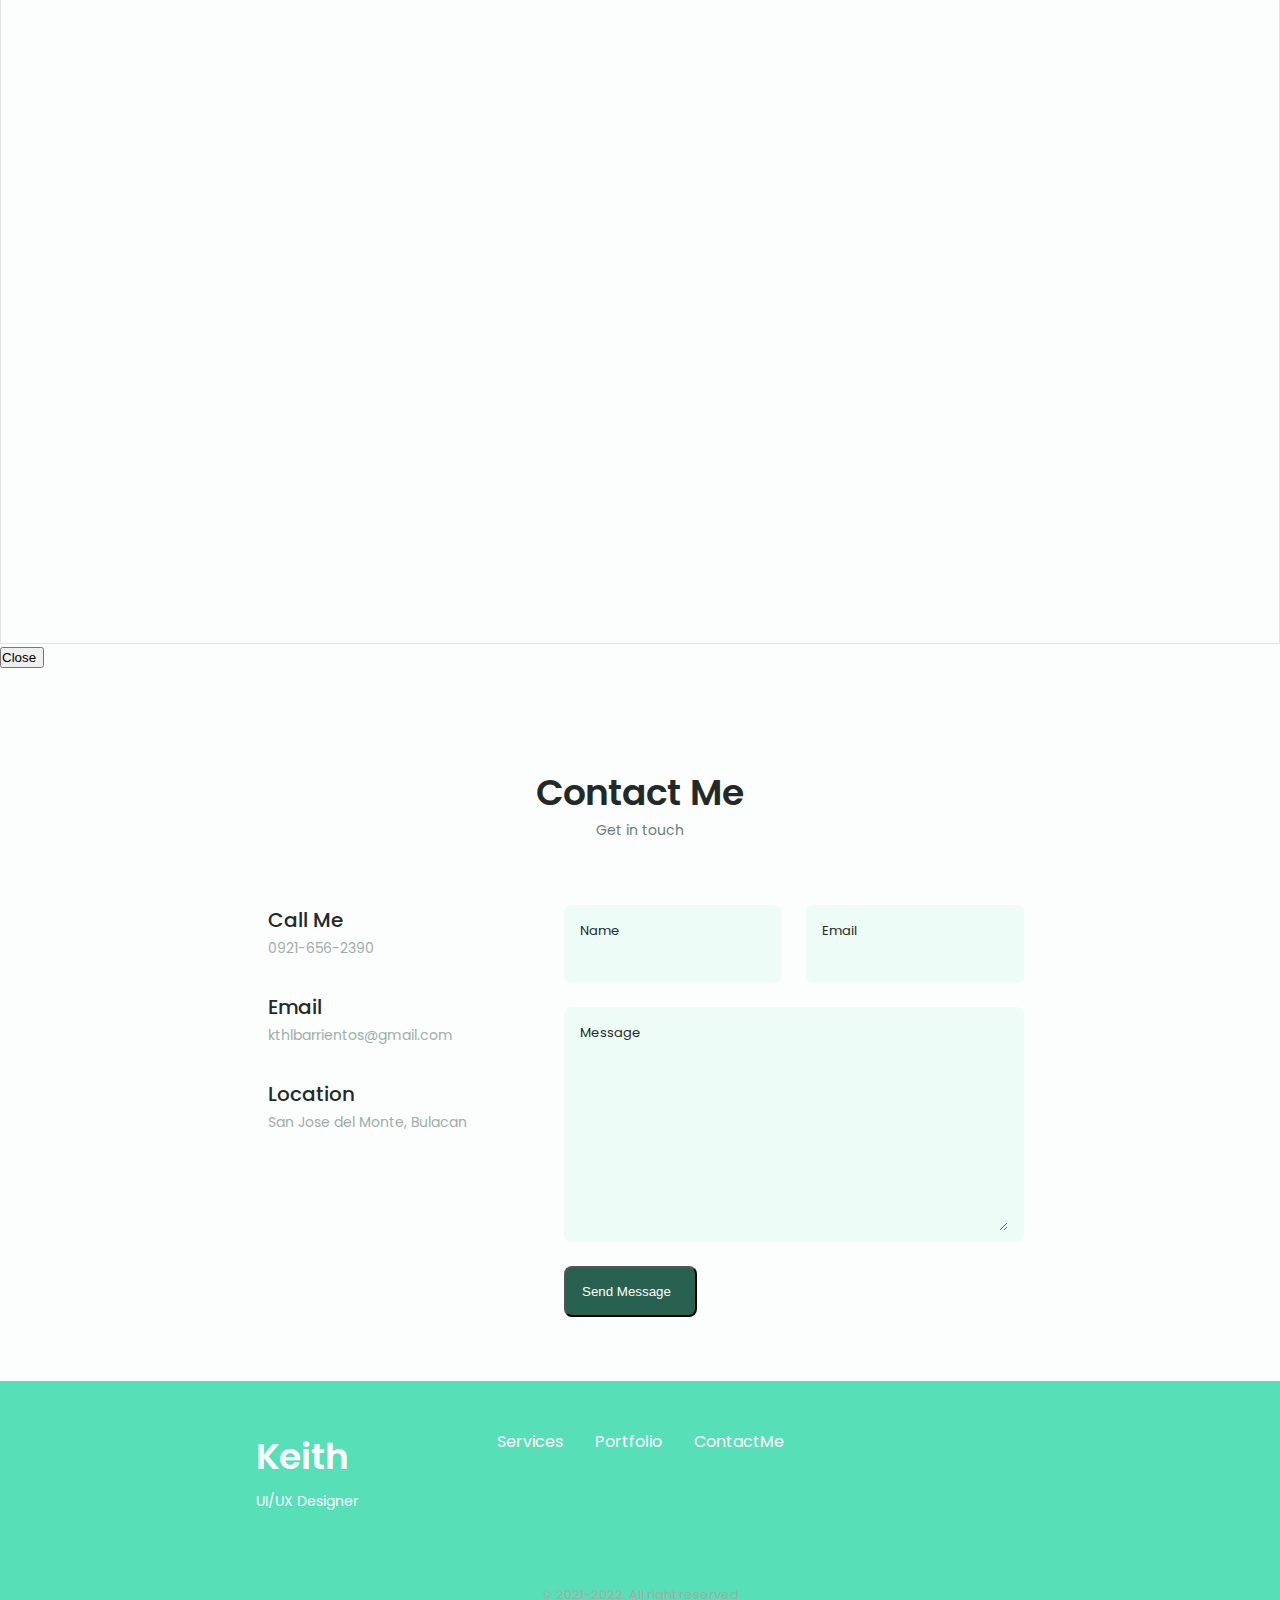
==== commit ee80aad4: "edited the email" ====
--- a/index.html
+++ b/index.html
@@ -1006,7 +1006,7 @@
                         </div>
                     </div>
 
-                    <form action="https://formsubmit.co/kthlbarrientos@email.com" method="POST" class="contact__form grid">
+                    <form action="https://formsubmit.co/kthlbarrientos@gmail.com" method="POST" class="contact__form grid">
                         <div class="contact__inputs grid">
                             <div class="contact__content">
                                 <label for="" class="contact__label">Name</label>
@@ -1023,7 +1023,7 @@
                         </div>
 
                         <div>
-                            <button type="submit" href="#" class="button button--flex">
+                            <button type="submit" href="#" class="button button--flex" target="_blank">
                                 Send Message
                                 <i class="uil uil-message button__icon"></i>
                             </button>
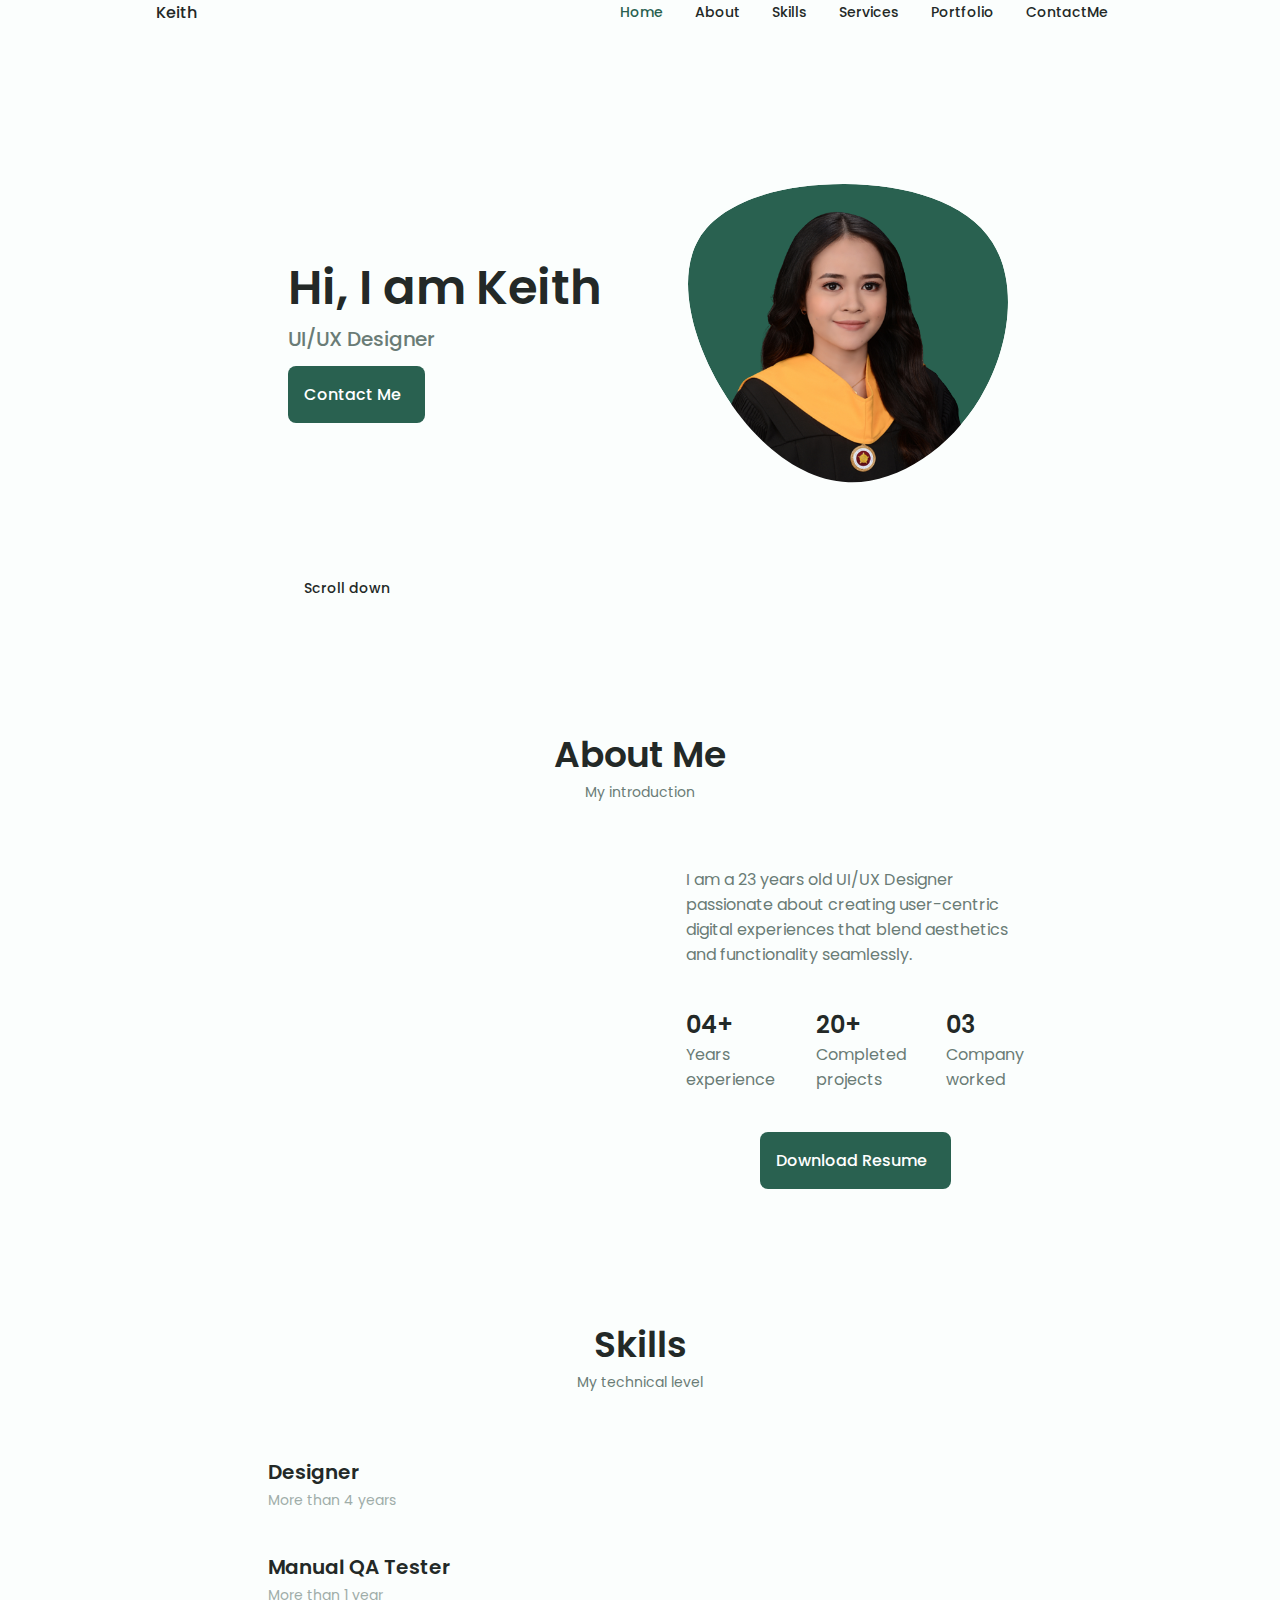
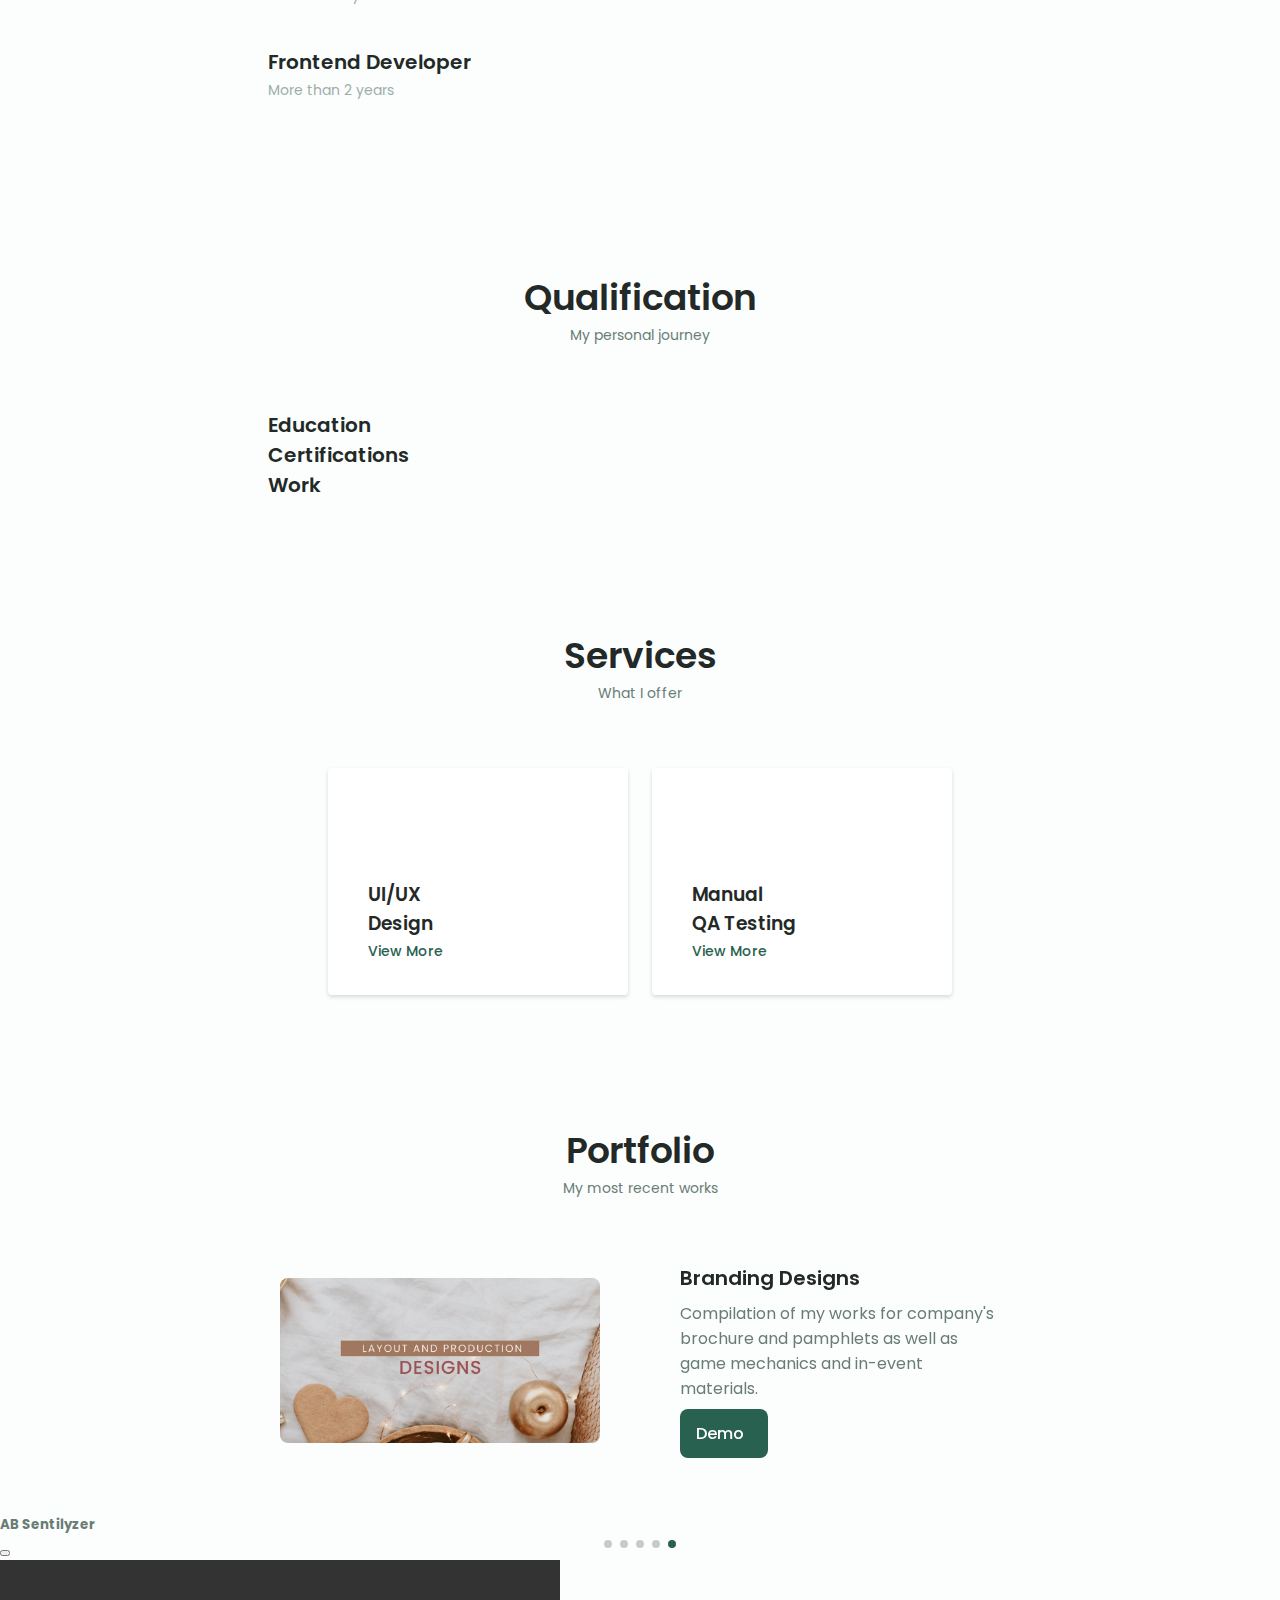
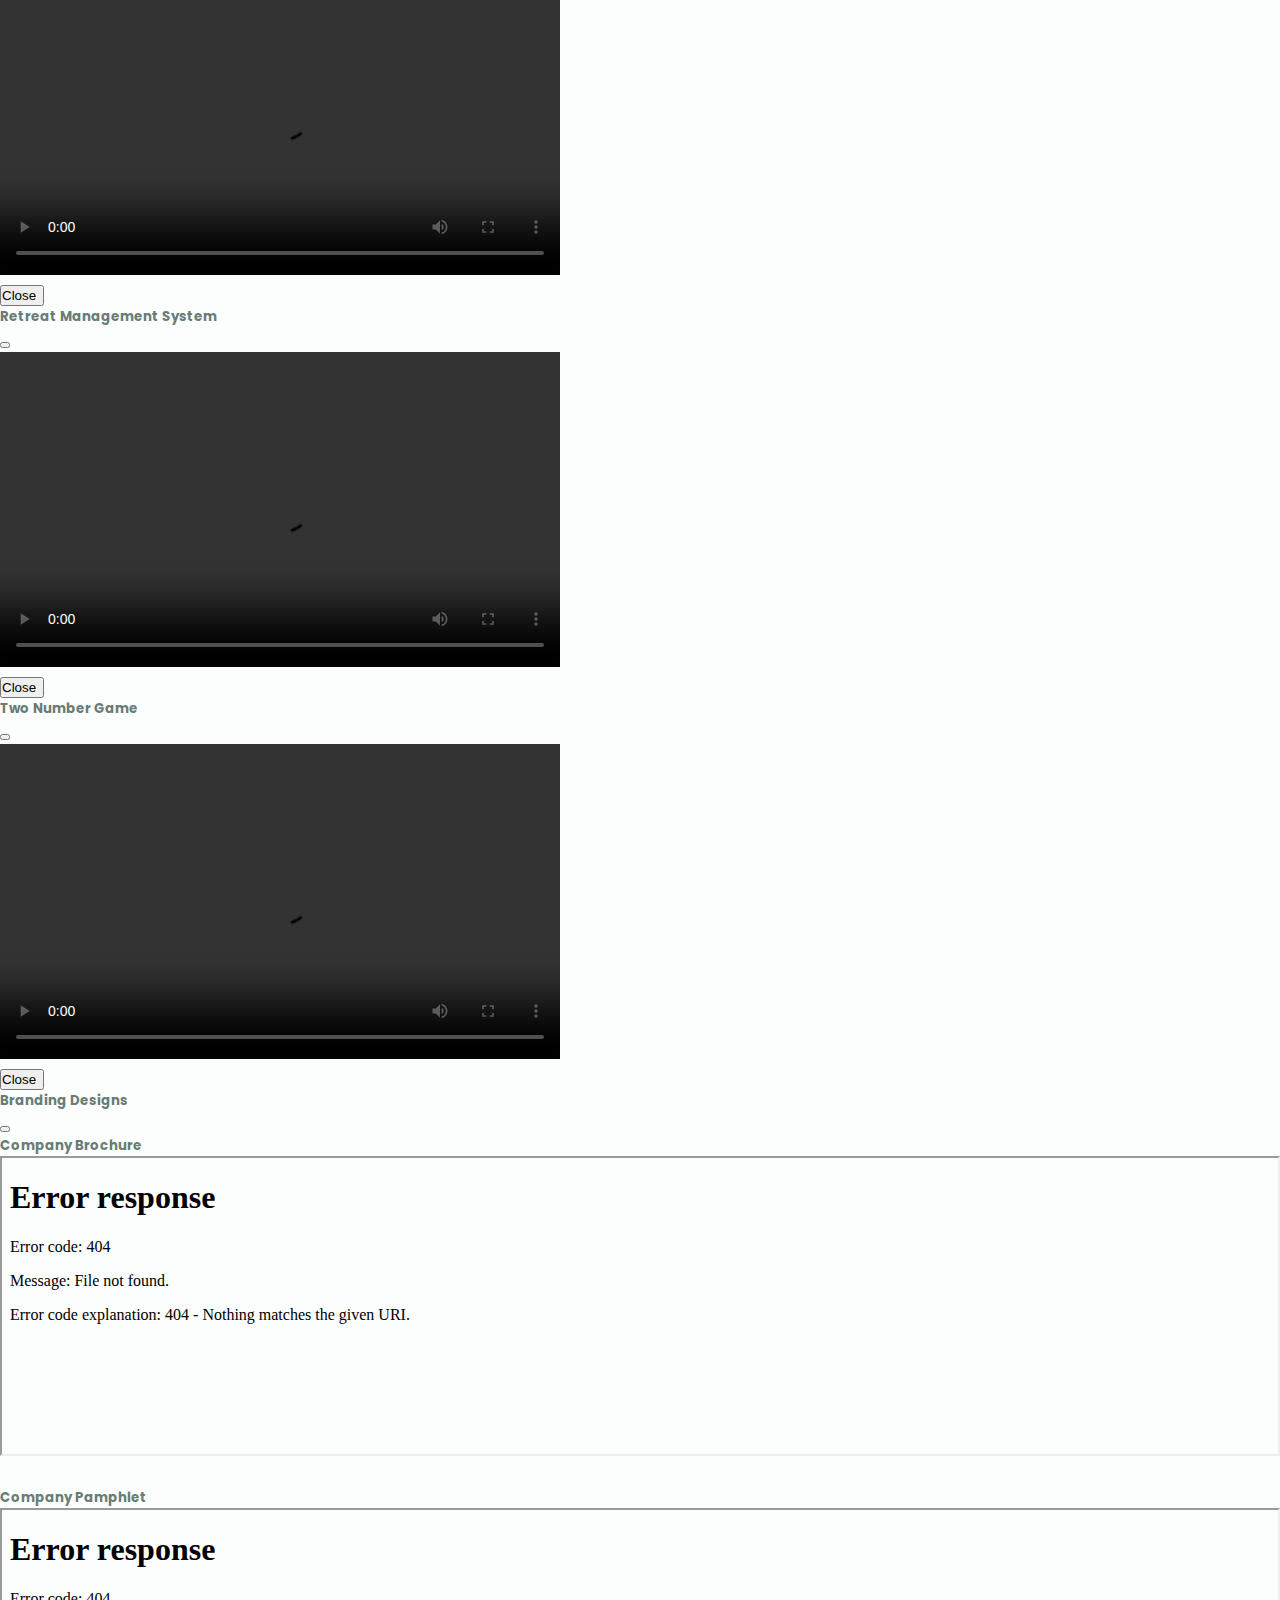
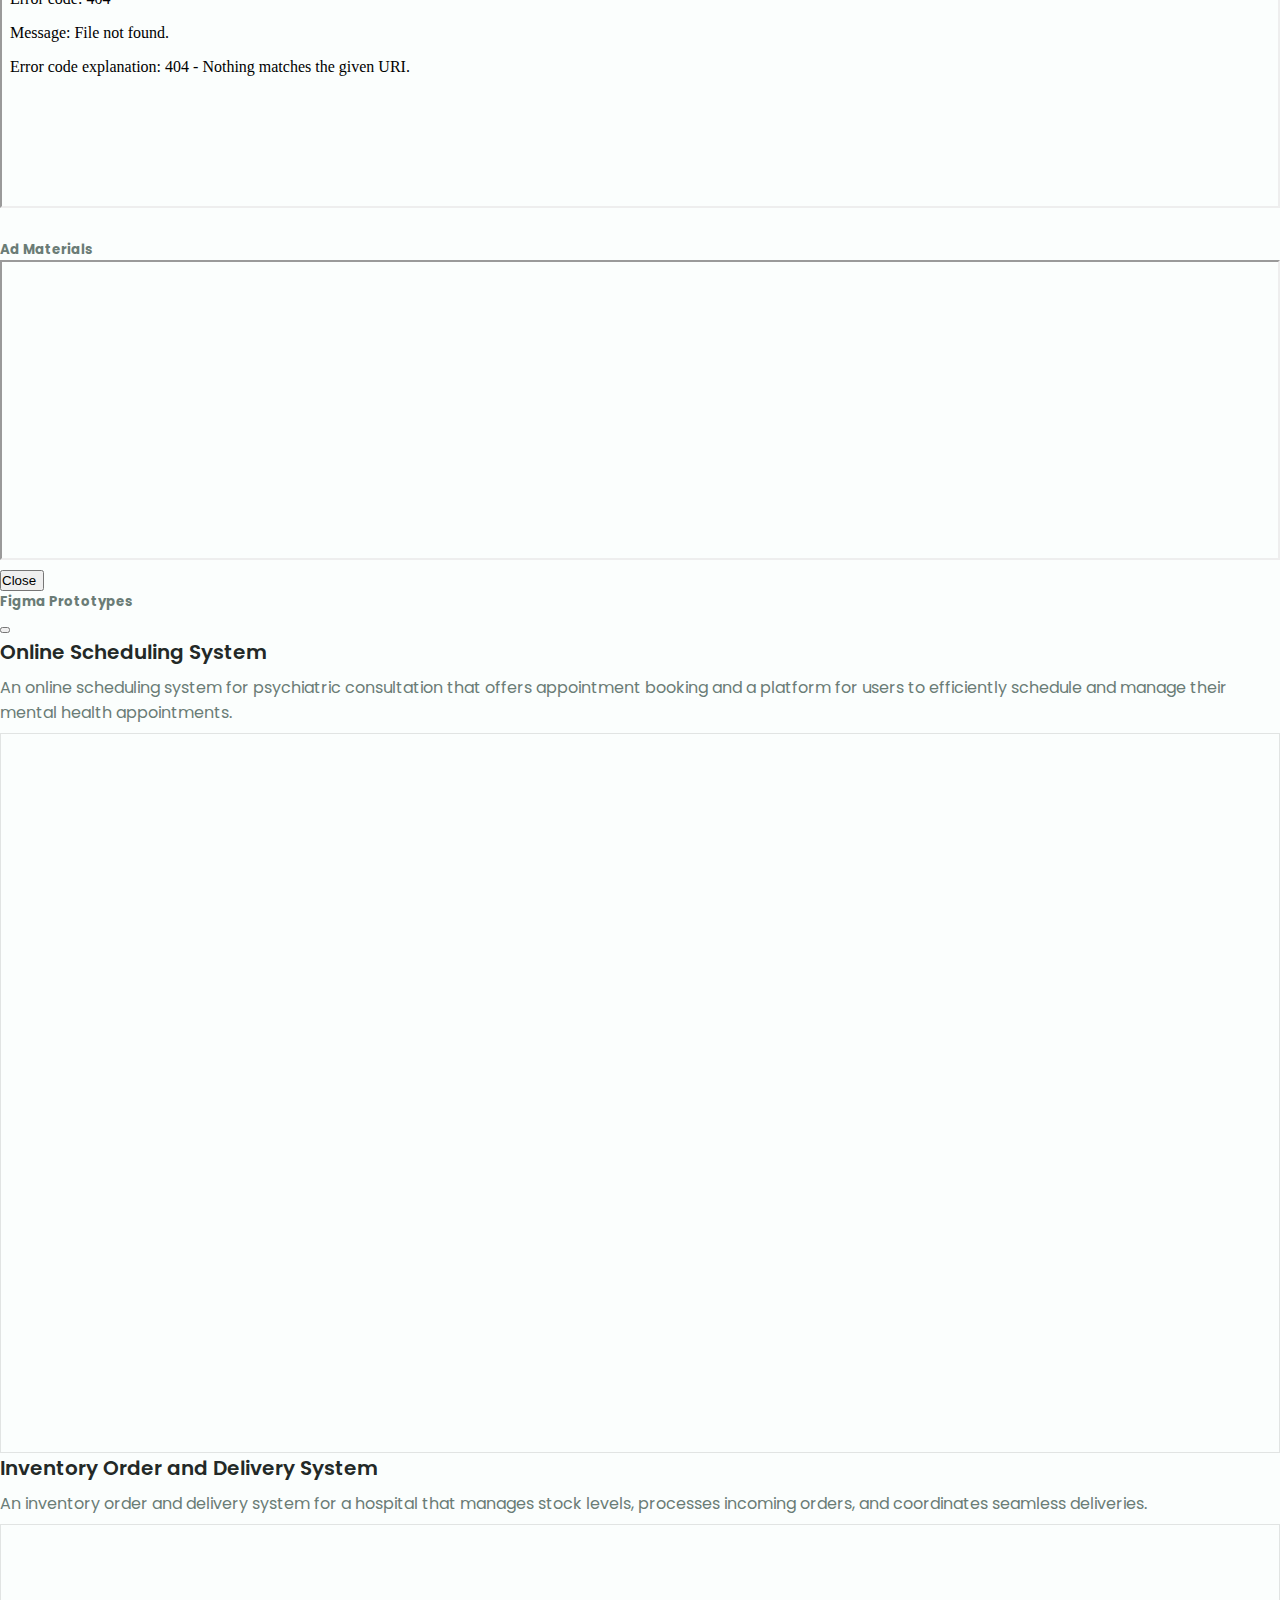
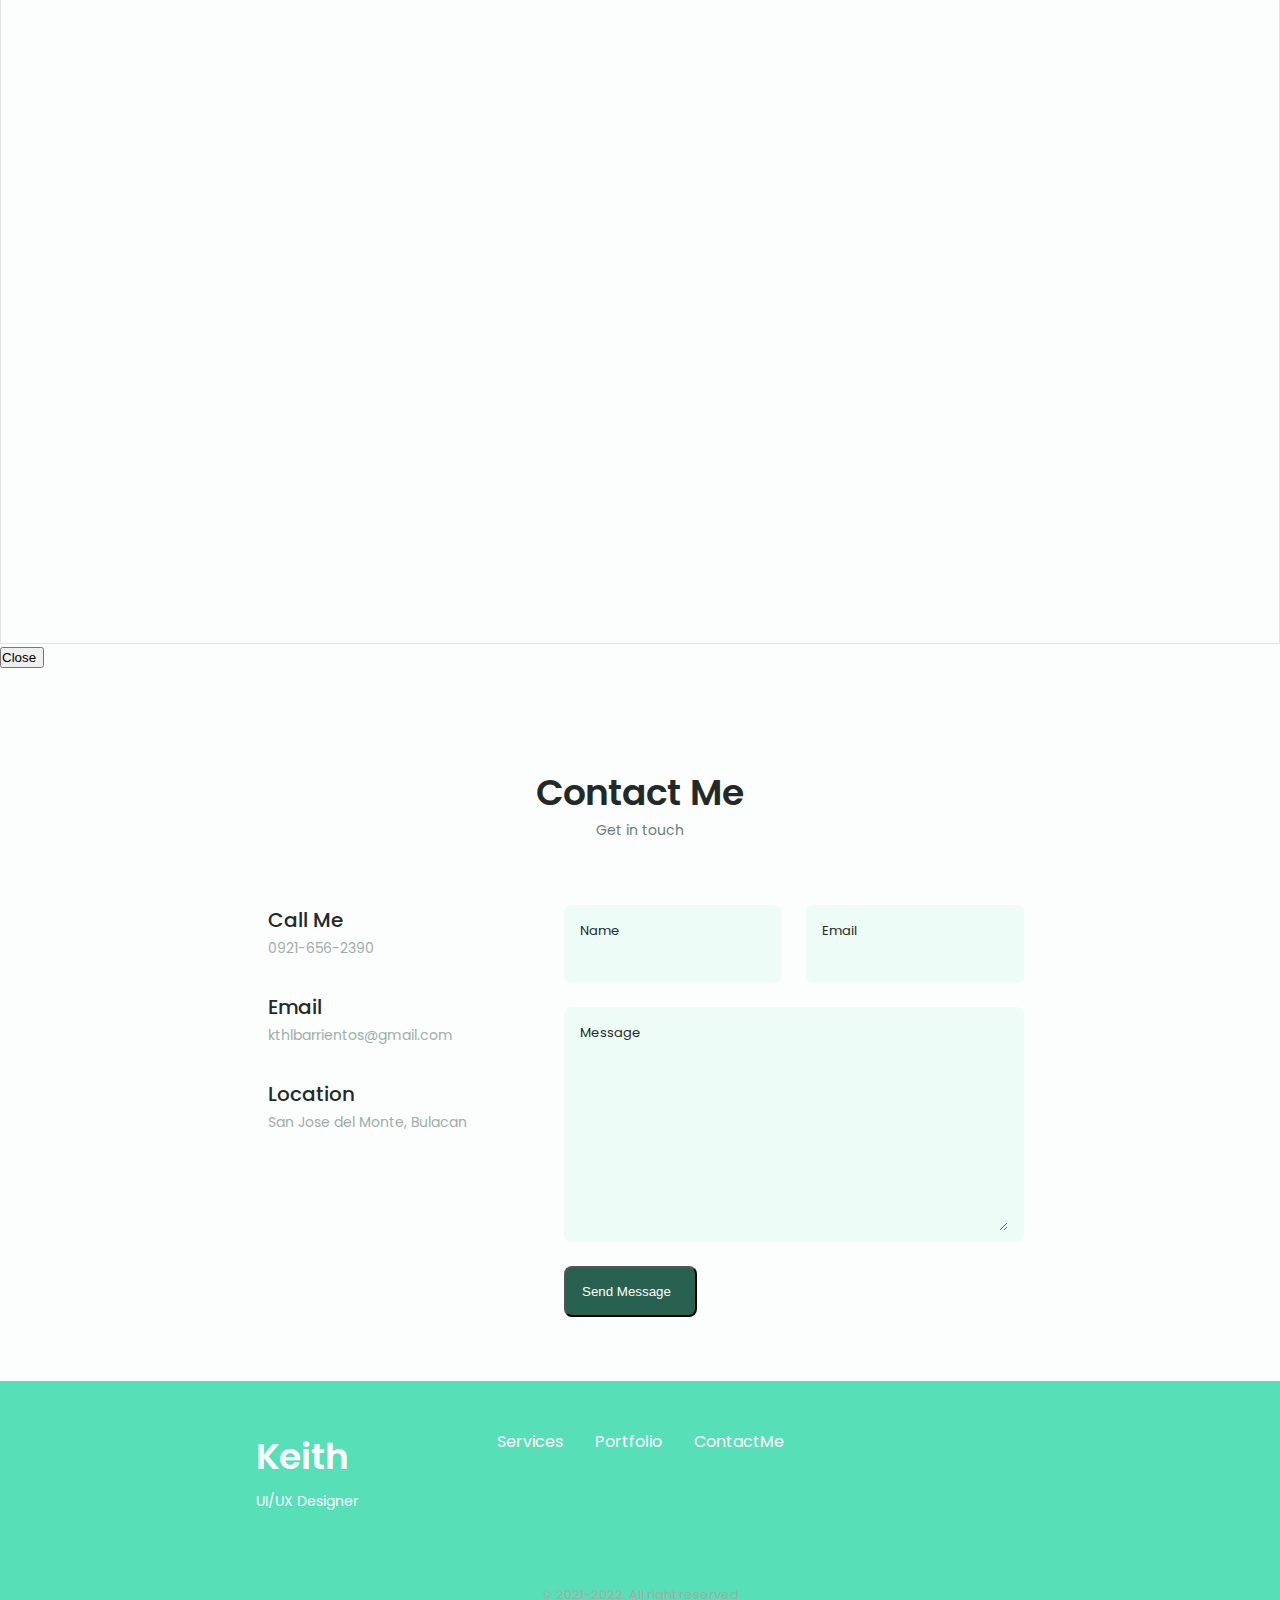
==== commit d24d2979: "edited the target blank" ====
--- a/index.html
+++ b/index.html
@@ -1006,7 +1006,7 @@
                         </div>
                     </div>
 
-                    <form action="https://formsubmit.co/kthlbarrientos@gmail.com" method="POST" class="contact__form grid">
+                    <form action="https://formsubmit.co/kthlbarrientos@gmail.com" method="POST" class="contact__form grid" target="_blank">
                         <div class="contact__inputs grid">
                             <div class="contact__content">
                                 <label for="" class="contact__label">Name</label>
@@ -1023,7 +1023,7 @@
                         </div>
 
                         <div>
-                            <button type="submit" href="#" class="button button--flex" target="_blank">
+                            <button type="submit" href="#" class="button button--flex">
                                 Send Message
                                 <i class="uil uil-message button__icon"></i>
                             </button>
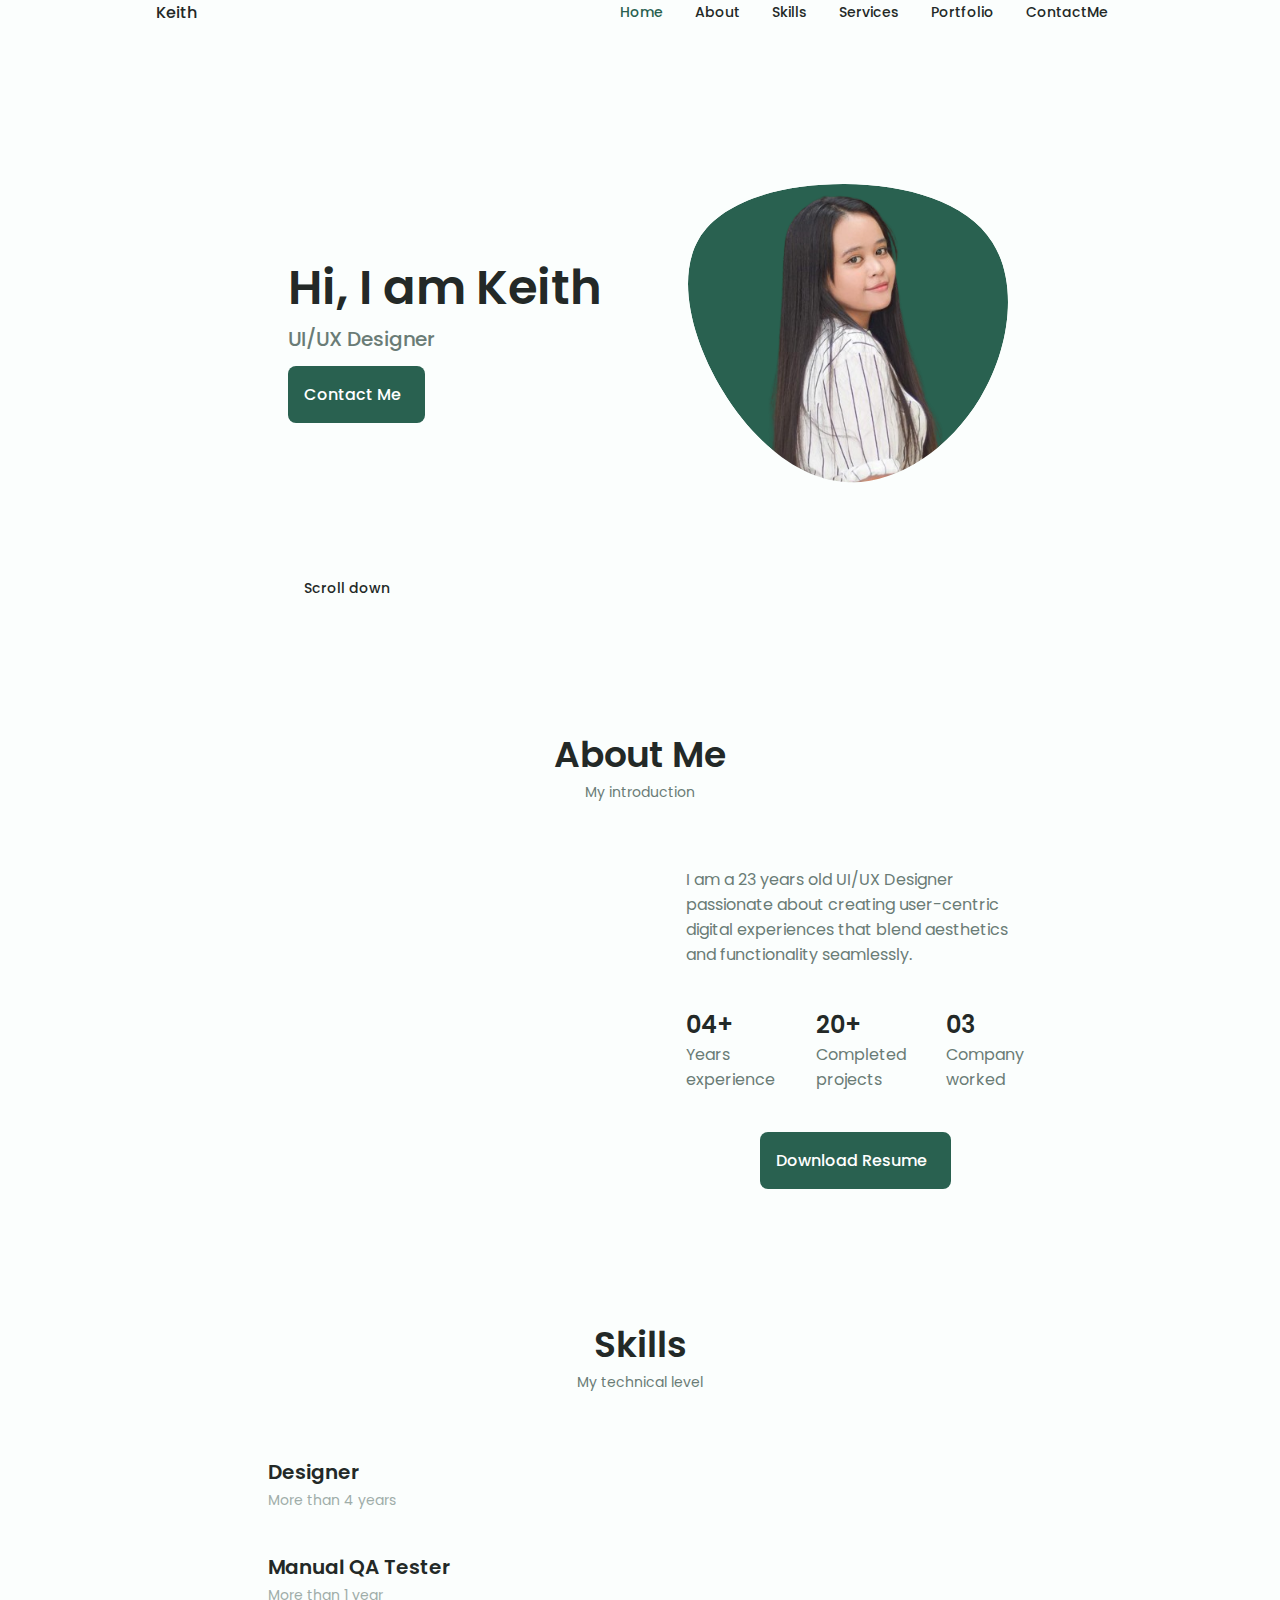
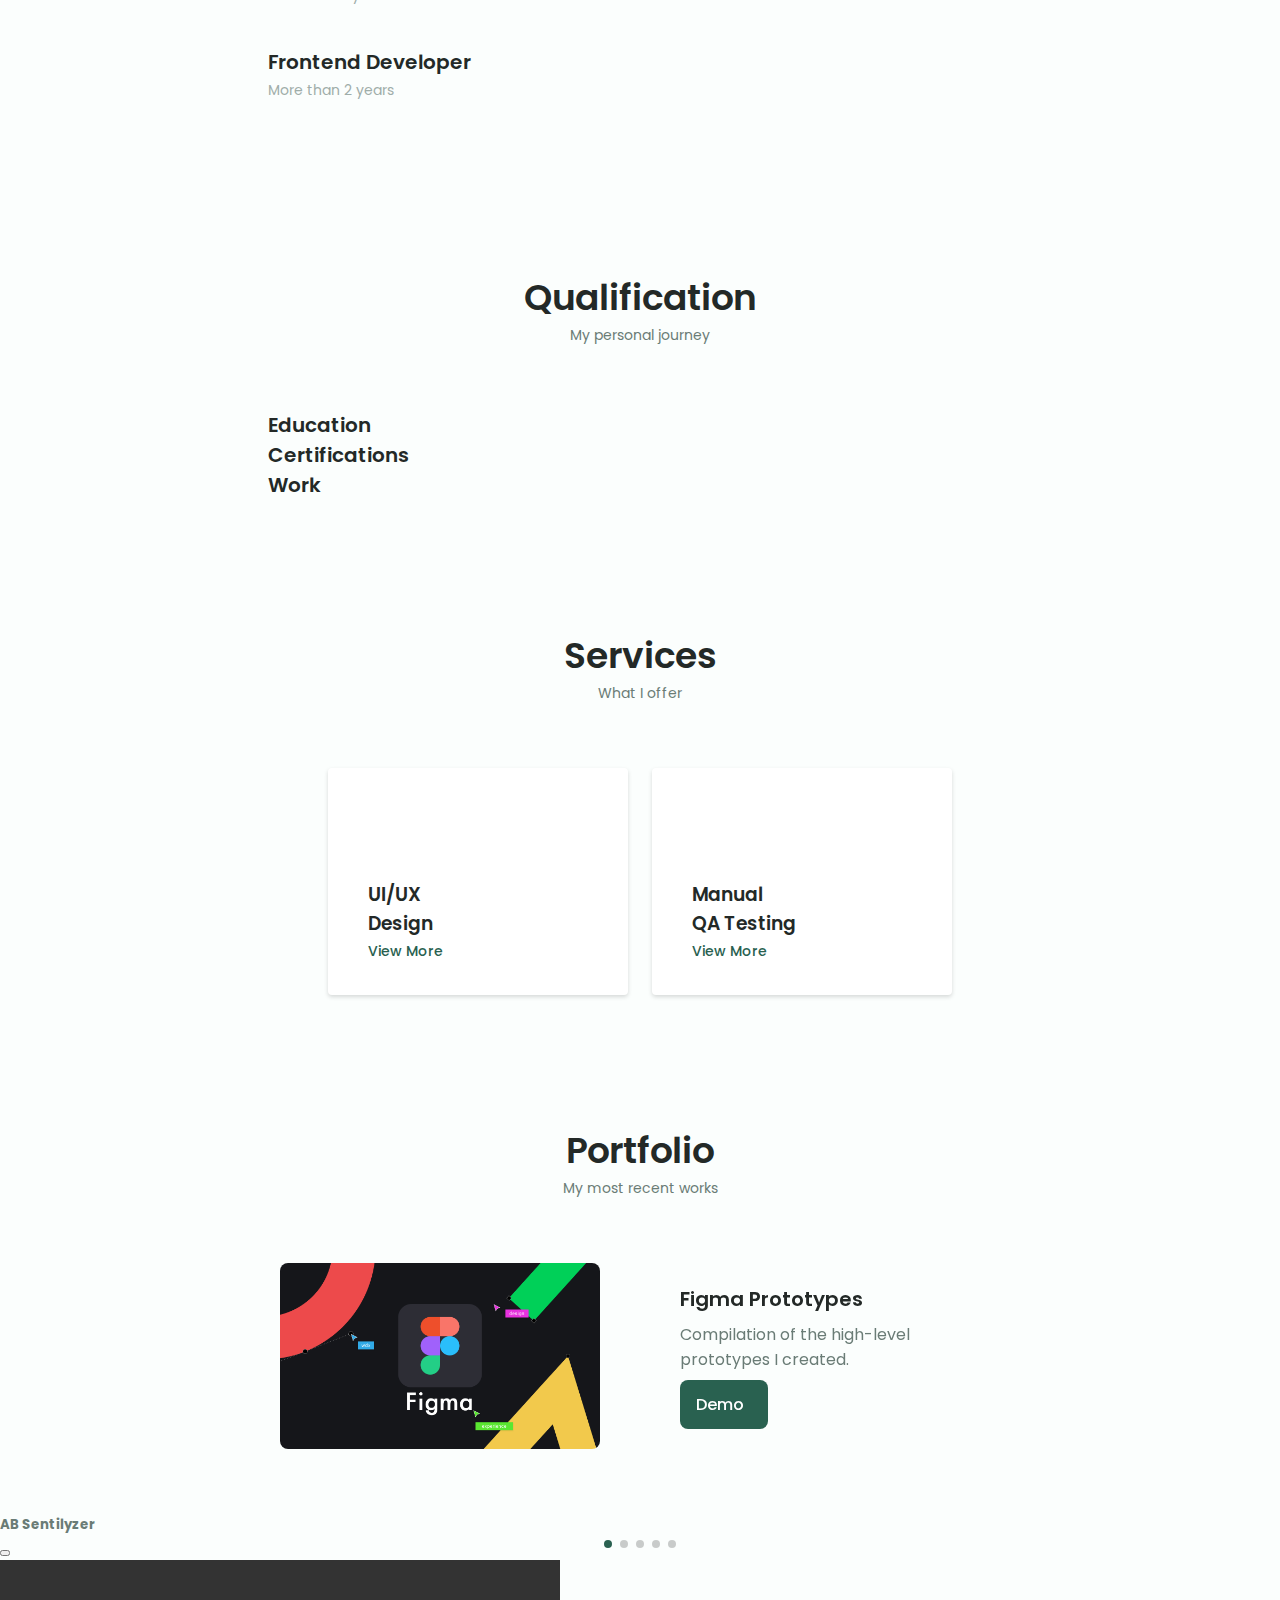
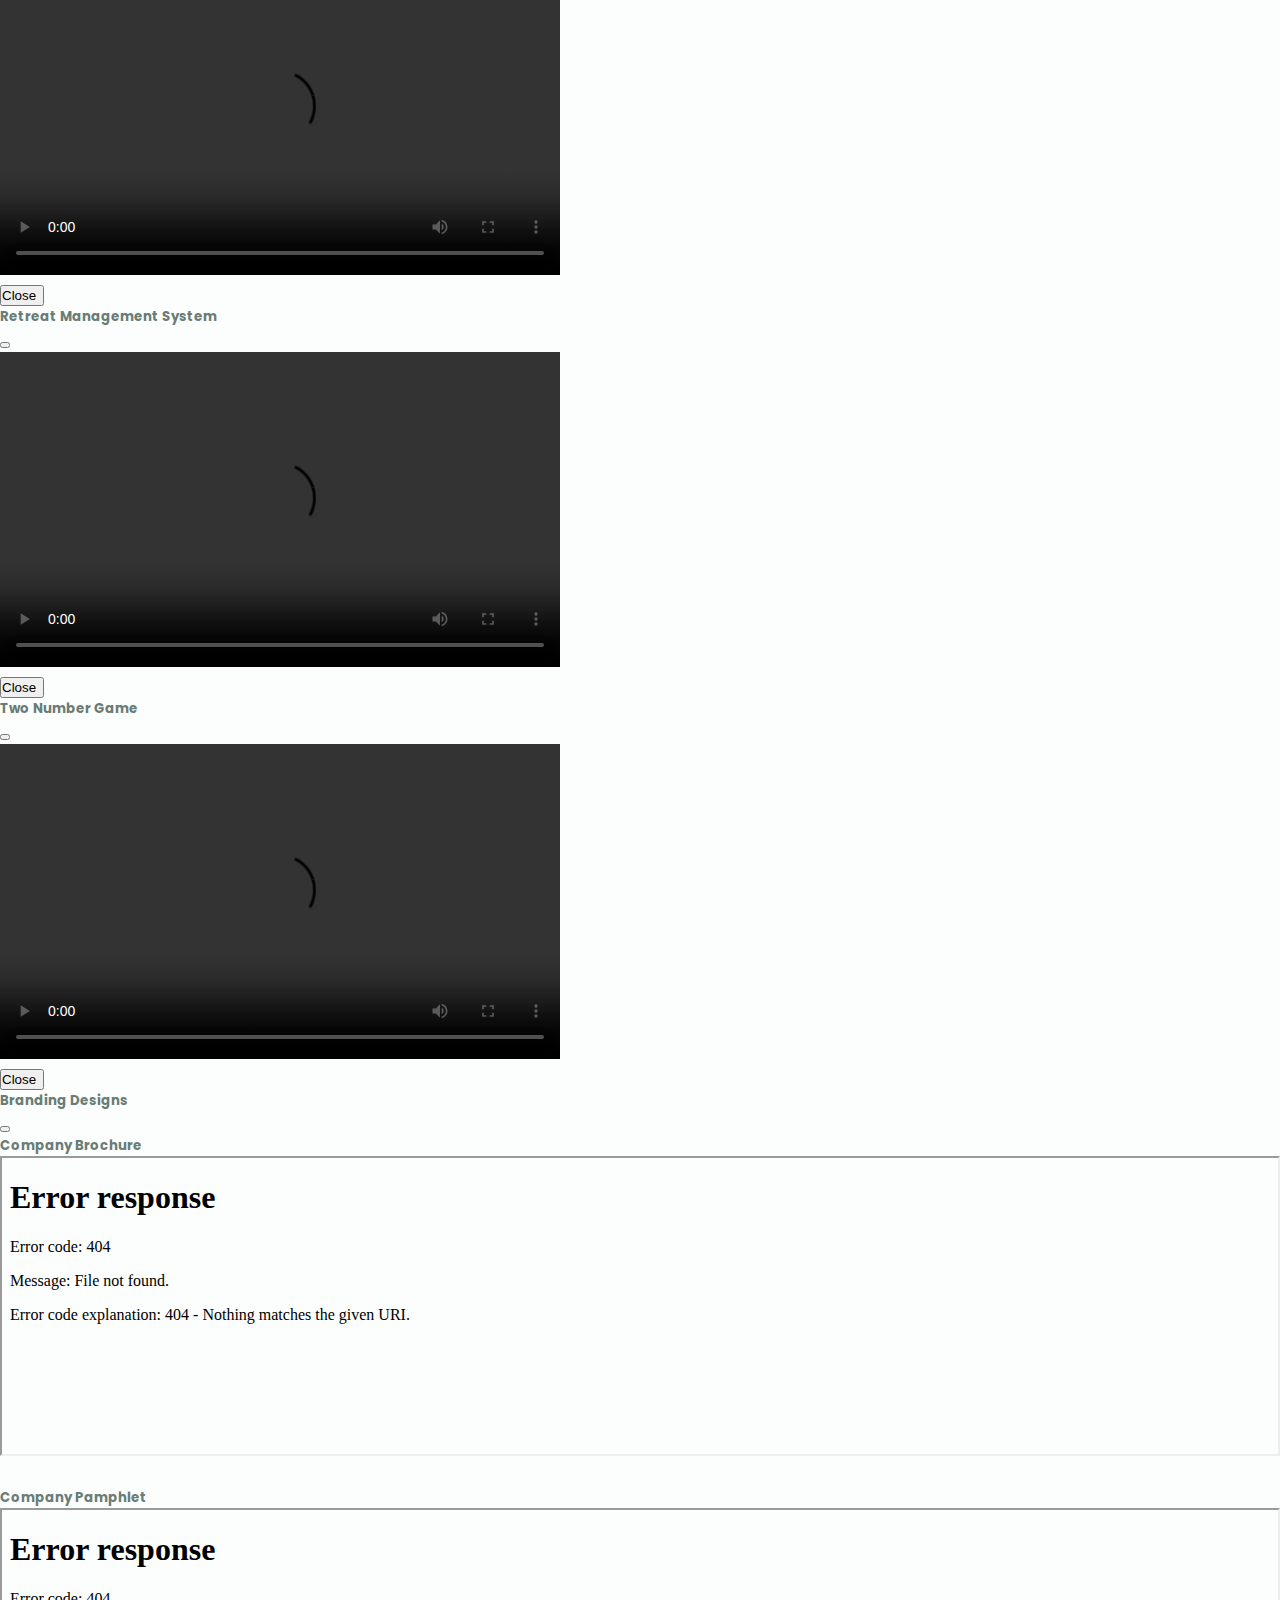
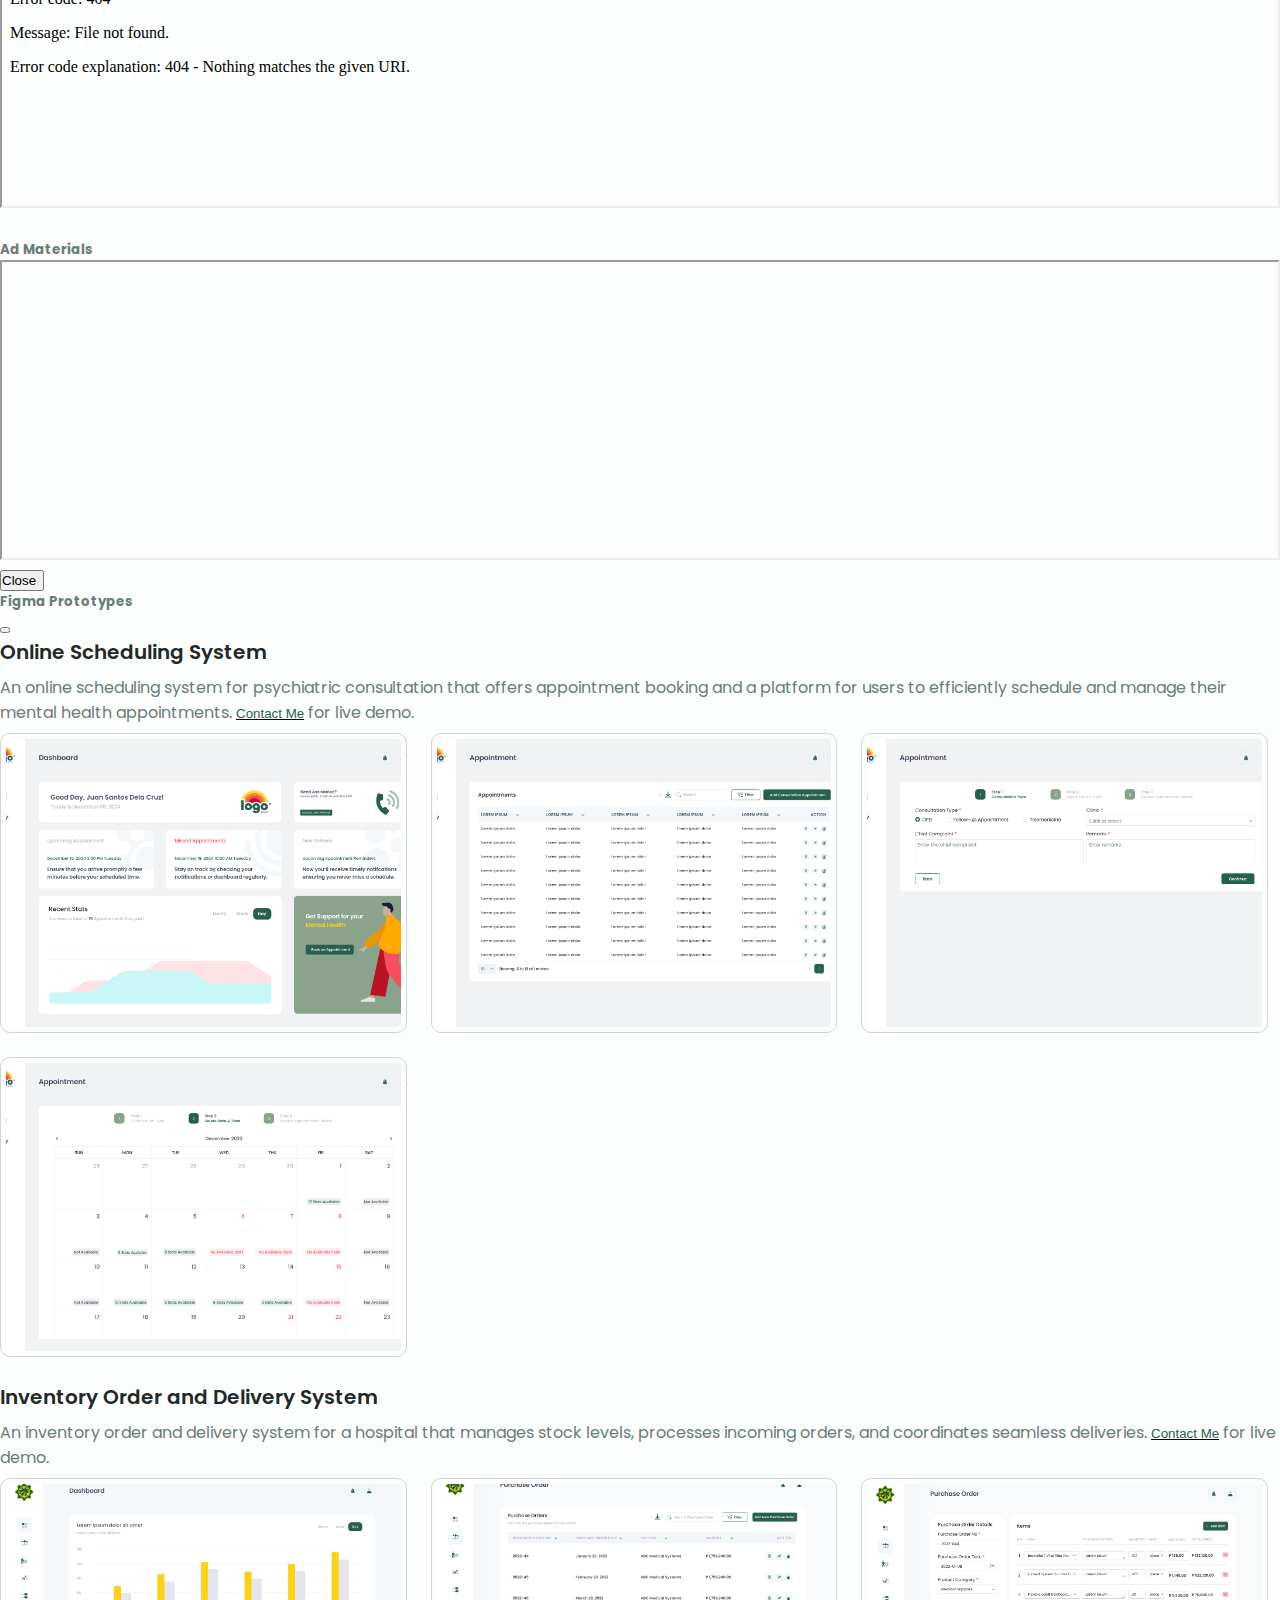
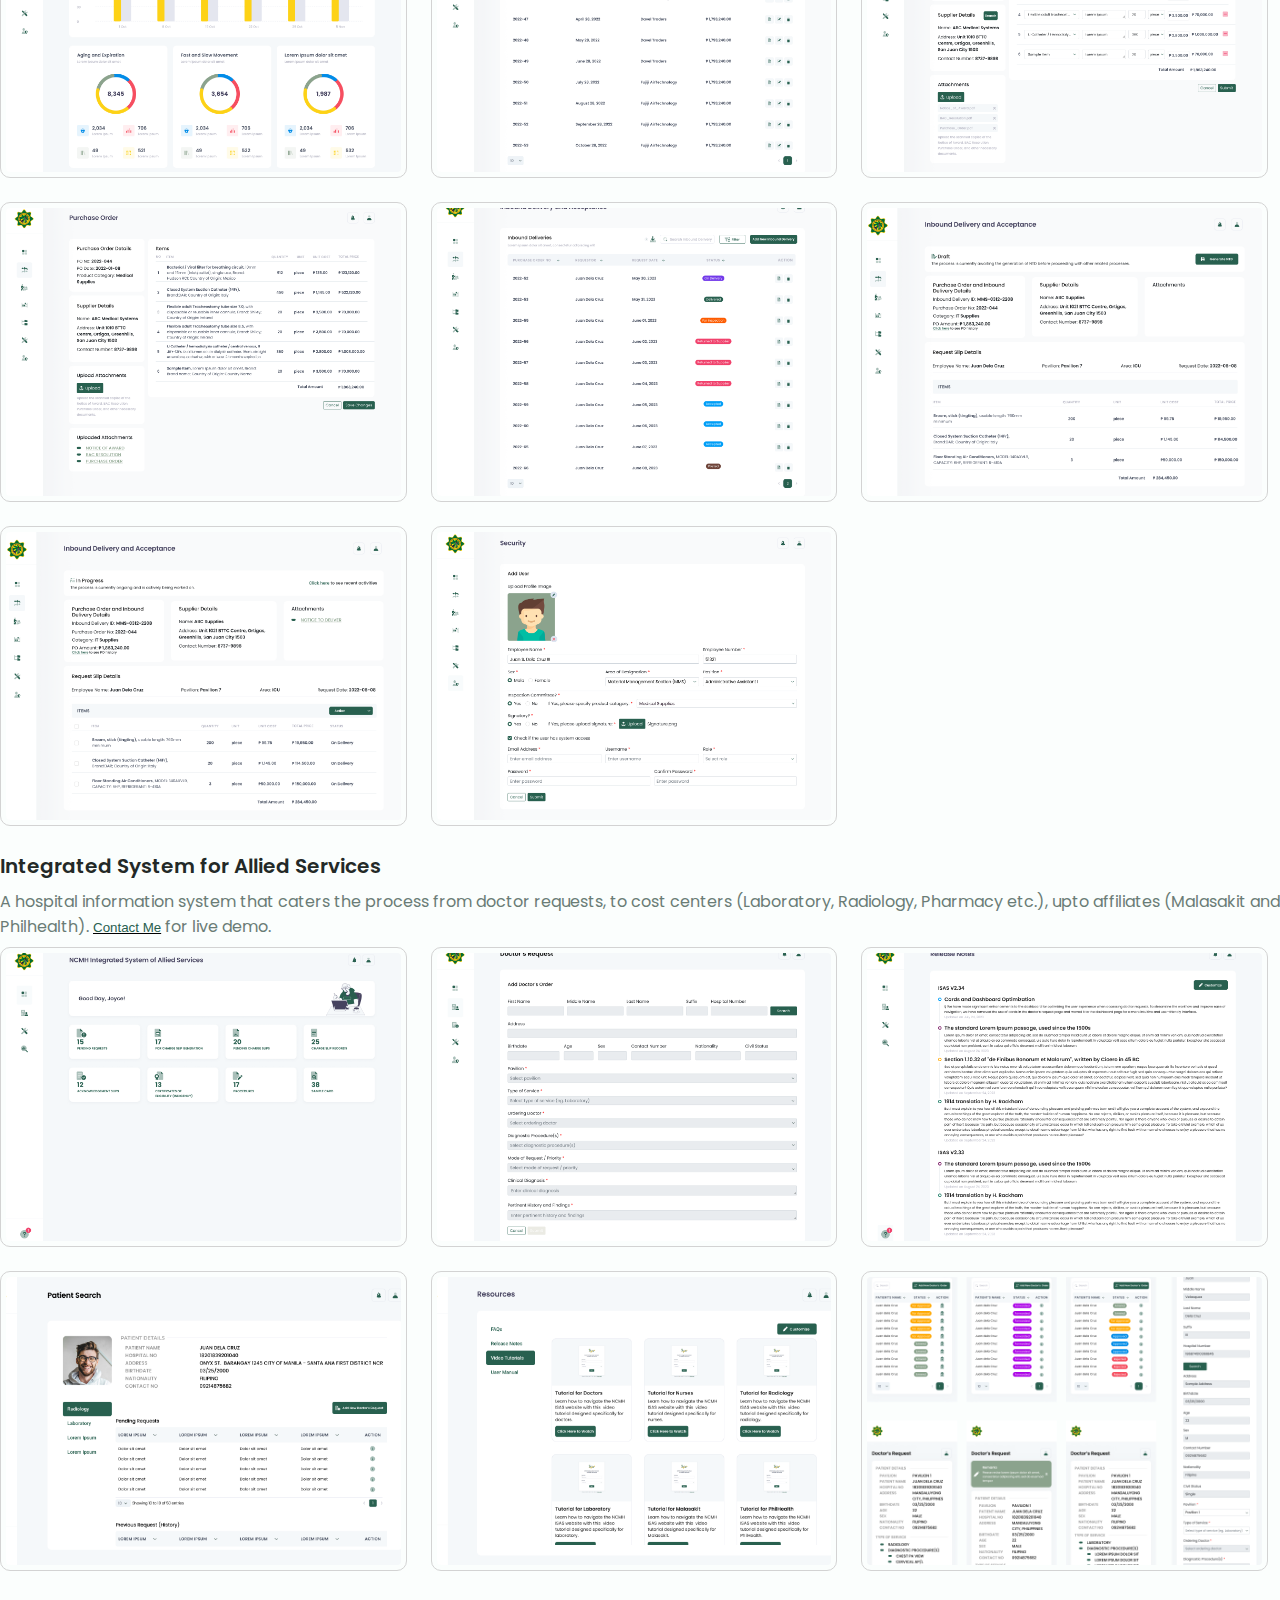
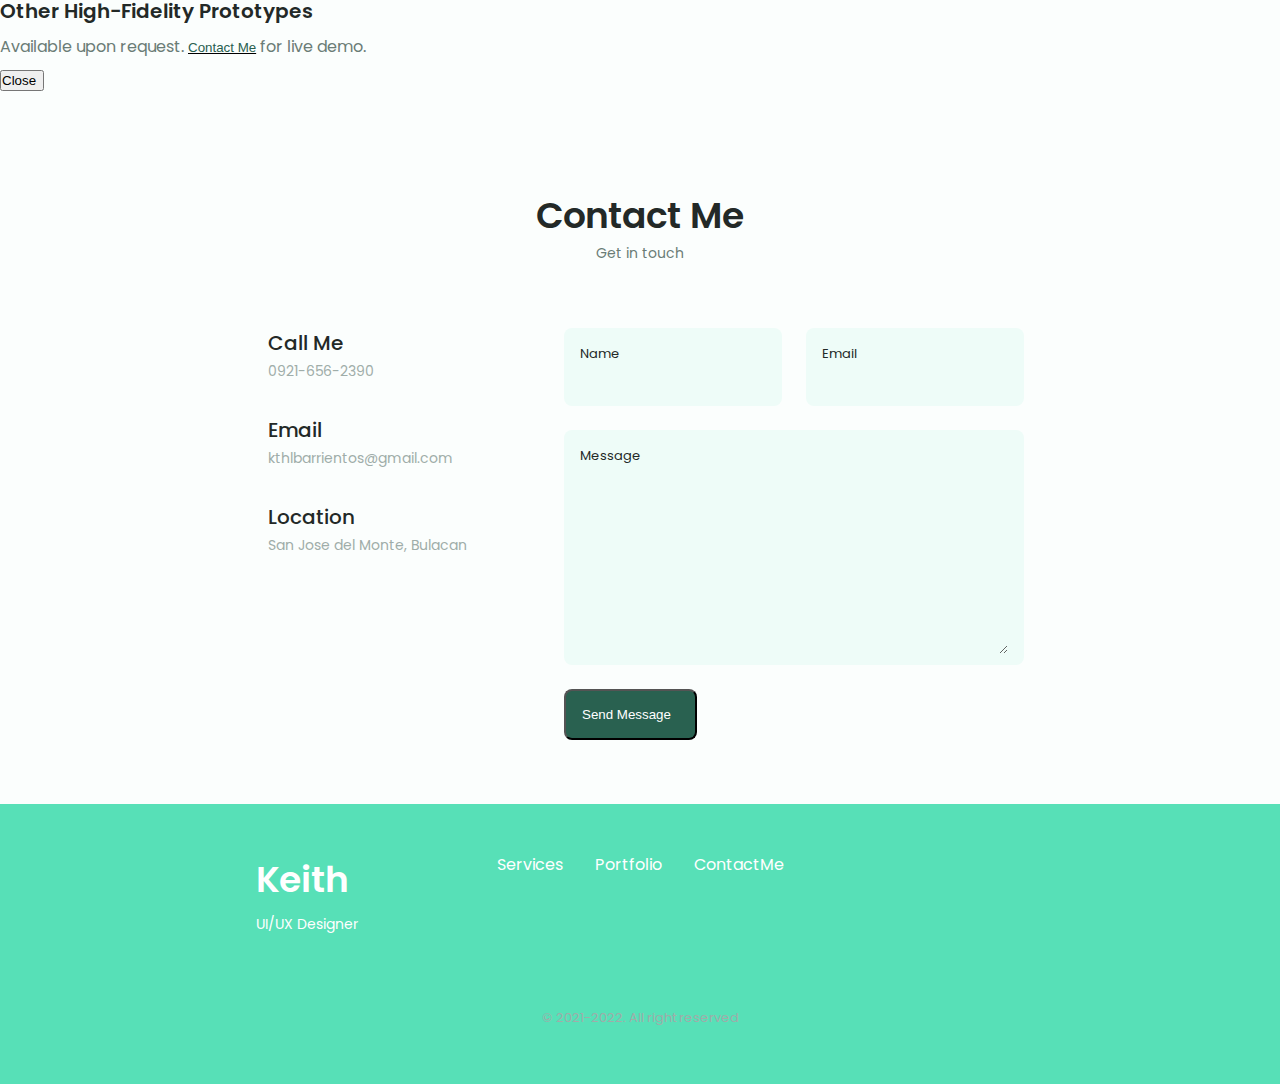
==== commit 34ba0c02: "Updated Portfolio Section" ====
--- a/index.html
+++ b/index.html
@@ -106,7 +106,7 @@
                                     129.362C2.45775 97.8511 -7.48481 59.1033 6.67581 34.5279C20.9871 10.1032 59.7028 
                                     -0.149132 97.9666 0.00163737C136.23 0.303176 174.193 10.857 190.312 36.4879Z"/>
 
-                                    <image class="home__blob-img" x='12' y='-15' xlink:href="assets/img/perfil2.png"/>
+                                    <image class="home__blob-img" x='-12' y='1' xlink:href="assets/img/perfil2.png"/>
                                 </g>
                             </svg>
                         </div>
@@ -928,24 +928,149 @@
                       <button type="button" class="btn-close" data-bs-dismiss="modal" aria-label="Close"></button>
                     </div>
                     <div class="modal-body">
-                        <div class="portfolio__data figma___prototype px-3 py-4">
+                        <h3 class="portfolio__title">Online Scheduling System</h3>
+                        <p class="portfolio__description">An online scheduling system for psychiatric consultation 
+                            that offers appointment booking and a platform for users to efficiently schedule and 
+                            manage their mental health appointments. 
+                            <button data-bs-dismiss="modal" style="background: none; border: none; padding: 0px;" >
+                                <u><a class="fw-bolder" style="color: #28604f;" href="#contact">Contact Me</a></u>
+                            </button> 
+                            for live demo.
+                        </p>
+                        <div class="container__gallery">
+                            <div>
+                                <img class="img__gallery" src="assets/img/F1.png" />
+                                <span class="img__description">Dashboard</span>
+                            </div>
+                            <div>
+                                <img class="img__gallery" src="assets/img/F2.png">
+                                <span class="img__description">List of Appointments</span>
+                            </div>
+                            <div>
+                                <img class="img__gallery" src="assets/img/F3.png">
+                                <span class="img__description">Creation of <br> Appointment (Step 1)</span>
+                            </div>
+                            <div>
+                                <img class="img__gallery" src="assets/img/F4.png">
+                                <span class="img__description">Selection of <br> Schedule (Step 2)</span>
+                            </div>
+                        </div>
+                        <br>
+                        <h3 class="portfolio__title">Inventory Order and Delivery System</h3>
+                        <p class="portfolio__description">An inventory order and delivery system for a 
+                            hospital that manages stock levels, processes incoming orders, and 
+                            coordinates seamless deliveries. 
+                            <button data-bs-dismiss="modal" style="background: none; border: none; padding: 0px;" >
+                                <u><a class="fw-bolder" style="color: #28604f;" href="#contact">Contact Me</a></u>
+                            </button> 
+                            for live demo.
+                        </p>
+                        <div class="container__gallery">
+                            <div>
+                                <img class="img__gallery" src="assets/img/F5.png" />
+                                <span class="img__description">Dashboard</span>
+                            </div>
+                            <div>
+                                <img class="img__gallery" src="assets/img/F6.png">
+                                <span class="img__description">List of Purchase Orders</span>
+                            </div>
+                            <div>
+                                <img class="img__gallery" src="assets/img/F7.png">
+                                <span class="img__description">Creation of <br>Purchase Order</span>
+                            </div>
+                            <div>
+                                <img class="img__gallery" src="assets/img/F8.png">
+                                <span class="img__description">View Page of <br>a Purchase Order</span>
+                            </div>
+                            <div>
+                                <img class="img__gallery" src="assets/img/F9.png">
+                                <span class="img__description">List of <br> Inbound Deliveries</span>
+                            </div>
+                            <div>
+                                <img class="img__gallery" src="assets/img/F10.png">
+                                <span class="img__description">Initial Process of <br>a Delivery</span>
+                            </div>
+                            <div>
+                                <img class="img__gallery" src="assets/img/F11.png">
+                                <span class="img__description">Other Processes of <br> a Delivery</span>
+                            </div>
+                            <div>
+                                <img class="img__gallery" src="assets/img/F12.png">
+                                <span class="img__description">Creation of <br> User Accounts</span>
+                            </div>
+                        </div>
+                        <br>
+                        <h3 class="portfolio__title">Integrated System for Allied Services</h3>
+                        <p class="portfolio__description">A hospital information system that caters the process from 
+                            doctor requests, to cost centers (Laboratory, Radiology, Pharmacy etc.), upto affiliates
+                            (Malasakit and Philhealth).
+                            <button data-bs-dismiss="modal" style="background: none; border: none; padding: 0px;" >
+                                <u><a class="fw-bolder" style="color: #28604f;" href="#contact">Contact Me</a></u>
+                            </button> 
+                            for live demo.
+                        </p>
+                        <div class="container__gallery">
+                            <div>
+                                <img class="img__gallery" src="assets/img/F13.png" />
+                                <span class="img__description">Dashboard</span>
+                            </div>
+                            <div>
+                                <img class="img__gallery" src="assets/img/F14.png">
+                                <span class="img__description">Creation of <br> Doctor's Requests</span>
+                            </div>
+                            <div>
+                                <img class="img__gallery" src="assets/img/F15.png">
+                                <span class="img__description">Release Notes</span>
+                            </div>
+                            <div>
+                                <img class="img__gallery" src="assets/img/F16.png">
+                                <span class="img__description">Patient Search</span>
+                            </div>
+                            <div>
+                                <img class="img__gallery" src="assets/img/F17.png">
+                                <span class="img__description">Video Tutorials <br> for Users</span>
+                            </div>
+                            <div>
+                                <img class="img__gallery" src="assets/img/F18.png">
+                                <span class="img__description">Mobile Version</span>
+                            </div>
+                        </div>
+
+                        <br>
+                        <h3 class="portfolio__title">Other High-Fidelity Prototypes</h3>
+                        <p class="portfolio__description">Available upon request.
+                            <button data-bs-dismiss="modal" style="background: none; border: none; padding: 0px;" >
+                                <u><a class="fw-bolder" style="color: #28604f;" href="#contact">Contact Me</a></u>
+                            </button> 
+                            for live demo.
+                        </p>
+                        
+                        <!-- <div class="portfolio__data figma___prototype px-3 py-4">
                             <h3 class="portfolio__title">Online Scheduling System</h3>
                             <p class="portfolio__description">An online scheduling system for psychiatric consultation that offers appointment booking and a platform for users to efficiently schedule and manage their mental health appointments.</p>
-                            <div class="container__iframe">
+                            <div class="gallery">
+                                <a target="_blank" href="assets/img/Q1.jpg">
+                                  <img src="assets/img/Q1.jpg" alt="Cinque Terre" width="600" height="400">
+                                </a>
+                                <div class="desc">Add a description of the image here</div>
+                            </div> -->
+                            
+                            <!-- <div class="container__iframe">
                                 <iframe class="responsive-iframe" style="border: 1px solid rgba(0, 0, 0, 0.1);" src="https://www.figma.com/embed?embed_host=share&url=https%3A%2F%2Fwww.figma.com%2Fproto%2Ft5frHRQFUgZfSSndjNcmPw%2FPortfolio-Compilation%3Fpage-id%3D3%253A22%26type%3Ddesign%26node-id%3D3-2192%26viewport%3D1158%252C631%252C0.21%26t%3DvvD9pOoZSceGbj5H-1%26scaling%3Dscale-down-width%26starting-point-node-id%3D3%253A2192%26mode%3Ddesign" allowfullscreen></iframe>
-                            </div>
-                        </div>
+                            </div> -->
+                        <!-- </div>
                         <div class="portfolio__data figma___prototype px-3 py-4">
                             <h3 class="portfolio__title">Inventory Order and Delivery System</h3>
-                            <p class="portfolio__description">An inventory order and delivery system for a hospital that manages stock levels, processes incoming orders, and coordinates seamless deliveries.</p>
-                            <div class="container__iframe">
-                                <iframe class="responsive-iframe" style="border: 1px solid rgba(0, 0, 0, 0.1);" src="https://www.figma.com/embed?embed_host=share&url=https%3A%2F%2Fwww.figma.com%2Fproto%2Ft5frHRQFUgZfSSndjNcmPw%2FPortfolio-Compilation%3Fpage-id%3D3%253A22%26type%3Ddesign%26node-id%3D3-2192%26viewport%3D1158%252C631%252C0.21%26t%3DvvD9pOoZSceGbj5H-1%26scaling%3Dscale-down-width%26starting-point-node-id%3D3%253A2192%26mode%3Ddesign" allowfullscreen></iframe>
-                            </div>
-                        </div>
-                    </div>
-                    <div class="modal-footer">
-                      <button type="button" class="btn btn-secondary" data-bs-dismiss="modal">Close</button>
-                    </div>
+                            <p class="portfolio__description">An inventory order and delivery system for a hospital that manages stock levels, processes incoming orders, and coordinates seamless deliveries.</p> -->
+                            <!-- <div class="container__iframe">
+                                <iframe class="responsive-iframe" style="border: 1px solid rgba(0, 0, 0, 0.1);" src="https://www.figma.com/embed?embed_host=share&url=https%3A%2F%2Fwww.figma.com%2Fproto%2Ft5frHRQFUgZfSSndjNcmPw%2FPortfolio---Figma-Prototypes%3Fpage-id%3D3%253A22%26type%3Ddesign%26node-id%3D40-1337%26viewport%3D-377%252C413%252C0.06%26t%3DxZfEYchE2NWT7lTB-1%26scaling%3Dmin-zoom%26starting-point-node-id%3D40%253A1337%26mode%3Ddesign" allowfullscreen></iframe>
+                            </div> -->
+                        </div>
+                        <div class="modal-footer">
+                            <button type="button" class="btn btn-secondary" data-bs-dismiss="modal">Close</button>
+                        </div>
+                    </div>
+                    
                   </div>
                 </div>
               </div>
--- a/assets/css/style.css
+++ b/assets/css/style.css
@@ -300,7 +300,7 @@
 }
 
 .home__blob-img{
-	width: 170px;
+	width: 250px;
 }
 
 .home__data{
@@ -1263,4 +1263,44 @@
   	overflow: hidden;
   	width: 100%;
   	padding-top: 56.25%; /* 16:9 Aspect Ratio (divide 9 by 16 = 0.5625) */
+  }
+
+  /* Gallery */
+  .container__gallery{
+	display: grid;
+	 grid-gap: 24px;
+	grid-template-columns: repeat(auto-fit, minmax(355px, 1fr));
+	grid-auto-rows: 300px;
+	padding-right: 12px;
+  }
+  .container__gallery > div > img {
+	width: 100%;
+	height: 100%;
+	object-fit: cover;
+  }
+  .img__description {
+	display: none;
+	position: absolute;
+  }
+  
+  .img__gallery {
+	border: solid 1px lightgrey;
+	border-radius: 10px;
+	padding: 5px;
+  }
+
+  .container__gallery > div:hover .img__description {
+	display: block;
+	text-align: center;
+  }
+  
+  .container__gallery > div:hover img {
+	opacity: 0.7;
+  }
+  .container__gallery > div {
+	display: flex;
+	justify-content: center;
+	align-items: center;
+	font-size: 2em;
+	color: #20263f;
   }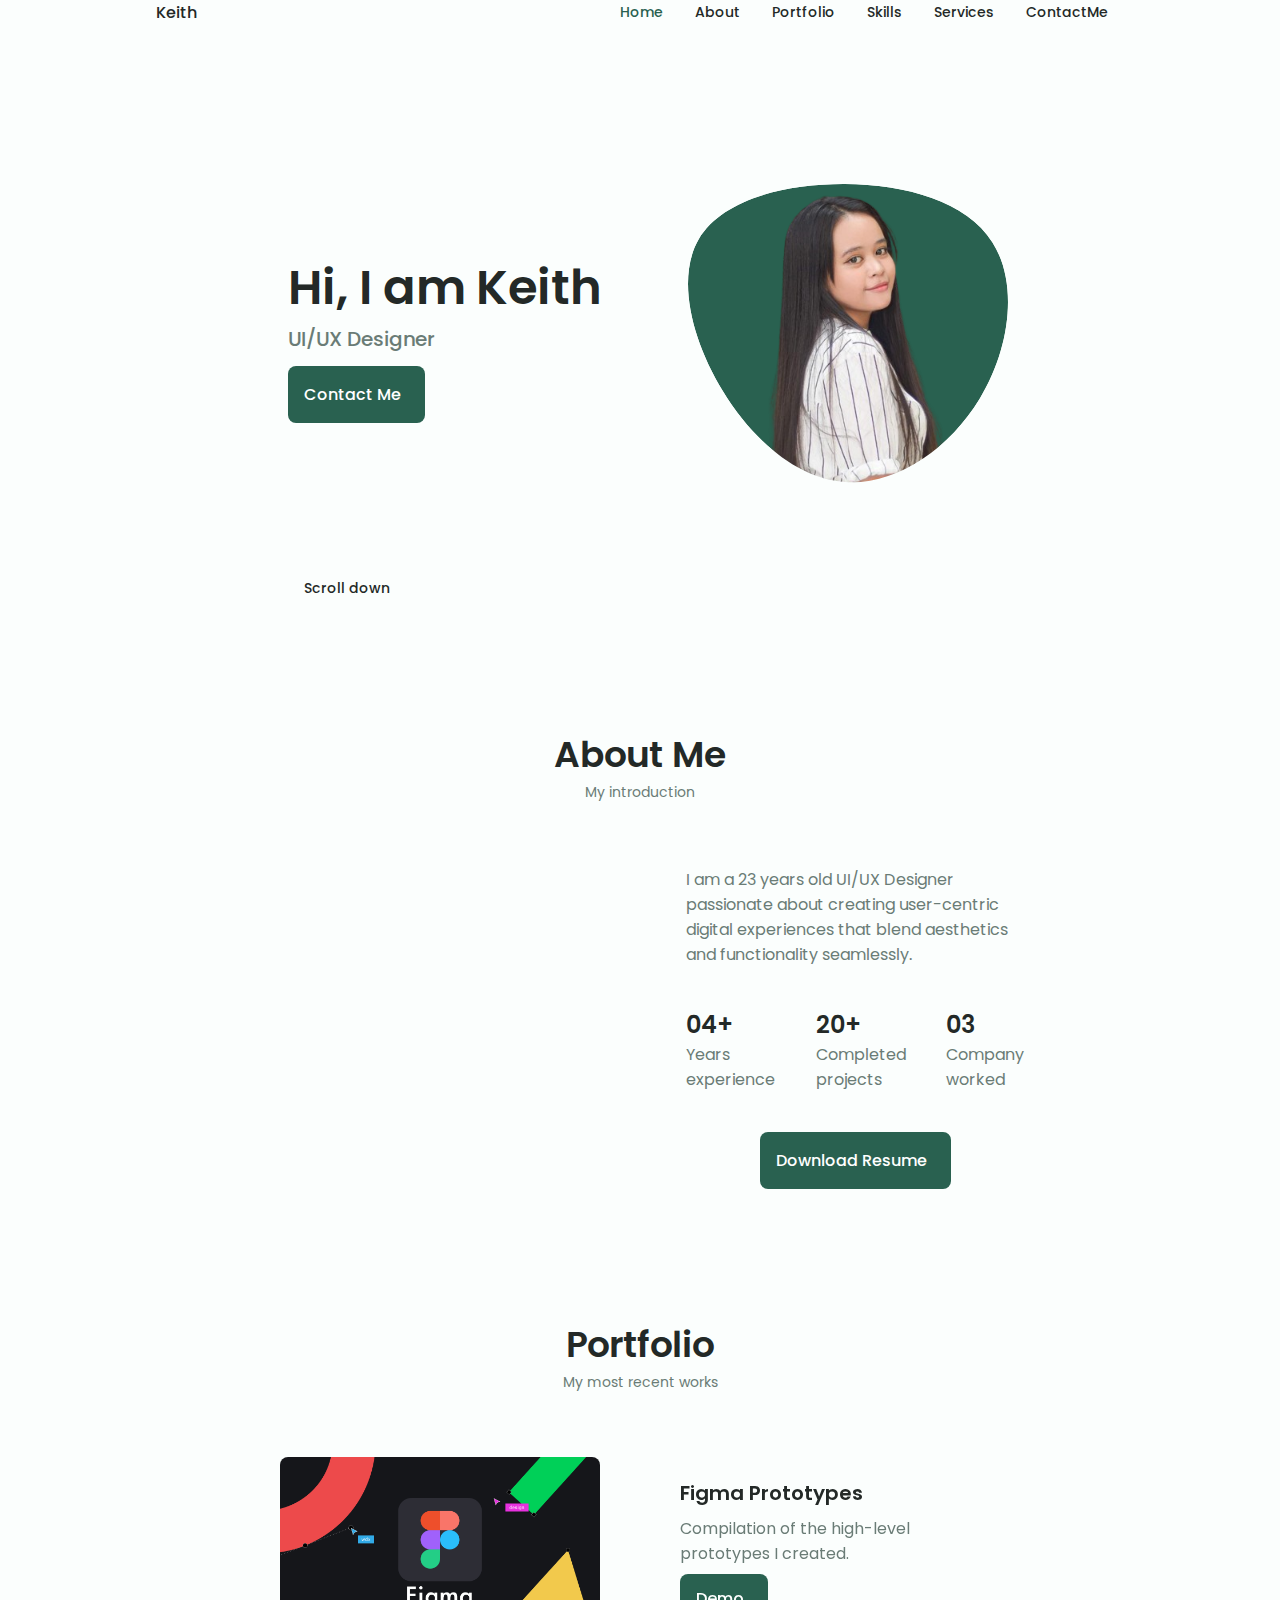
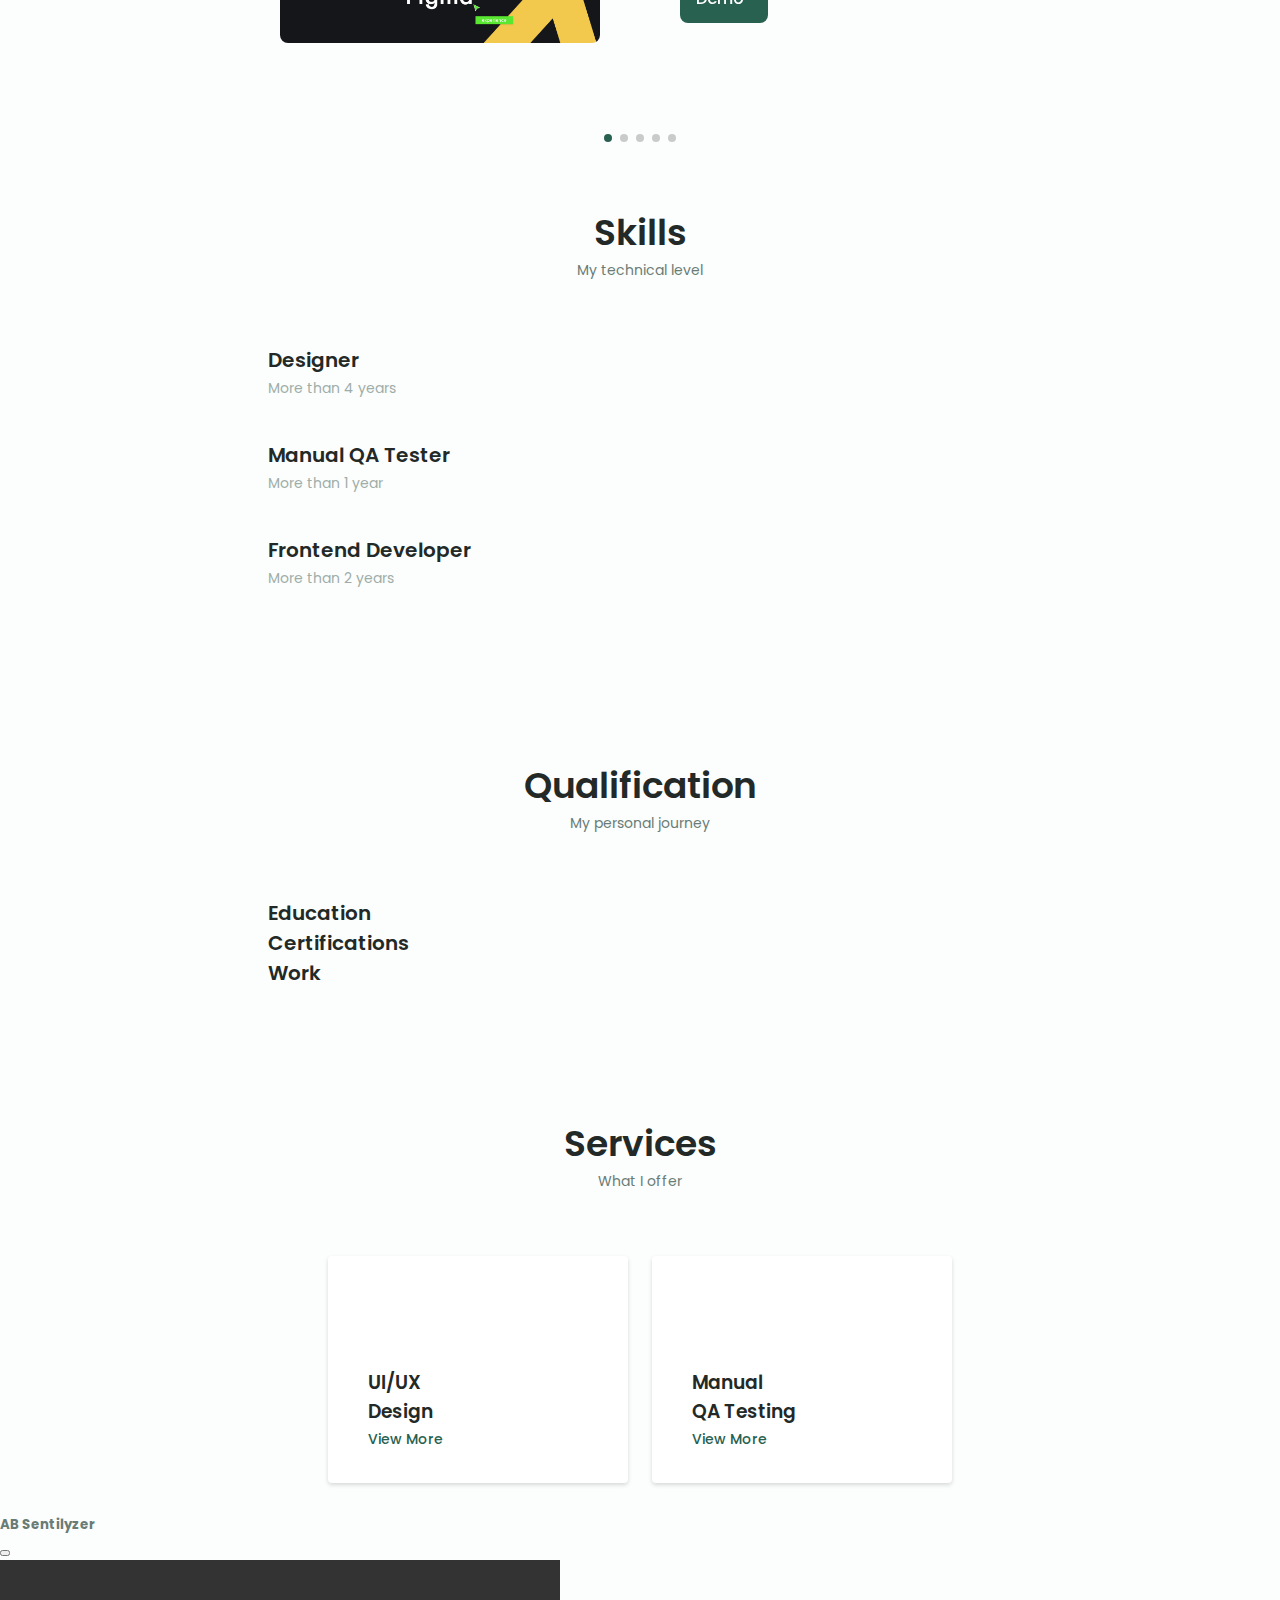
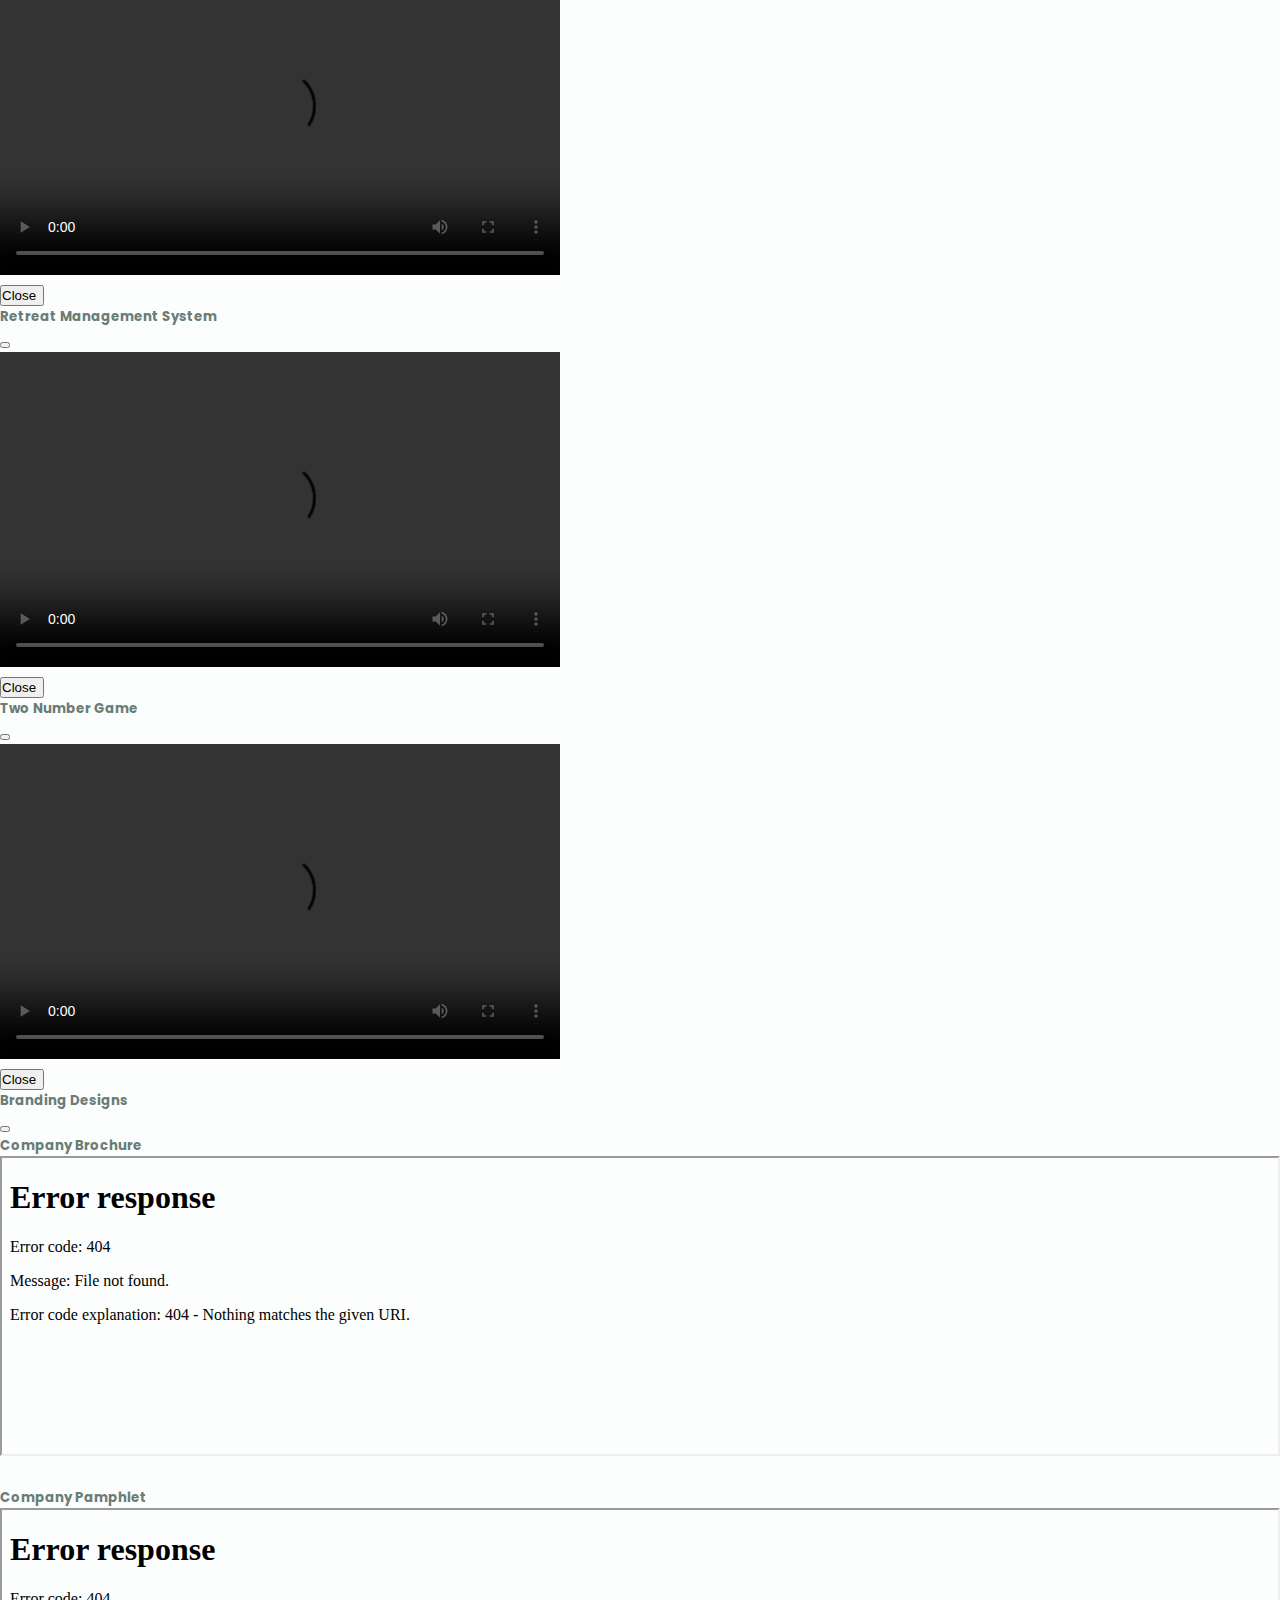
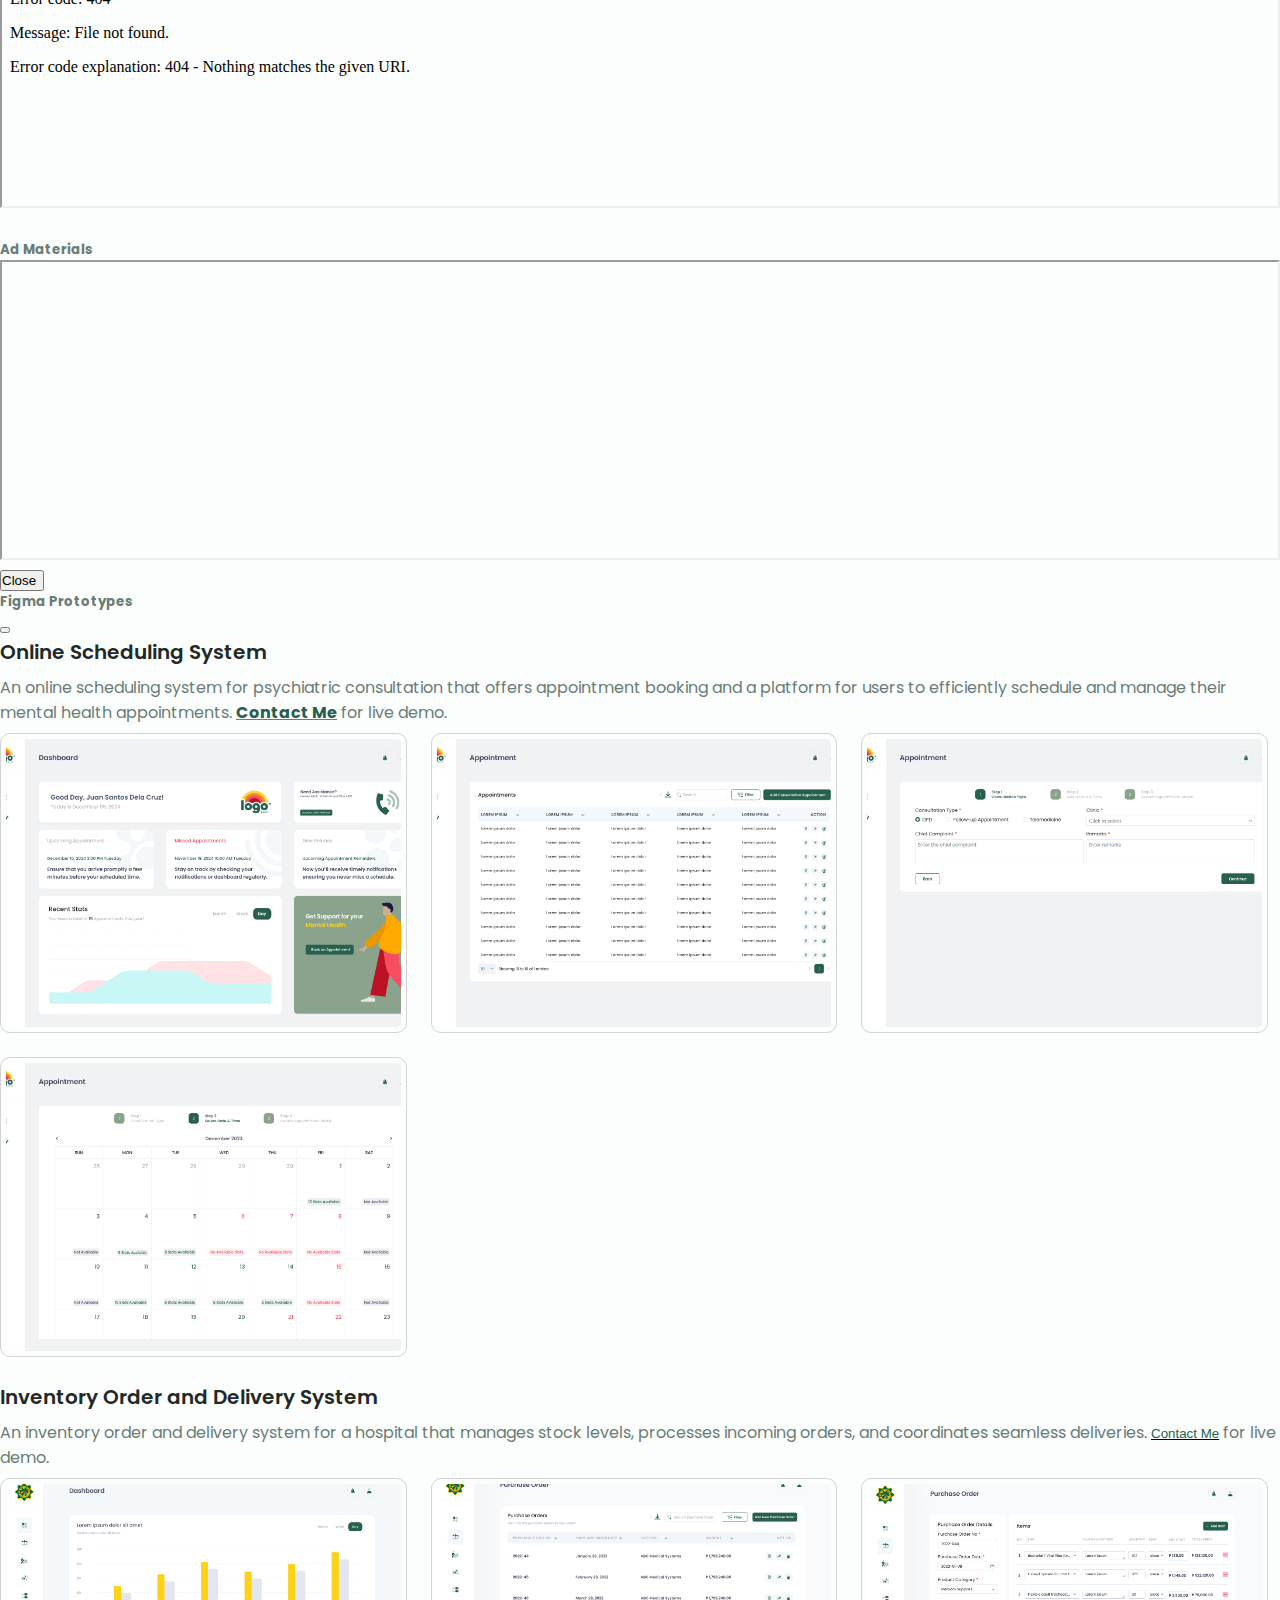
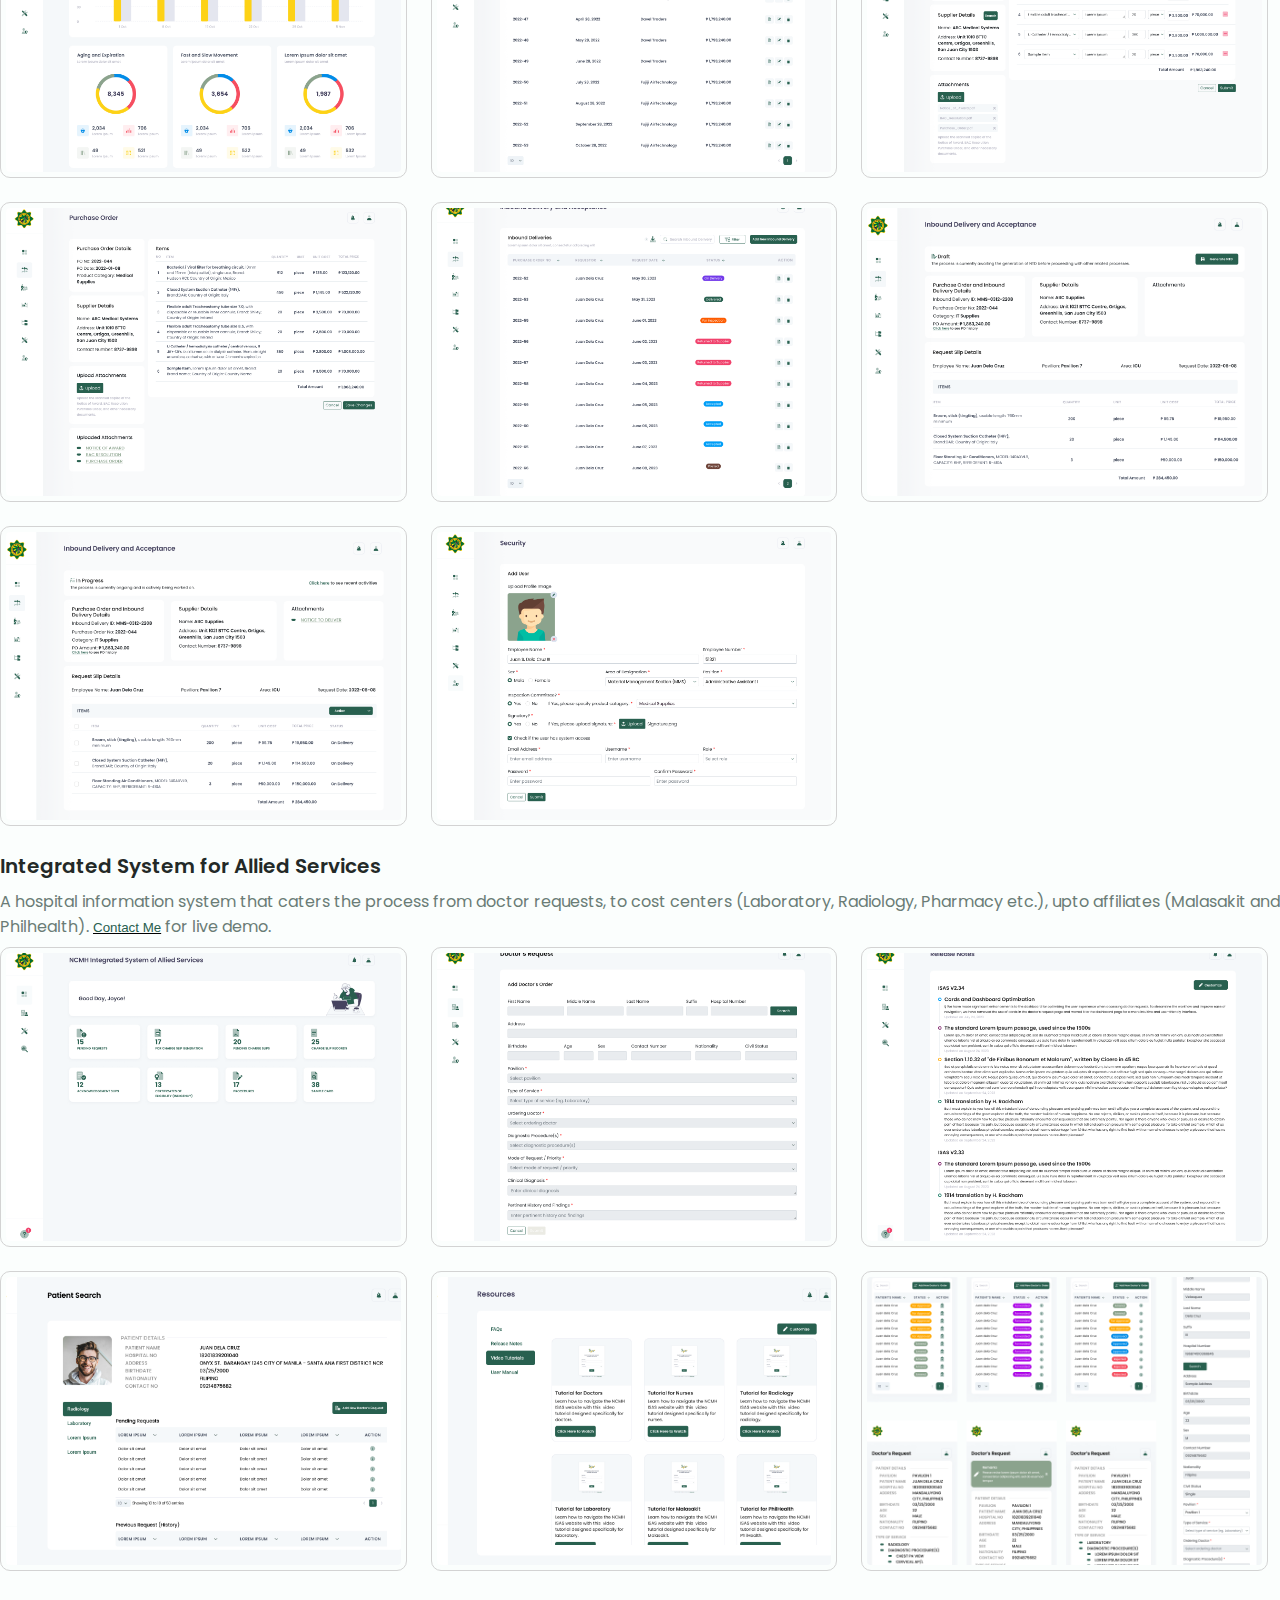
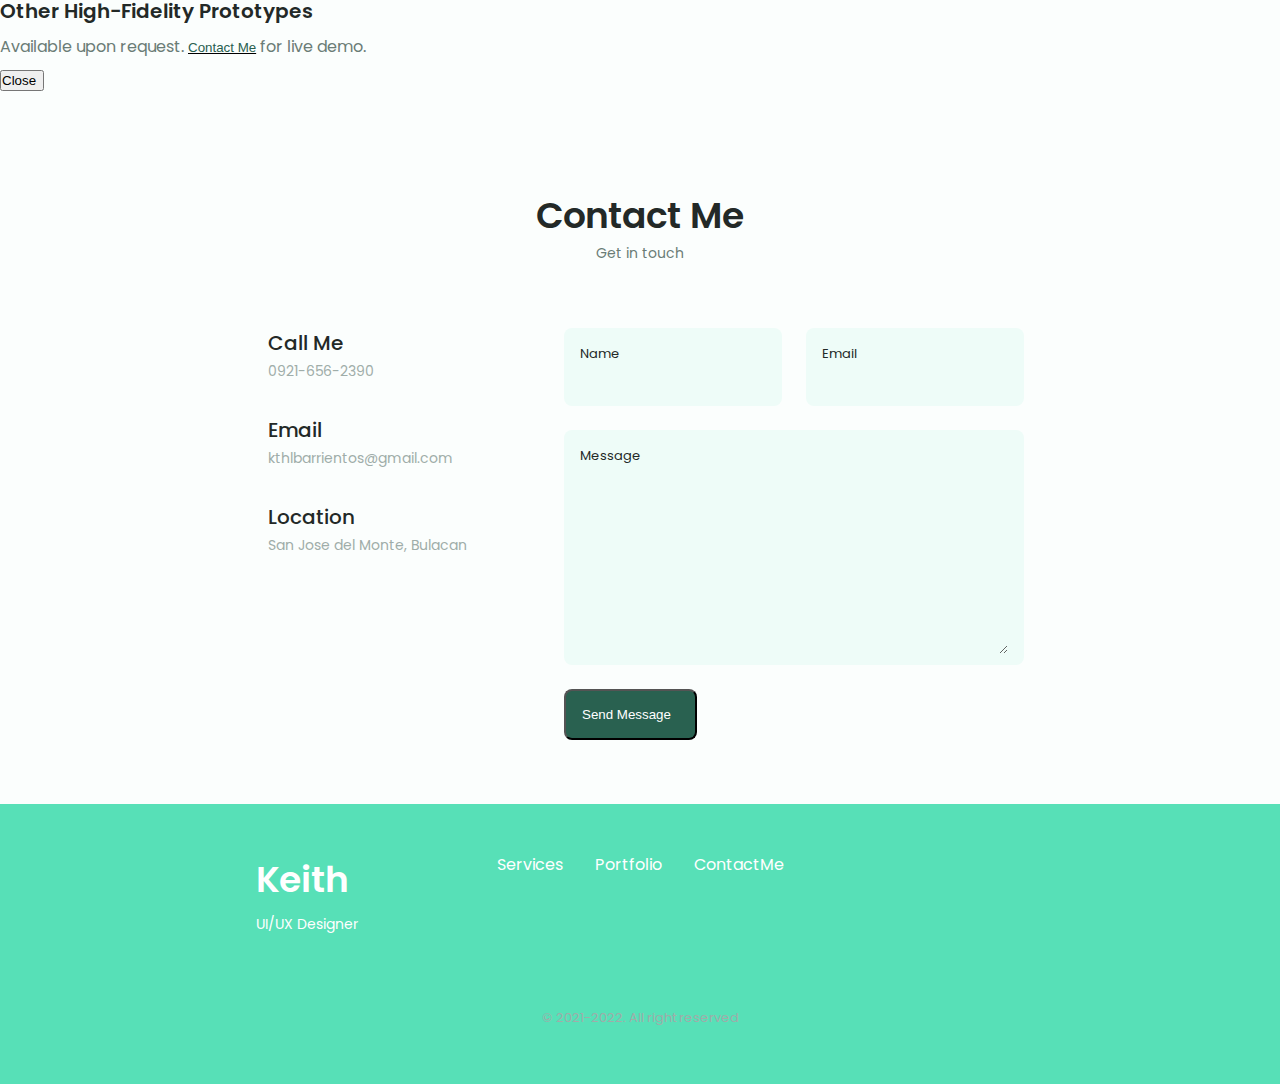
==== commit 1a75ffac: "Changed Positions and anchor tag fixes" ====
--- a/index.html
+++ b/index.html
@@ -38,6 +38,11 @@
                             </a>
                         </li>
                         <li class="nav__item">
+                            <a href="#portfolio" class="nav__link">
+                                <i class="uil uil-scenery nav__icon"></i> Portfolio
+                            </a>
+                        </li>
+                        <li class="nav__item">
                             <a href="#skills" class="nav__link">
                                 <i class="uil uil-file-alt nav__icon"></i> Skills
                             </a>
@@ -47,10 +52,6 @@
                                 <i class="uil uil-briefcase-alt nav__icon"></i> Services
                             </a>
                         </li>
-                        <li class="nav__item">
-                            <a href="#portfolio" class="nav__link">
-                                <i class="uil uil-scenery nav__icon"></i> Portfolio
-                            </a>
                         </li>
                         <li class="nav__item">
                             <a href="#contact" class="nav__link">
@@ -171,6 +172,100 @@
                     </div>
 
                     
+                </div>
+            </section>
+
+            <!--==================== PORTFOLIO ====================-->
+            <section class="portfolio section" id="portfolio">
+                <h2 class="section__title">Portfolio</h2>
+                <span class="section__subtitle">My most recent works</span>
+
+                <div class="portfolio__container container swiper-container">
+                    <div class="swiper-wrapper">
+                        <!--==================== PORTFOLIO 5 ====================-->
+                        <div class="portfolio__content grid swiper-slide">
+                            <img src="assets/img/portfolio5.png" alt="" class="portfolio__img">
+
+                            <div class="portfolio__data">
+                                <h3 class="portfolio__title">Figma Prototypes</h3>
+                                <p class="portfolio__description">Compilation of the high-level prototypes I created.</p>
+                                <a href="#" class="button button--flex button--small portfolio__button" data-bs-toggle="modal" data-bs-target="#port5__modal">
+                                    Demo
+                                    <i class="uil uil-play button__icon"></i>
+                                </a>
+                            </div>
+                        </div>
+
+
+                        <!--==================== PORTFOLIO 1 ====================-->
+                        <div class="portfolio__content grid swiper-slide">
+                            <img src="assets/img/portfolio1.jpg" alt="" class="portfolio__img">
+
+                            <div class="portfolio__data">
+                                <h3 class="portfolio__title">AB Sentilyzer</h3>
+                                <p class="portfolio__description">An aspect based sentiment analyzer which classify sentiments of the aspect
+                                    terms extracted from the input sentences and the overall polarity of each input.
+                                </p>
+                                <a href="#" class="button button--flex button--small portfolio__button" data-bs-toggle="modal" data-bs-target="#port1__modal">
+                                    Demo
+                                    <i class="uil uil-play button__icon"></i>
+                                </a>
+                            </div>
+                        </div>
+                        <!--==================== PORTFOLIO 2 ====================-->
+                        <div class="portfolio__content grid swiper-slide">
+                            <img src="assets/img/portfolio2.jpg" alt="" class="portfolio__img">
+
+                            <div class="portfolio__data">
+                                <h3 class="portfolio__title">Retreat Management System</h3>
+                                <p class="portfolio__description">A system that gets that registers a customer who wants to attend a retreat.</p>
+                                <a href="#" class="button button--flex button--small portfolio__button" data-bs-toggle="modal" data-bs-target="#port2__modal">
+                                    Demo
+                                    <i class="uil uil-play button__icon"></i>
+                                </a>
+                            </div>
+                        </div>
+
+                        <!--==================== PORTFOLIO 3 ====================-->
+                        <div class="portfolio__content grid swiper-slide">
+                            <img src="assets/img/portfolio3.jpg" alt="" class="portfolio__img">
+
+                            <div class="portfolio__data">
+                                <h3 class="portfolio__title">Two-Number Game</h3>
+                                <p class="portfolio__description">A web-based lottery game.</p>
+                                <a href="#" class="button button--flex button--small portfolio__button" data-bs-toggle="modal" data-bs-target="#port3__modal">
+                                    Demo
+                                    <i class="uil uil-play button__icon"></i>
+                                </a>
+                            </div>
+                        </div>
+
+                        <!--==================== PORTFOLIO 4 ====================-->
+                        <div class="portfolio__content grid swiper-slide">
+                            <img src="assets/img/portfolio4.jpg" alt="" class="portfolio__img">
+
+                            <div class="portfolio__data">
+                                <h3 class="portfolio__title">Branding Designs</h3>
+                                <p class="portfolio__description">Compilation of my works for company's brochure and pamphlets as well as game mechanics and in-event materials.</p>
+                                <a href="#" class="button button--flex button--small portfolio__button" data-bs-toggle="modal" data-bs-target="#port4__modal">
+                                    Demo
+                                    <i class="uil uil-play button__icon"></i>
+                                </a>
+                            </div>
+                        </div>
+
+                    </div>
+
+                    <!-- Add Arrows -->
+                    <div class="swiper-button-next">
+                        <i class="uil uil-angle-right-b swiper-portfolio-icon"></i>
+                    </div>
+                    <div class="swiper-button-prev">
+                        <i class="uil uil-angle-left-b swiper-portfolio-icon"></i>
+                    </div>
+
+                    <!-- Add Pagination -->
+                    <div class="swiper-pagination"></div>
                 </div>
             </section>
 
@@ -727,100 +822,6 @@
                 </div>
             </section>
 
-            <!--==================== PORTFOLIO ====================-->
-            <section class="portfolio section" id="portfolio">
-                <h2 class="section__title">Portfolio</h2>
-                <span class="section__subtitle">My most recent works</span>
-
-                <div class="portfolio__container container swiper-container">
-                    <div class="swiper-wrapper">
-                        <!--==================== PORTFOLIO 5 ====================-->
-                        <div class="portfolio__content grid swiper-slide">
-                            <img src="assets/img/portfolio5.png" alt="" class="portfolio__img">
-
-                            <div class="portfolio__data">
-                                <h3 class="portfolio__title">Figma Prototypes</h3>
-                                <p class="portfolio__description">Compilation of the high-level prototypes I created.</p>
-                                <a href="#" class="button button--flex button--small portfolio__button" data-bs-toggle="modal" data-bs-target="#port5__modal">
-                                    Demo
-                                    <i class="uil uil-play button__icon"></i>
-                                </a>
-                            </div>
-                        </div>
-
-
-                        <!--==================== PORTFOLIO 1 ====================-->
-                        <div class="portfolio__content grid swiper-slide">
-                            <img src="assets/img/portfolio1.jpg" alt="" class="portfolio__img">
-
-                            <div class="portfolio__data">
-                                <h3 class="portfolio__title">AB Sentilyzer</h3>
-                                <p class="portfolio__description">An aspect based sentiment analyzer which classify sentiments of the aspect
-                                    terms extracted from the input sentences and the overall polarity of each input.
-                                </p>
-                                <a href="#" class="button button--flex button--small portfolio__button" data-bs-toggle="modal" data-bs-target="#port1__modal">
-                                    Demo
-                                    <i class="uil uil-play button__icon"></i>
-                                </a>
-                            </div>
-                        </div>
-                        <!--==================== PORTFOLIO 2 ====================-->
-                        <div class="portfolio__content grid swiper-slide">
-                            <img src="assets/img/portfolio2.jpg" alt="" class="portfolio__img">
-
-                            <div class="portfolio__data">
-                                <h3 class="portfolio__title">Retreat Management System</h3>
-                                <p class="portfolio__description">A system that gets that registers a customer who wants to attend a retreat.</p>
-                                <a href="#" class="button button--flex button--small portfolio__button" data-bs-toggle="modal" data-bs-target="#port2__modal">
-                                    Demo
-                                    <i class="uil uil-play button__icon"></i>
-                                </a>
-                            </div>
-                        </div>
-
-                        <!--==================== PORTFOLIO 3 ====================-->
-                        <div class="portfolio__content grid swiper-slide">
-                            <img src="assets/img/portfolio3.jpg" alt="" class="portfolio__img">
-
-                            <div class="portfolio__data">
-                                <h3 class="portfolio__title">Two-Number Game</h3>
-                                <p class="portfolio__description">A web-based lottery game.</p>
-                                <a href="#" class="button button--flex button--small portfolio__button" data-bs-toggle="modal" data-bs-target="#port3__modal">
-                                    Demo
-                                    <i class="uil uil-play button__icon"></i>
-                                </a>
-                            </div>
-                        </div>
-
-                        <!--==================== PORTFOLIO 4 ====================-->
-                        <div class="portfolio__content grid swiper-slide">
-                            <img src="assets/img/portfolio4.jpg" alt="" class="portfolio__img">
-
-                            <div class="portfolio__data">
-                                <h3 class="portfolio__title">Branding Designs</h3>
-                                <p class="portfolio__description">Compilation of my works for company's brochure and pamphlets as well as game mechanics and in-event materials.</p>
-                                <a href="#" class="button button--flex button--small portfolio__button" data-bs-toggle="modal" data-bs-target="#port4__modal">
-                                    Demo
-                                    <i class="uil uil-play button__icon"></i>
-                                </a>
-                            </div>
-                        </div>
-
-                    </div>
-
-                    <!-- Add Arrows -->
-                    <div class="swiper-button-next">
-                        <i class="uil uil-angle-right-b swiper-portfolio-icon"></i>
-                    </div>
-                    <div class="swiper-button-prev">
-                        <i class="uil uil-angle-left-b swiper-portfolio-icon"></i>
-                    </div>
-
-                    <!-- Add Pagination -->
-                    <div class="swiper-pagination"></div>
-                </div>
-            </section>
-
             <!-- PORTFOLIO MODALS -->
             <!-- PORTFOLIO 1 -->
             <div class="modal fade" id="port1__modal" tabindex="-1" aria-labelledby="exampleModalLabel" aria-hidden="true">
@@ -920,7 +921,7 @@
             </div>
 
             <!-- PORTFOLIO 5 -->
-            <div class="modal fade" id="port5__modal" tabindex="-1" aria-labelledby="exampleModalLabel" aria-hidden="true">
+            <div class="modal fade figma__modal" id="port5__modal" tabindex="-1" aria-labelledby="exampleModalLabel" aria-hidden="true">
                 <div class="modal-dialog modal-xl">
                   <div class="modal-content">
                     <div class="modal-header">
@@ -932,9 +933,7 @@
                         <p class="portfolio__description">An online scheduling system for psychiatric consultation 
                             that offers appointment booking and a platform for users to efficiently schedule and 
                             manage their mental health appointments. 
-                            <button data-bs-dismiss="modal" style="background: none; border: none; padding: 0px;" >
-                                <u><a class="fw-bolder" style="color: #28604f;" href="#contact">Contact Me</a></u>
-                            </button> 
+                            <u><a style="color: #28604f; font-weight: bolder;" href="#contact" target="_blank">Contact Me</a></u>
                             for live demo.
                         </p>
                         <div class="container__gallery">
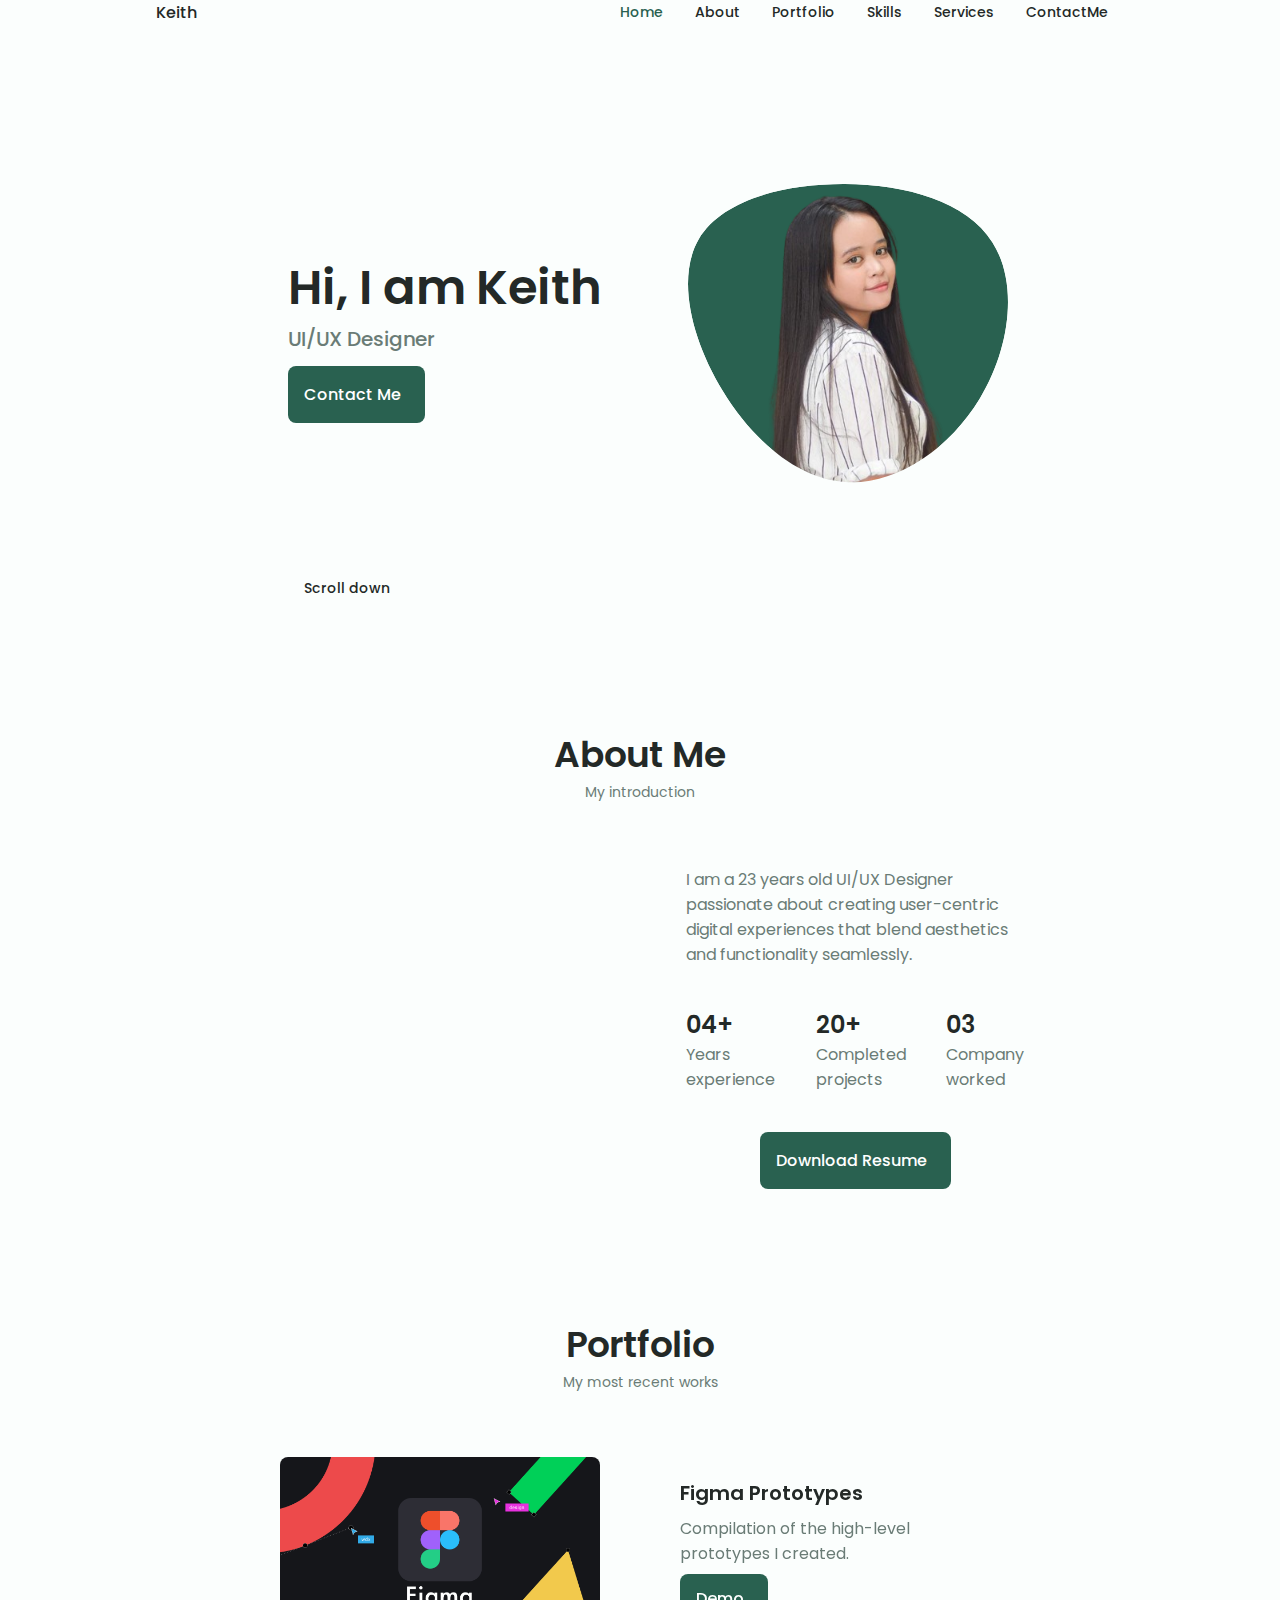
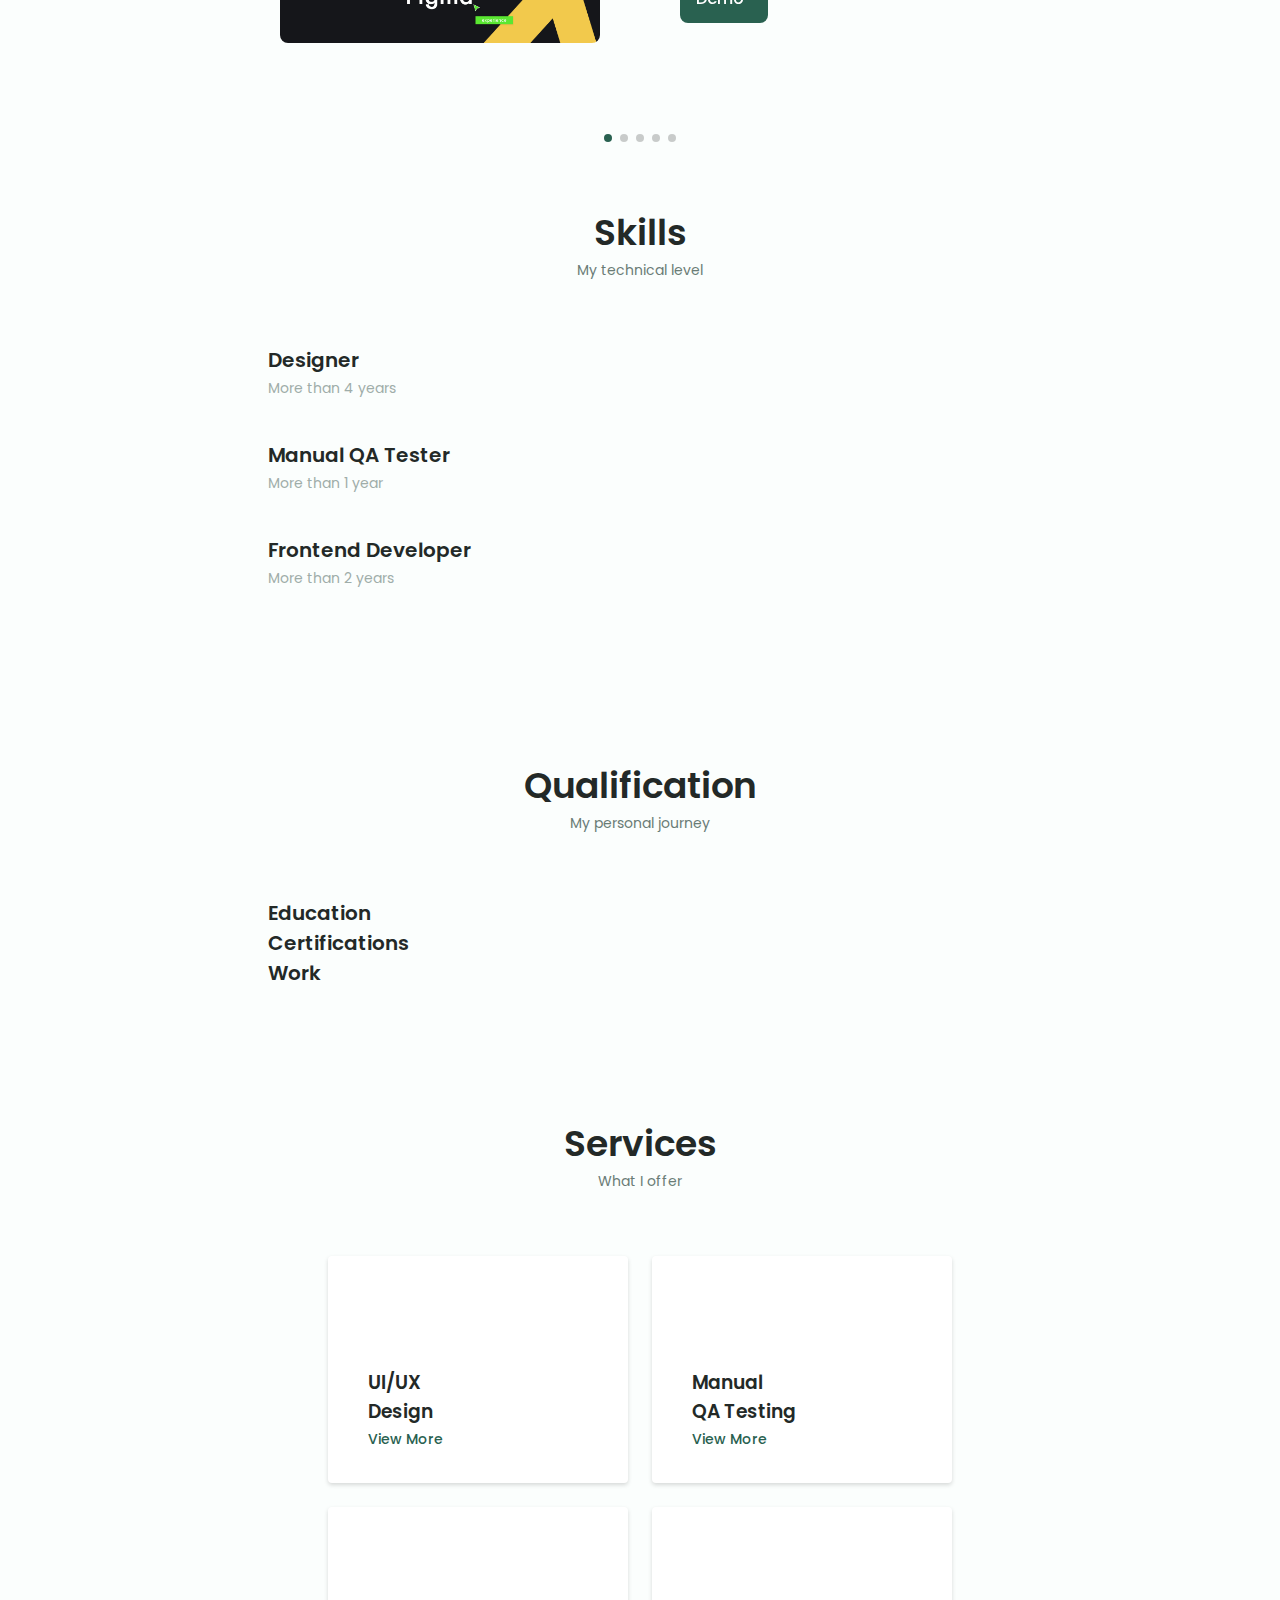
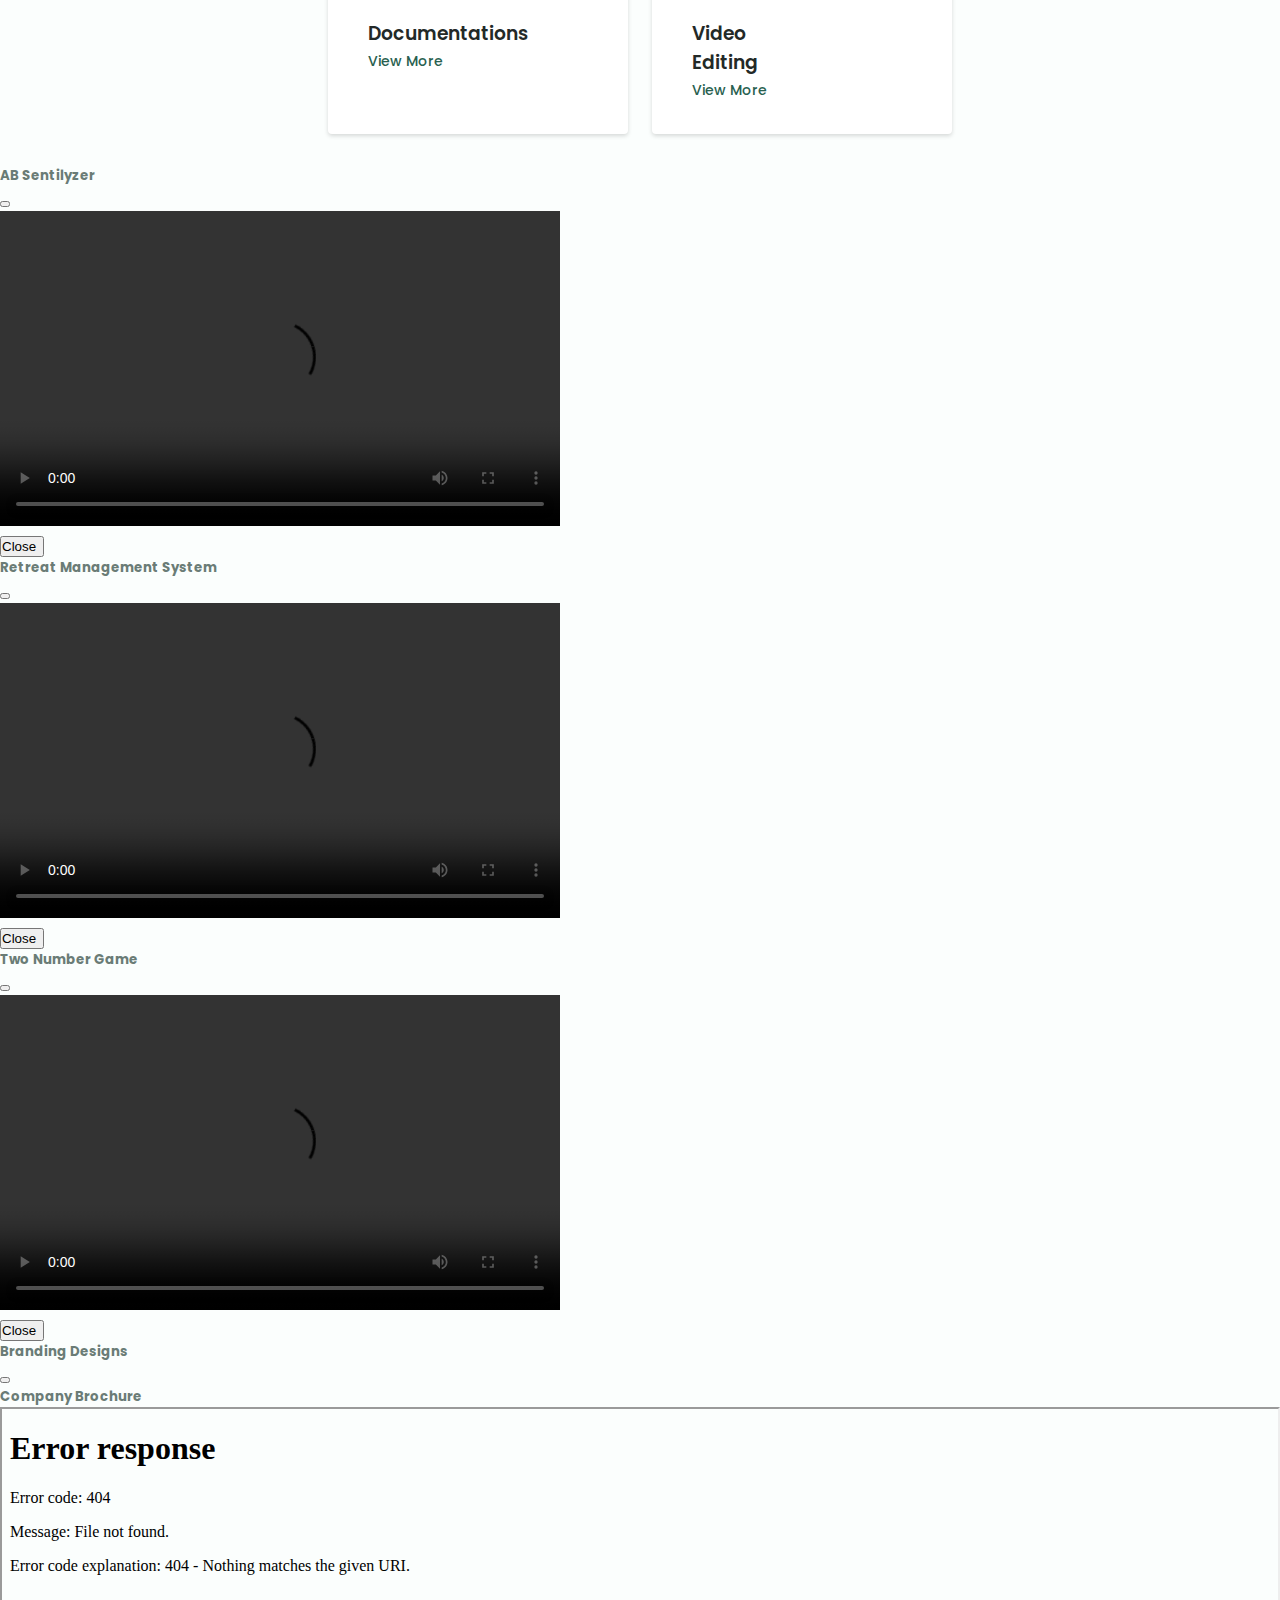
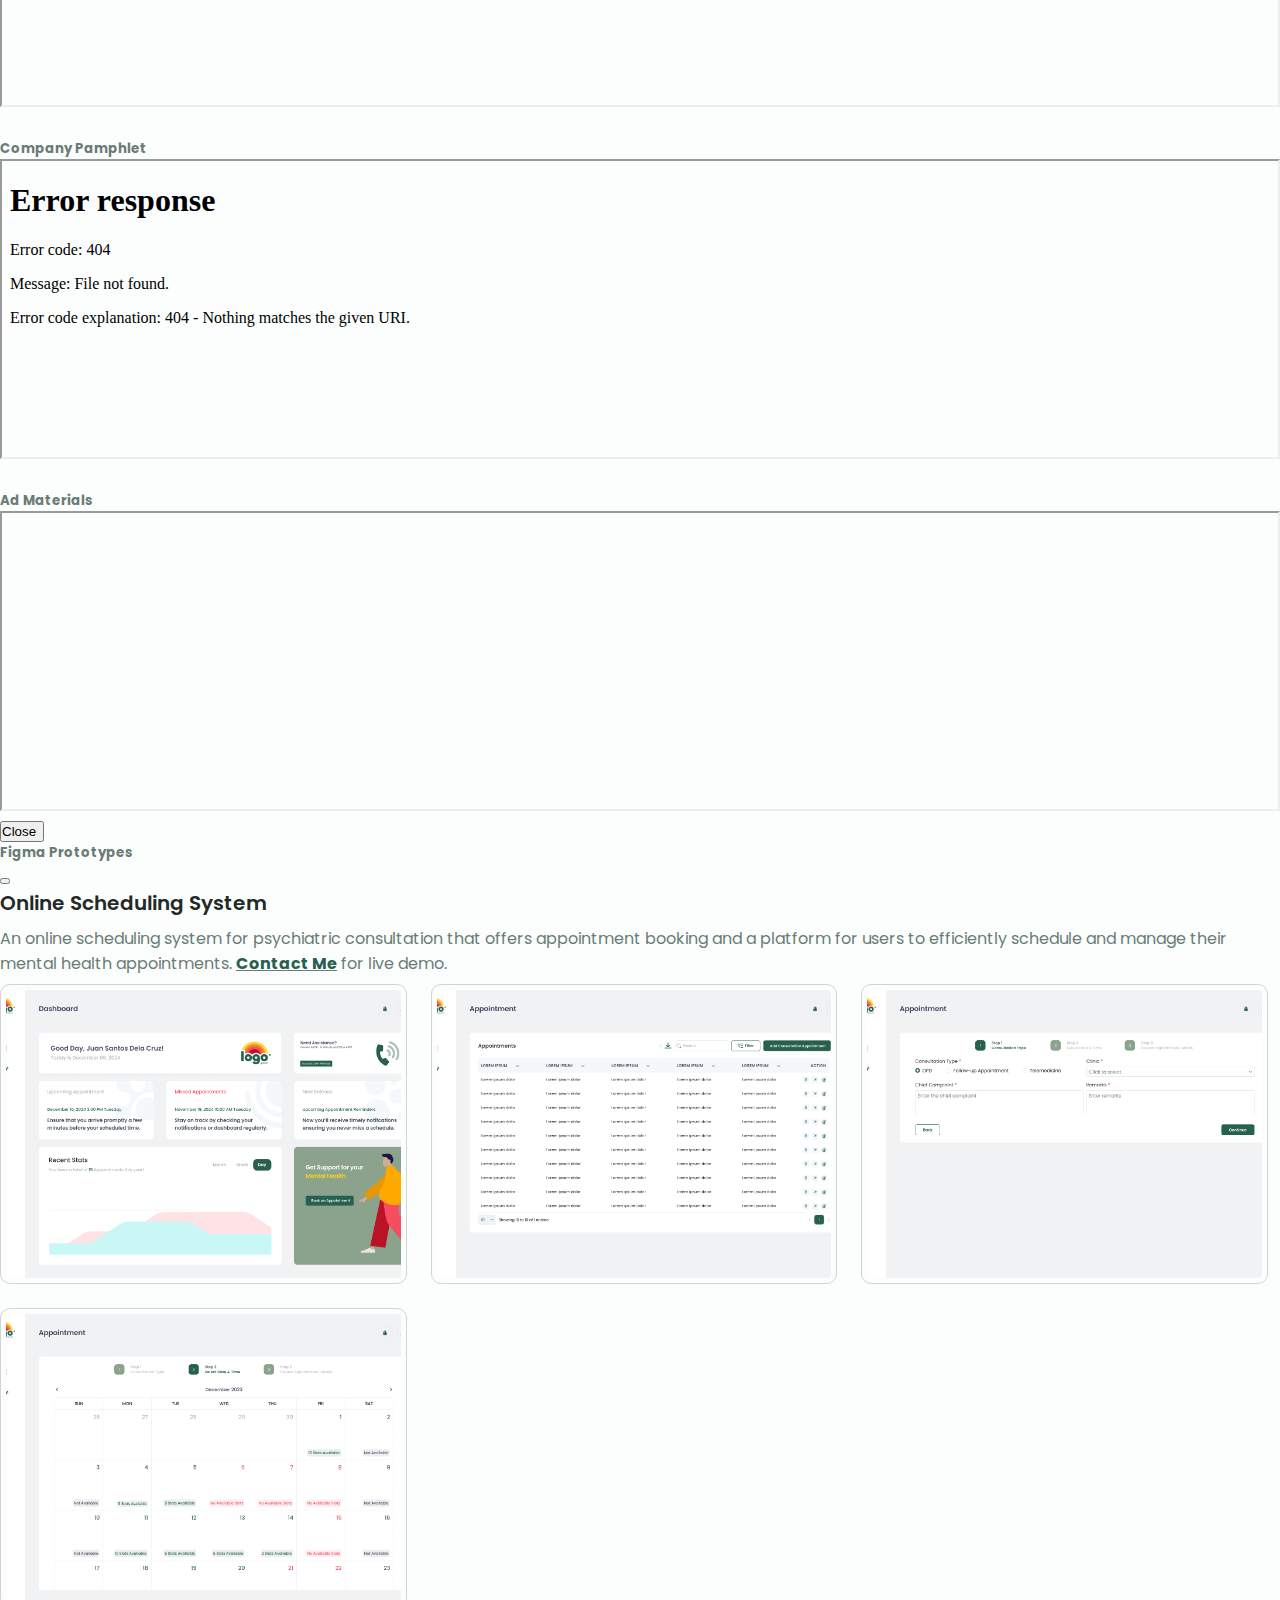
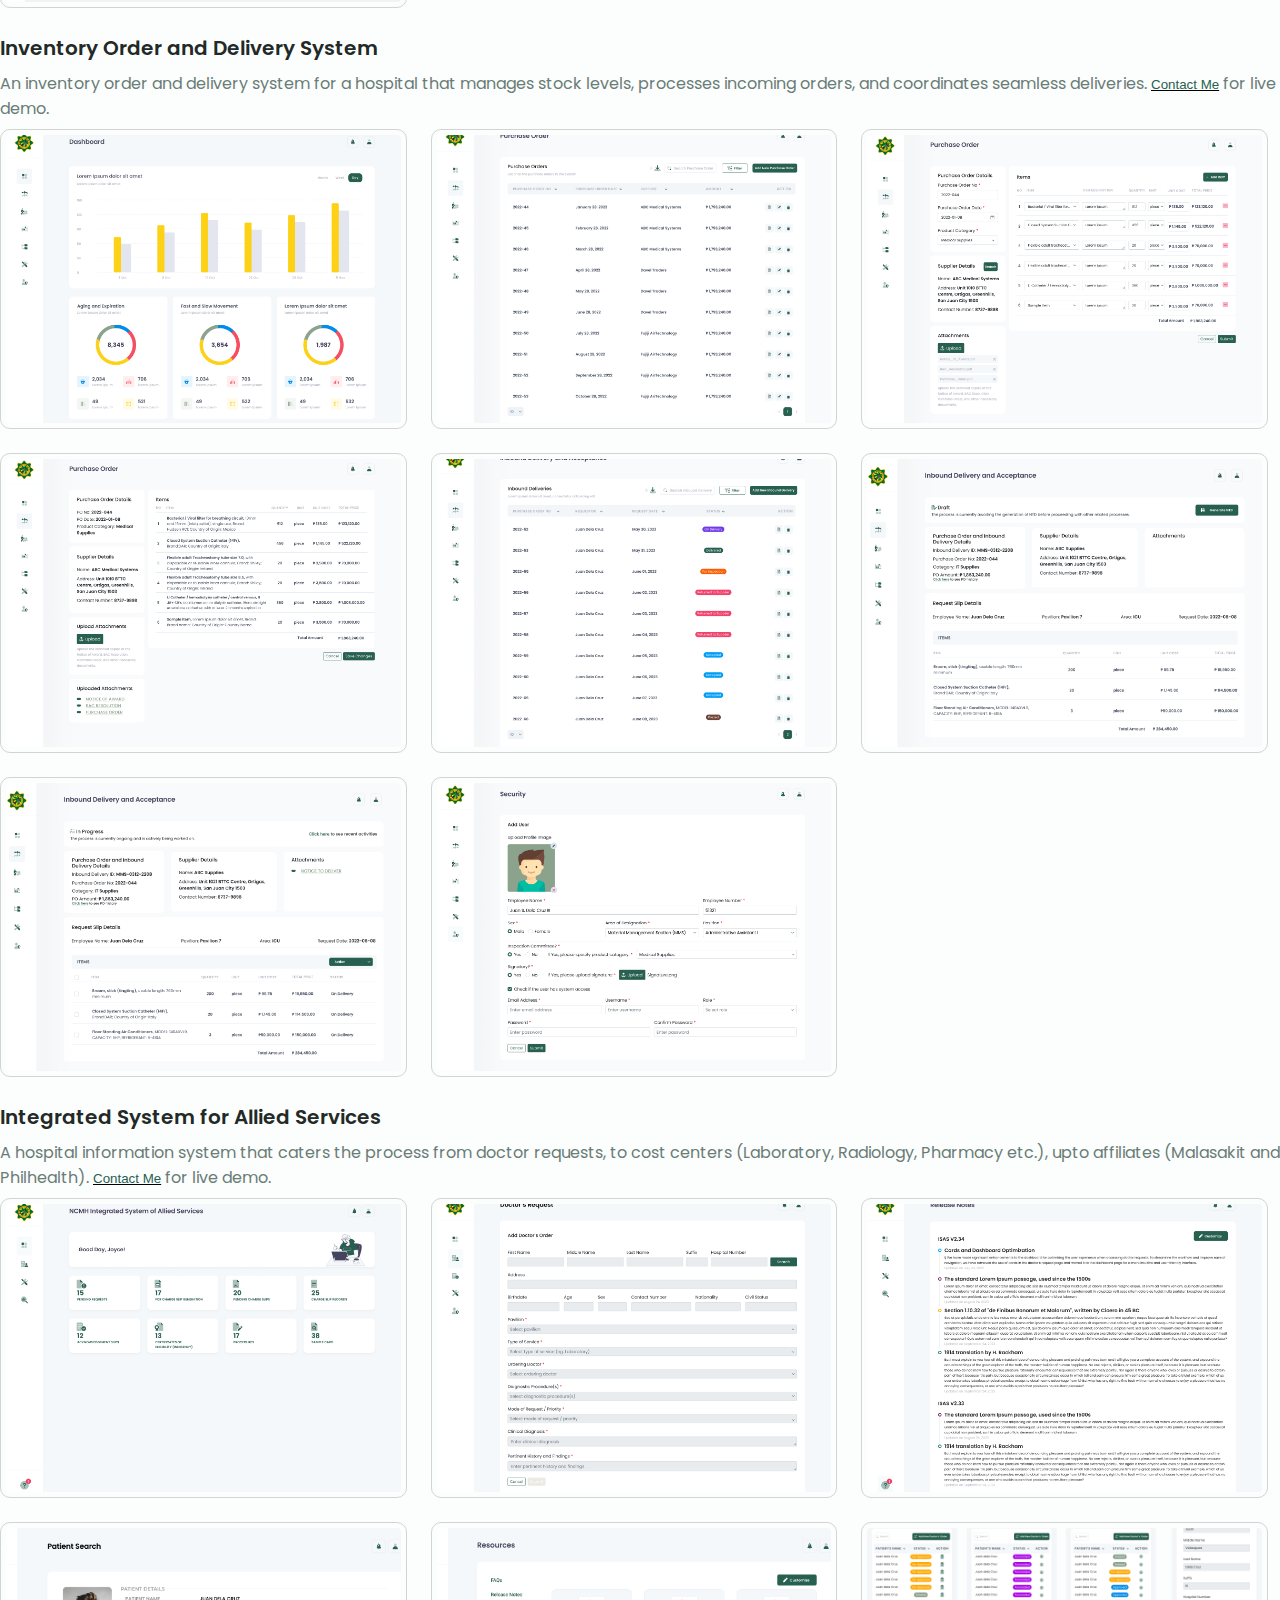
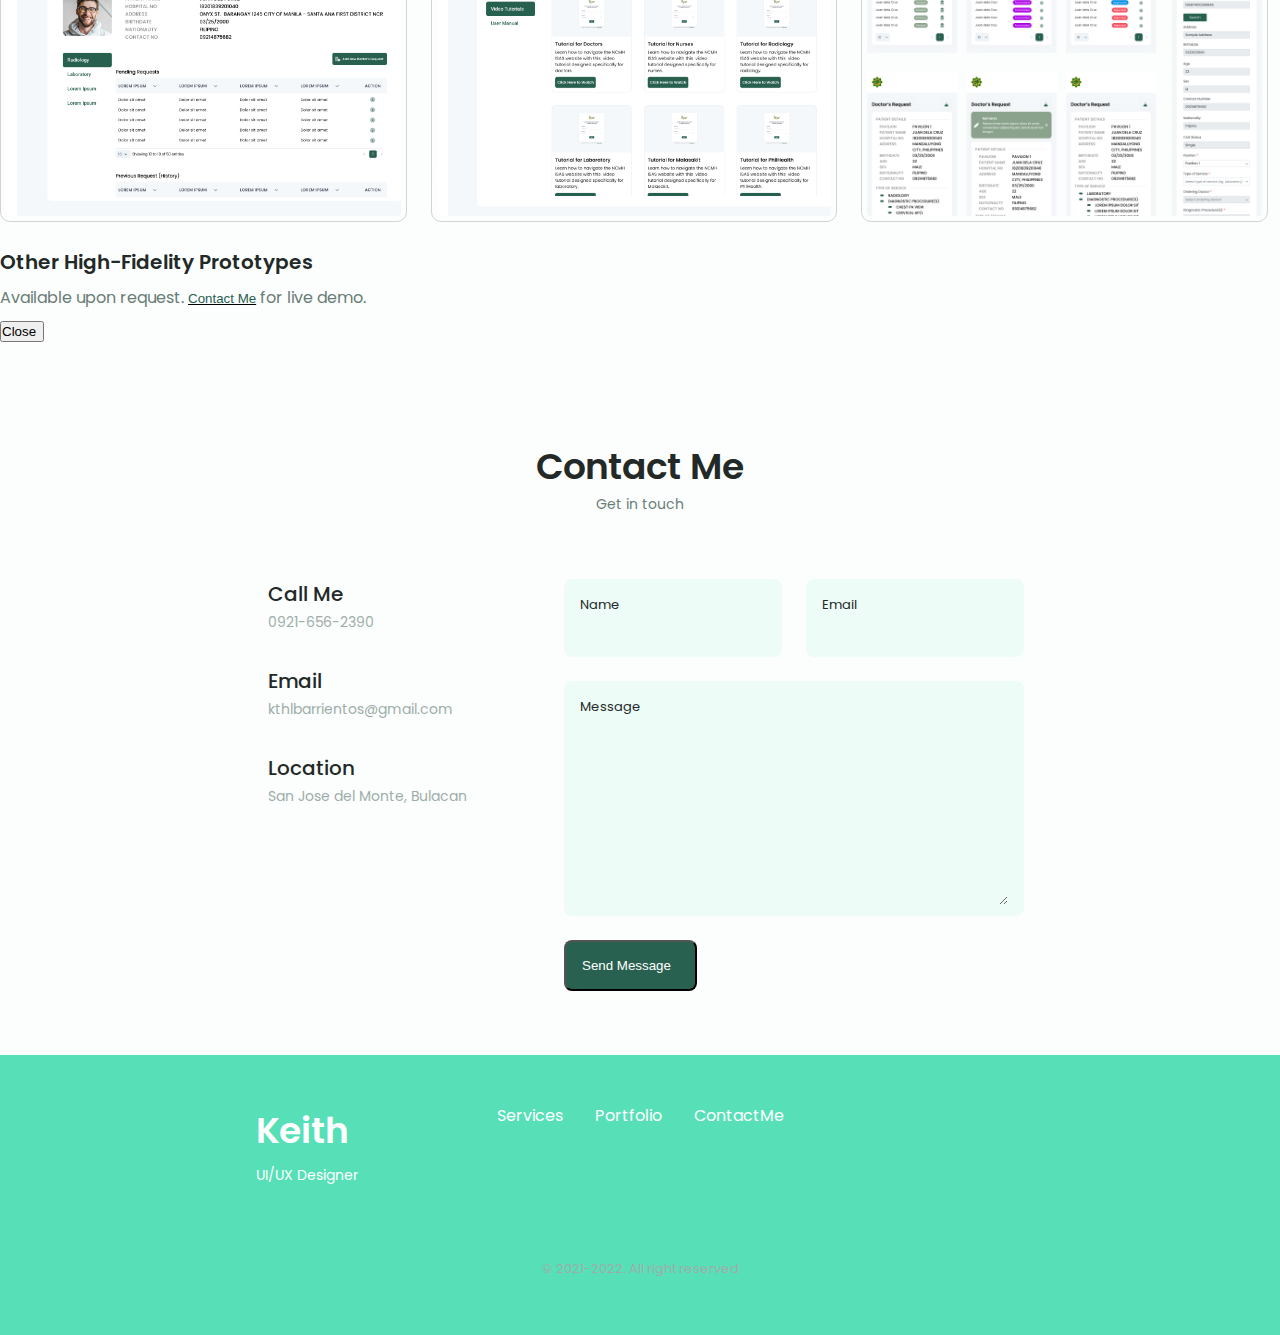
==== commit 84262db4: "Updated CV and added services" ====
--- a/index.html
+++ b/index.html
@@ -819,6 +819,80 @@
                             </div>
                         </div>
                     </div>
+
+                    <!--==================== SERVICE 4 ====================-->
+                    <div class="services__content">
+                        <div>
+                            <i class="uil uil-files-landscapes-alt services__icon"></i>
+                            <h3 class="services__title">Documentations</h3>
+                        </div>
+
+                        <span class="button button--flex button--small button--link services__button">
+                            View More
+                            <i class="uil uil-arrow-right button__icon"></i>
+                        </span>
+
+                        <div class="services__modal">
+                            <div class="services__modal-content">
+                                <h4 class="services__modal-title">Documentations</h4>
+                                <i class="uil uil-times services__modal-close"></i>
+
+                                <ul class="services__modal-services grid">
+                                    <li class="services__modal-service">
+                                        <i class="uil uil-check-circle services__modal-icon"></i>
+                                        <p>I create comprehensive user manuals to guide users through efficient system navigation.</p>
+                                    </li>
+                                    <li class="services__modal-service">
+                                        <i class="uil uil-check-circle services__modal-icon"></i>
+                                        <p>I develop detailed test scripts and test cases to ensure thorough testing and validation of system functionalities.</p>
+                                    </li>
+                                    <li class="services__modal-service">
+                                        <i class="uil uil-check-circle services__modal-icon"></i>
+                                        <p>I craft user-friendly process flows, offering a clear visualization of procedural steps within a system.</p>
+                                    </li>
+                                    <li class="services__modal-service">
+                                        <i class="uil uil-check-circle services__modal-icon"></i>
+                                        <p>I design and document user stories, providing narratives that capture end-users' interactions and experiences with the system.</p>
+                                    </li>
+                                </ul>
+                            </div>
+                        </div>
+                    </div>
+
+                    <!--==================== SERVICE 5 ====================-->
+                    <div class="services__content">
+                        <div>
+                            <i class="uil uil-video services__icon"></i>
+                            <h3 class="services__title">Video <br> Editing</h3>
+                        </div>
+
+                        <span class="button button--flex button--small button--link services__button">
+                            View More
+                            <i class="uil uil-arrow-right button__icon"></i>
+                        </span>
+
+                        <div class="services__modal">
+                            <div class="services__modal-content">
+                                <h4 class="services__modal-title">Video Editing</h4>
+                                <i class="uil uil-times services__modal-close"></i>
+
+                                <ul class="services__modal-services grid">
+                                    <li class="services__modal-service">
+                                        <i class="uil uil-check-circle services__modal-icon"></i>
+                                        <p>I specialize in editing tutorial videos to enhance clarity and engagement.</p>
+                                    </li>
+                                    <li class="services__modal-service">
+                                        <i class="uil uil-check-circle services__modal-icon"></i>
+                                        <p>I add subtitles and captions to improve accessibility and cater to a diverse audience.</p>
+                                    </li>
+                                    <li class="services__modal-service">
+                                        <i class="uil uil-check-circle services__modal-icon"></i>
+                                        <p>I offer personalized consultation to align video editing with the specific goals and style preferences of the tutorial content.</p>
+                                    </li>
+                                </ul>
+                            </div>
+                        </div>
+                    </div>
                 </div>
             </section>
 
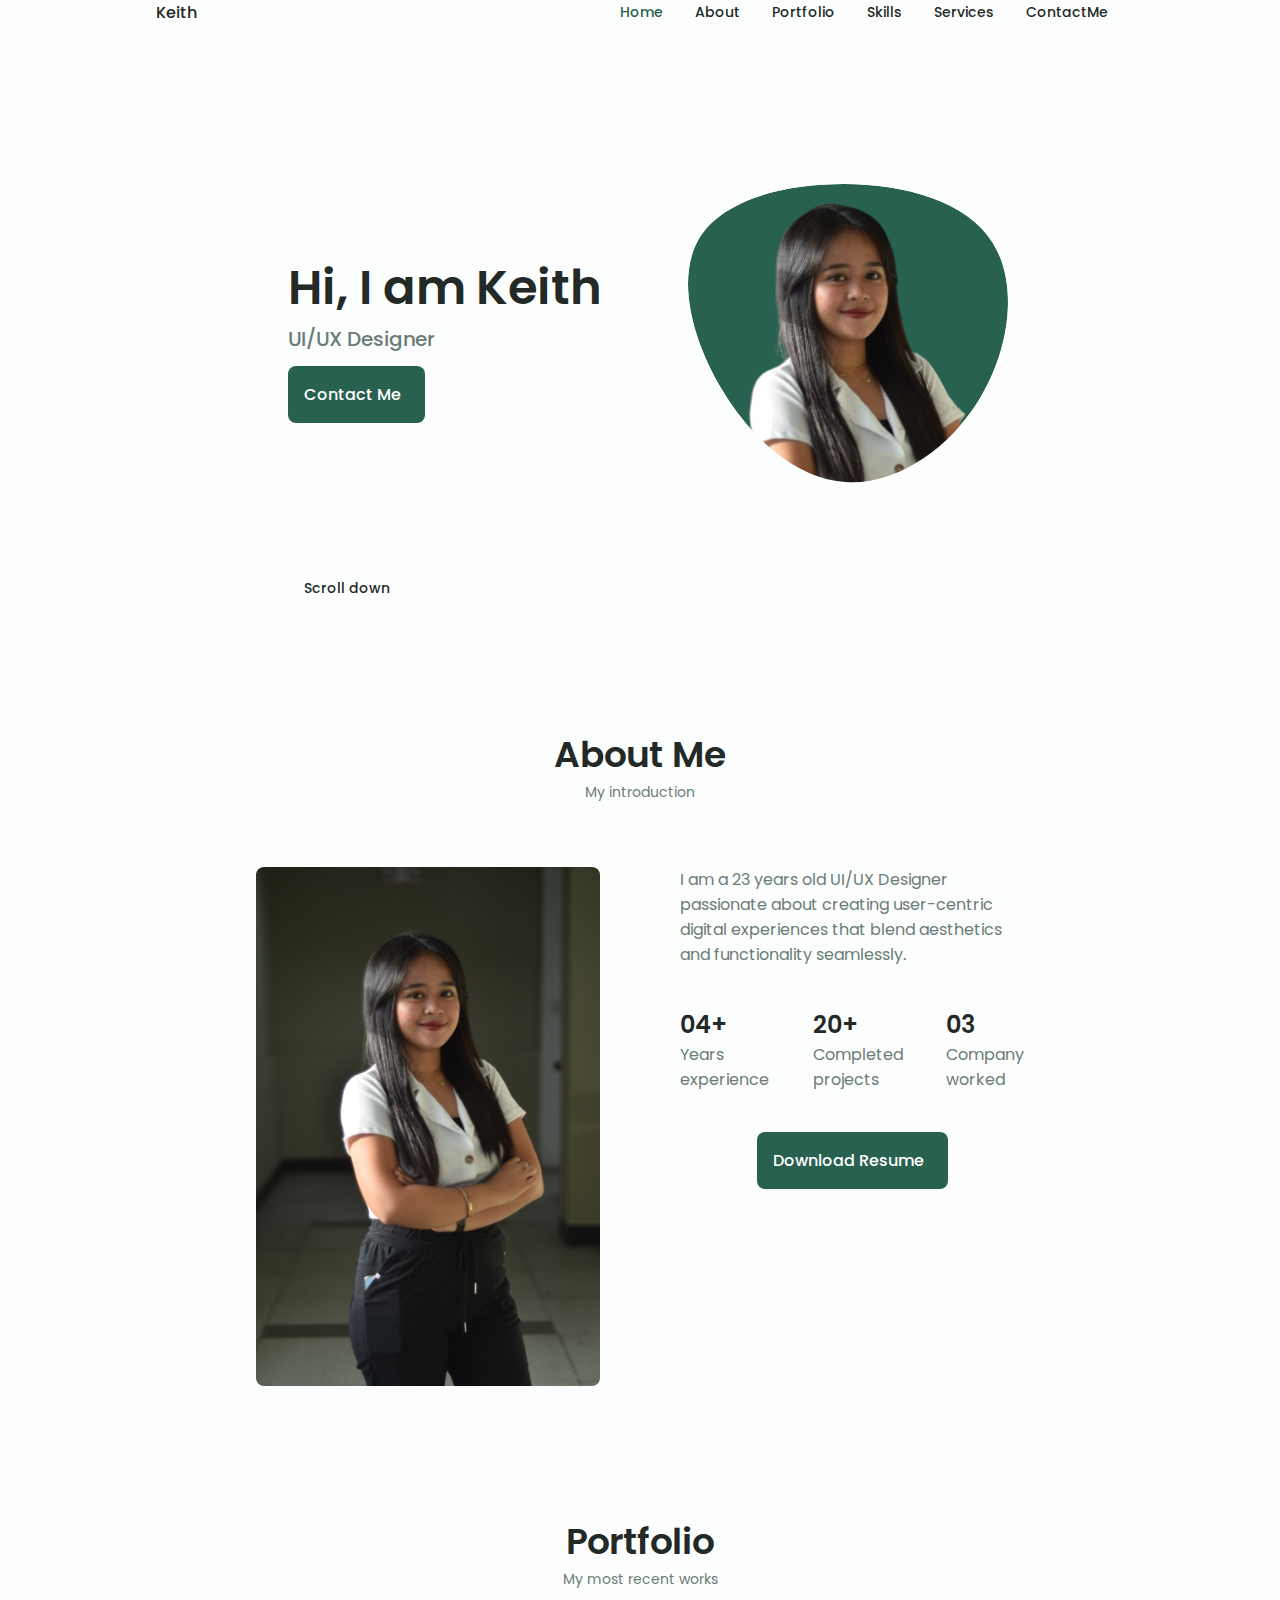
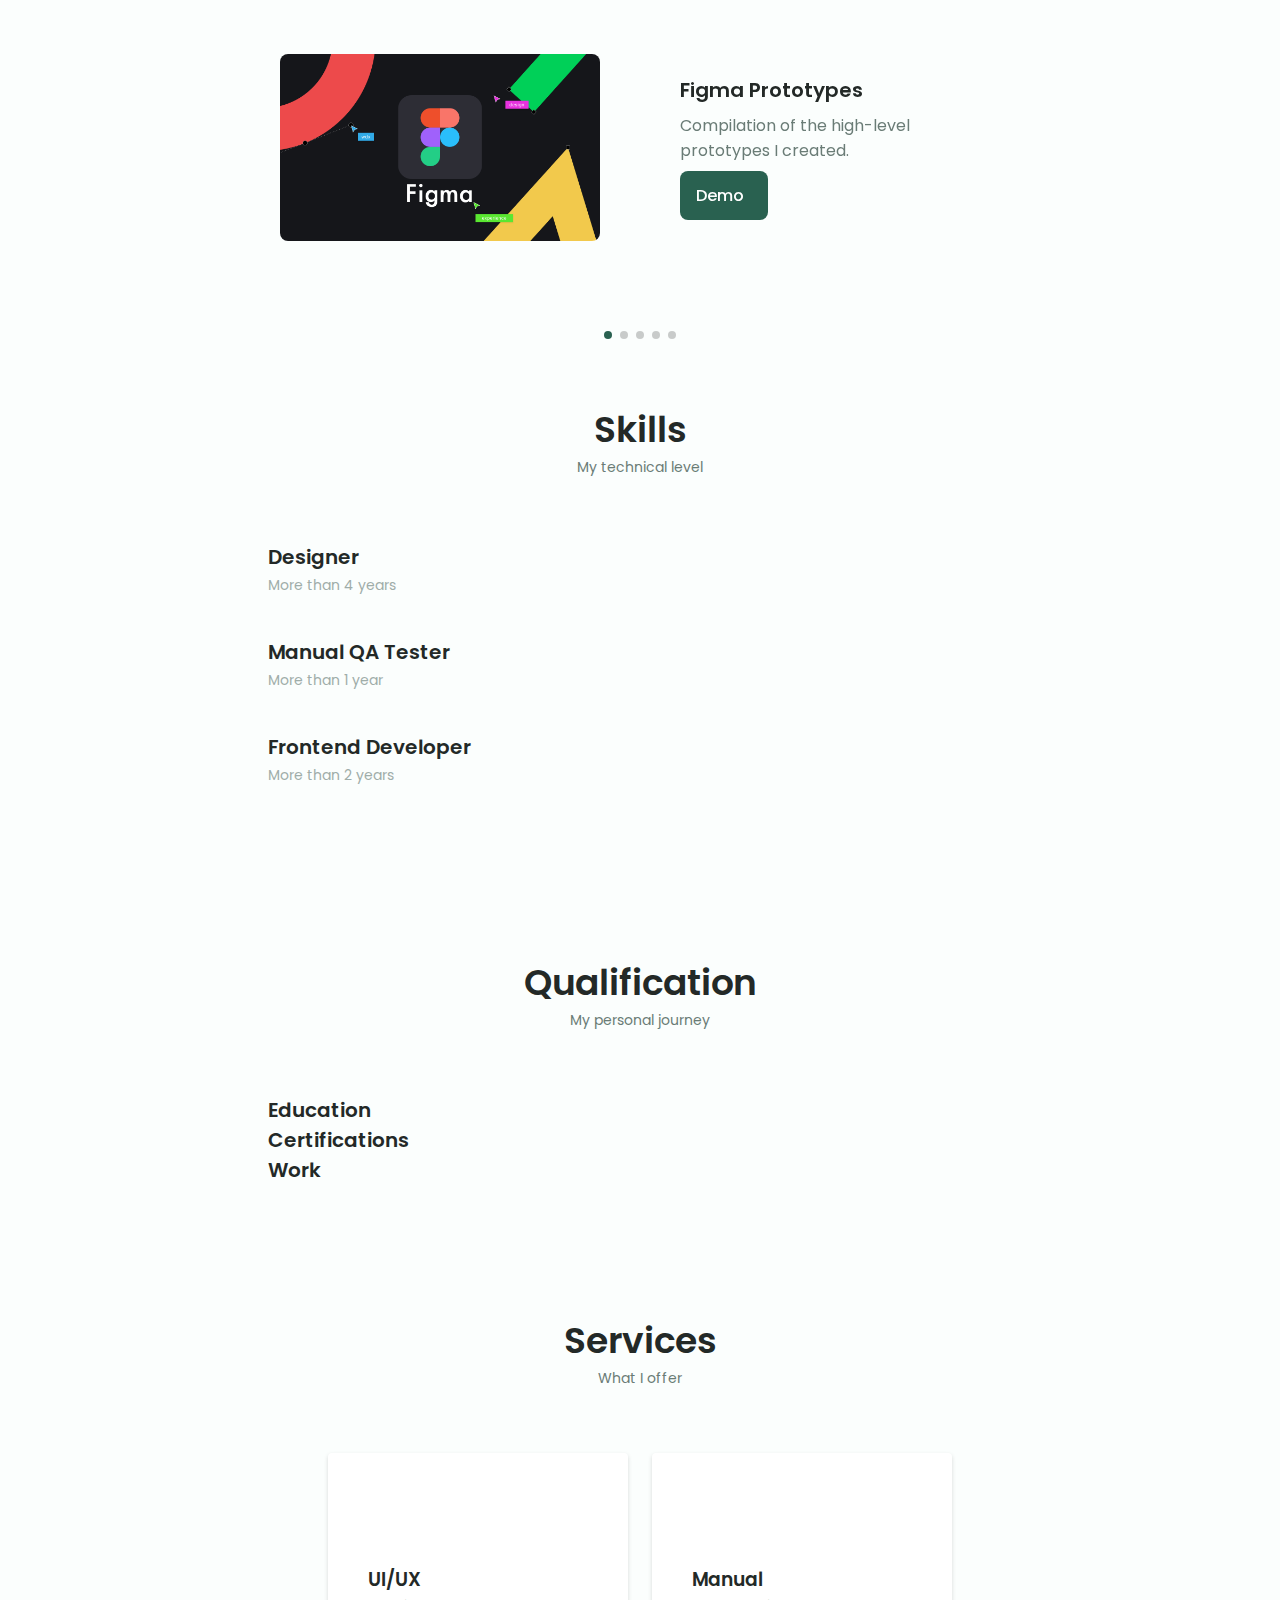
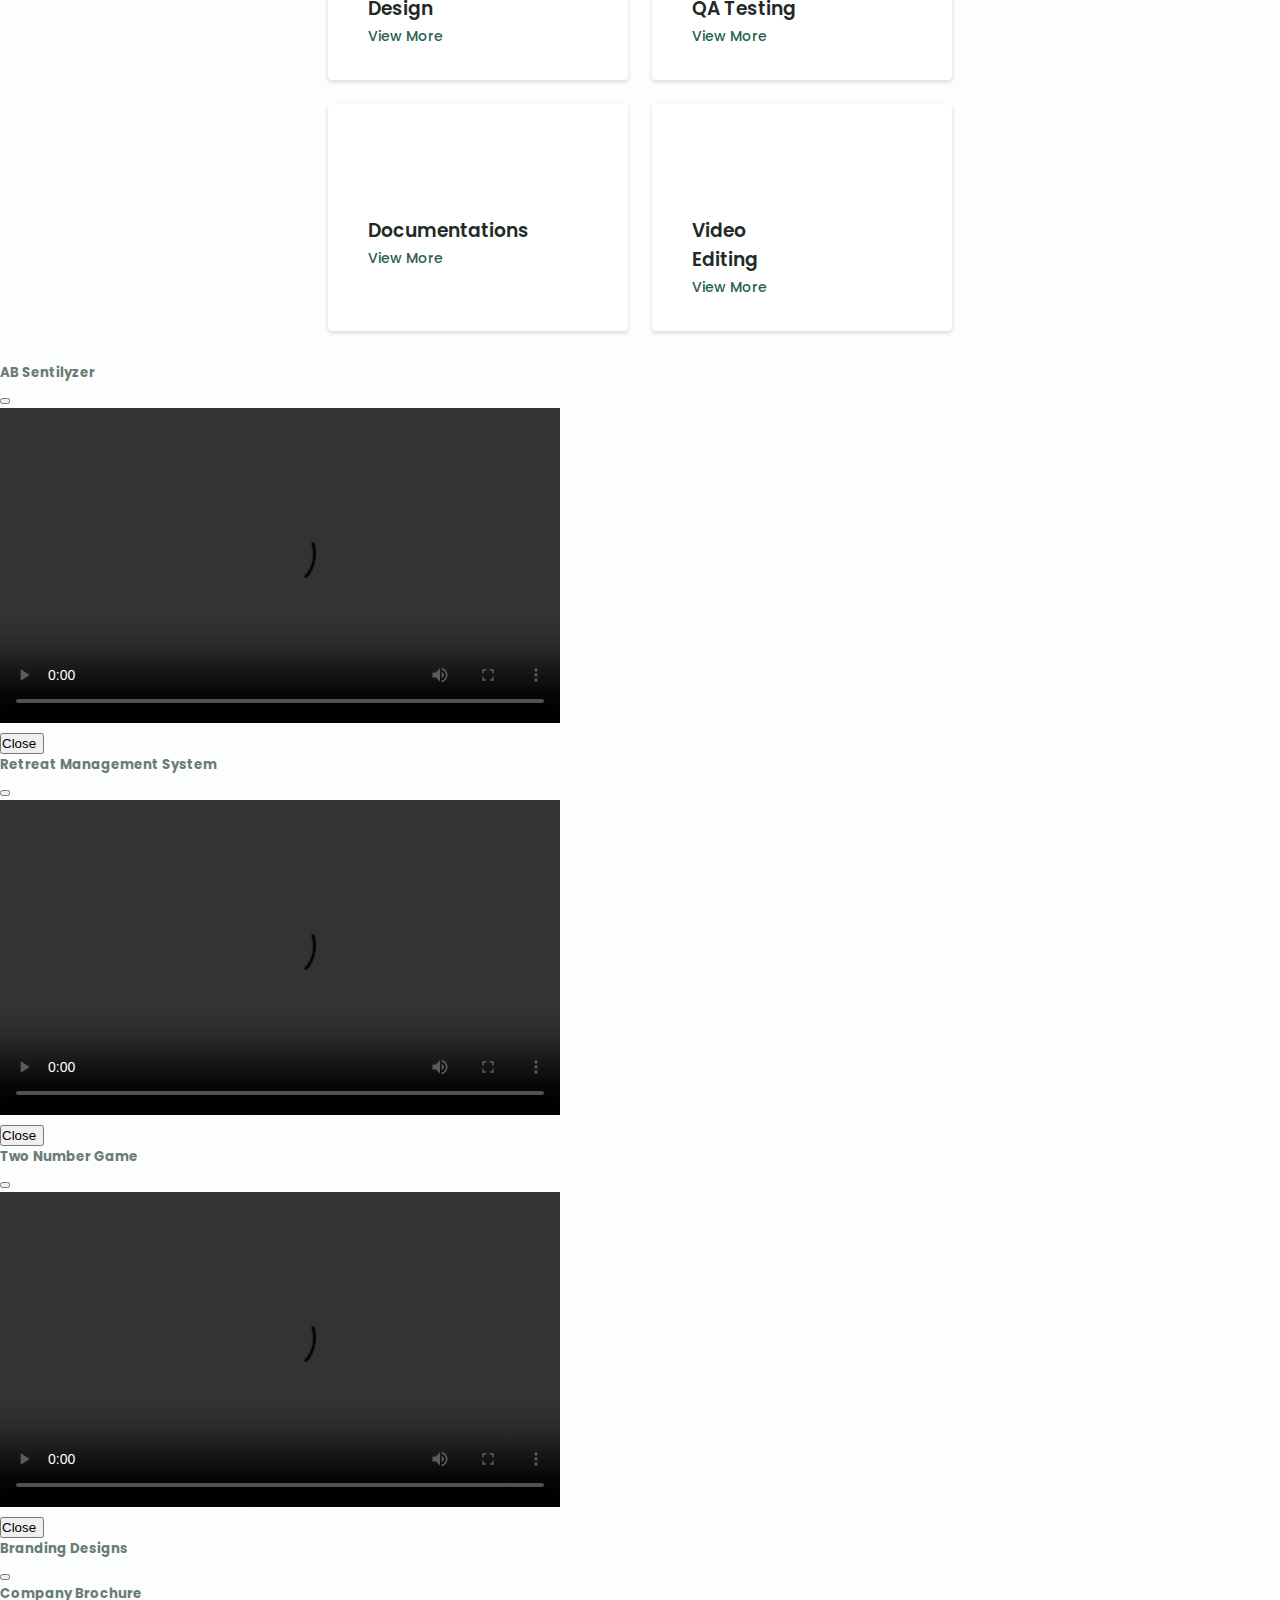
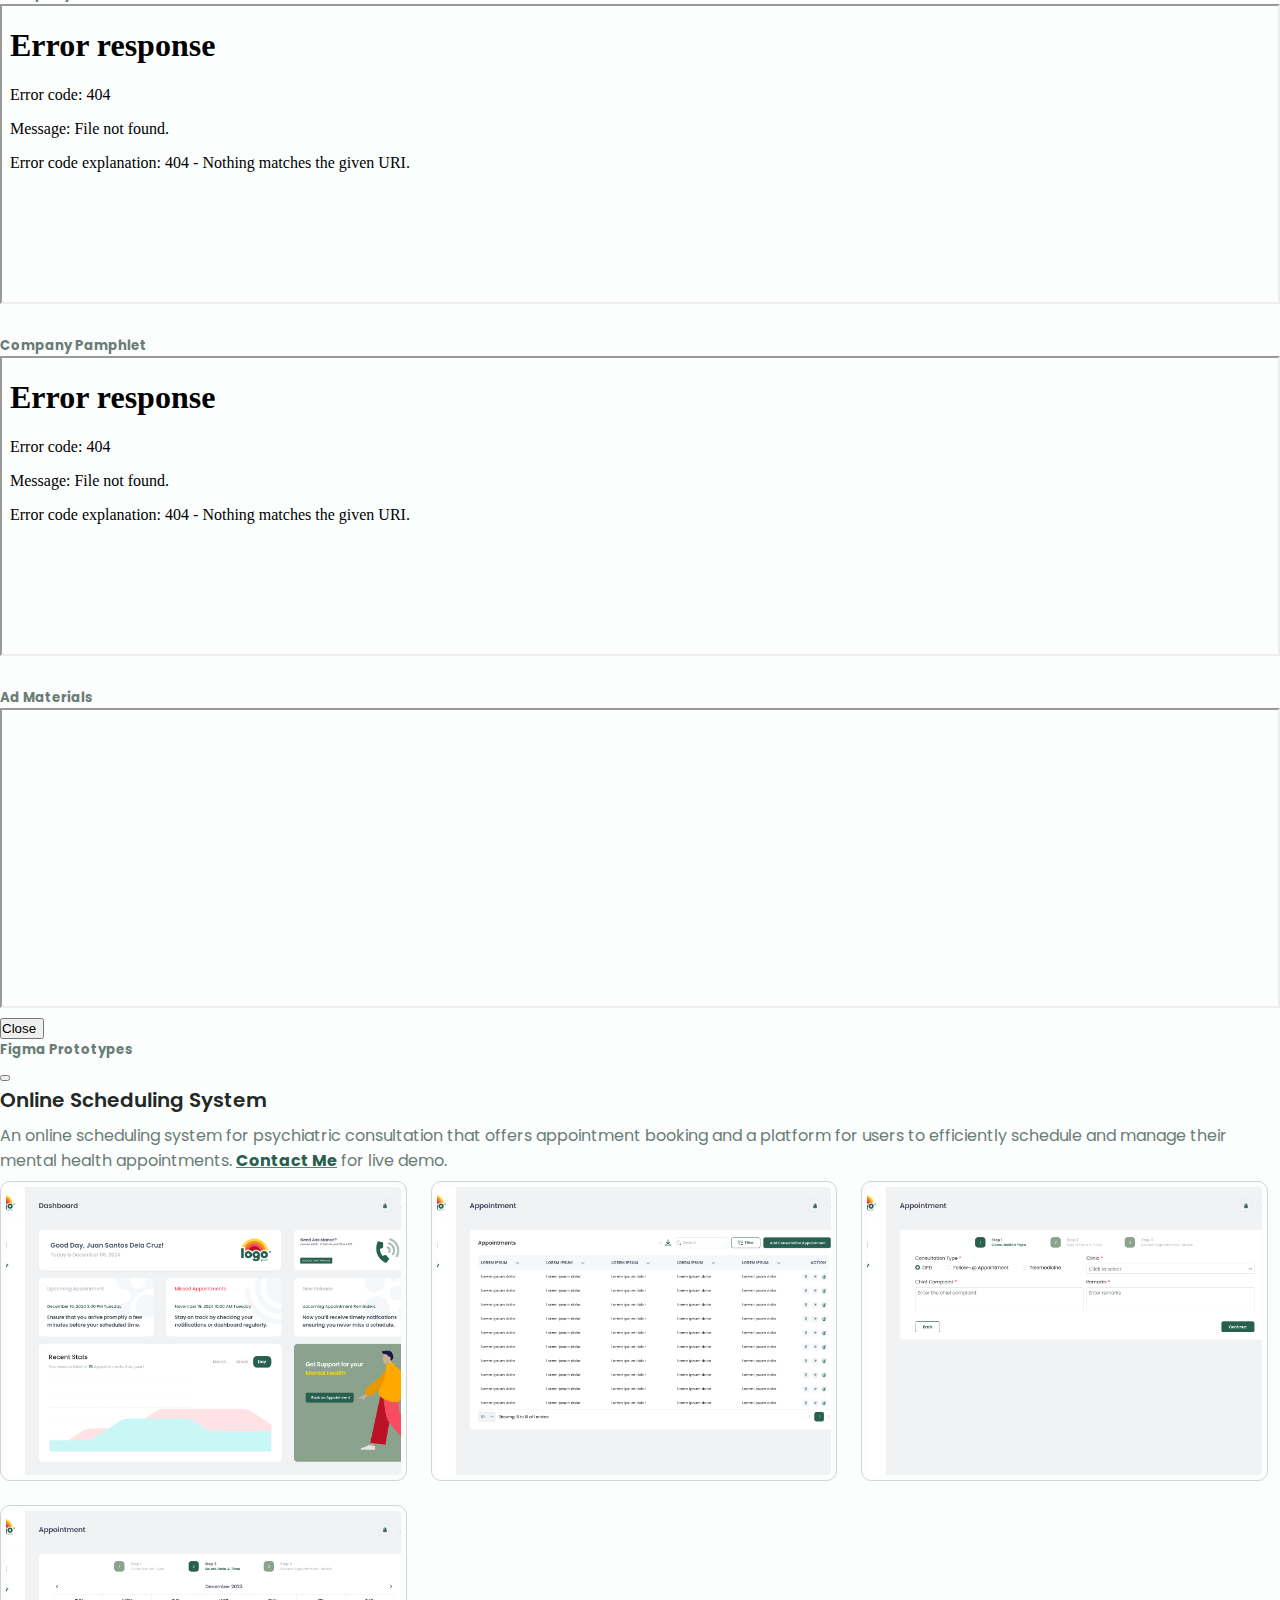
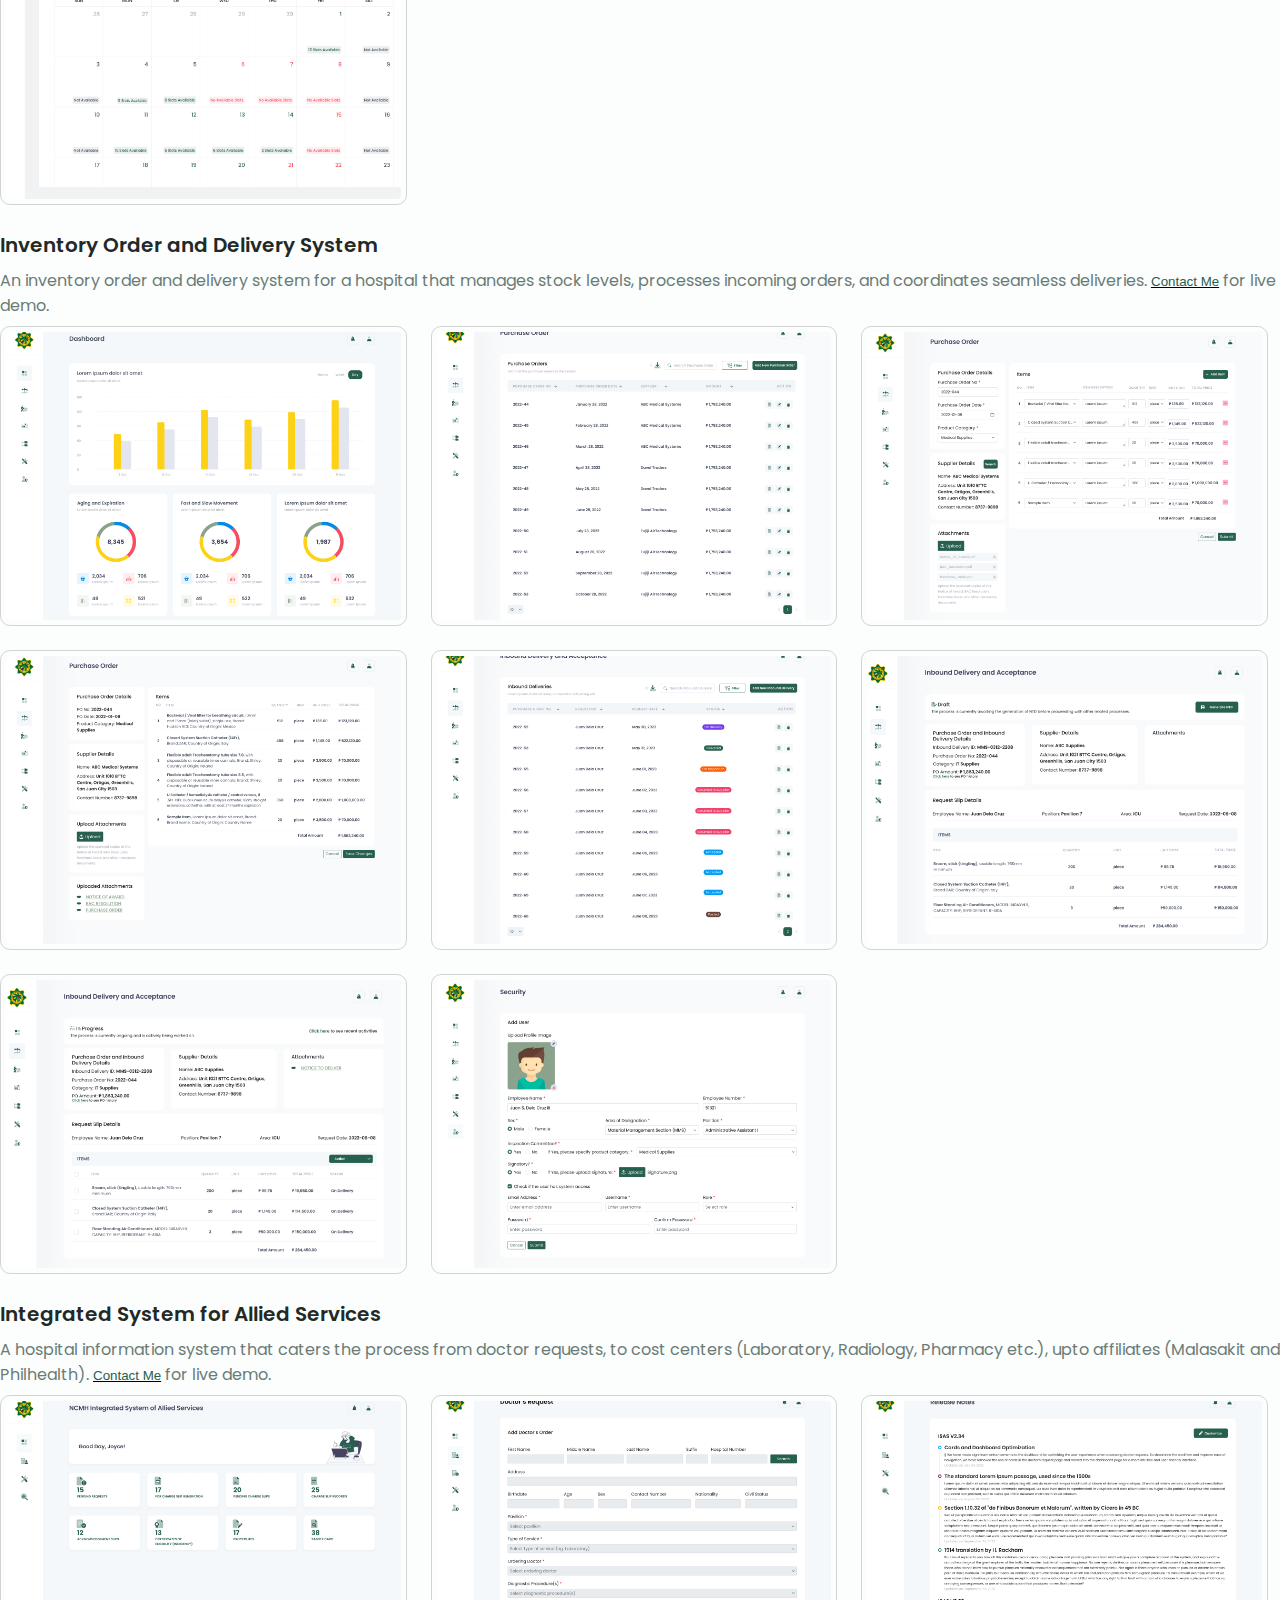
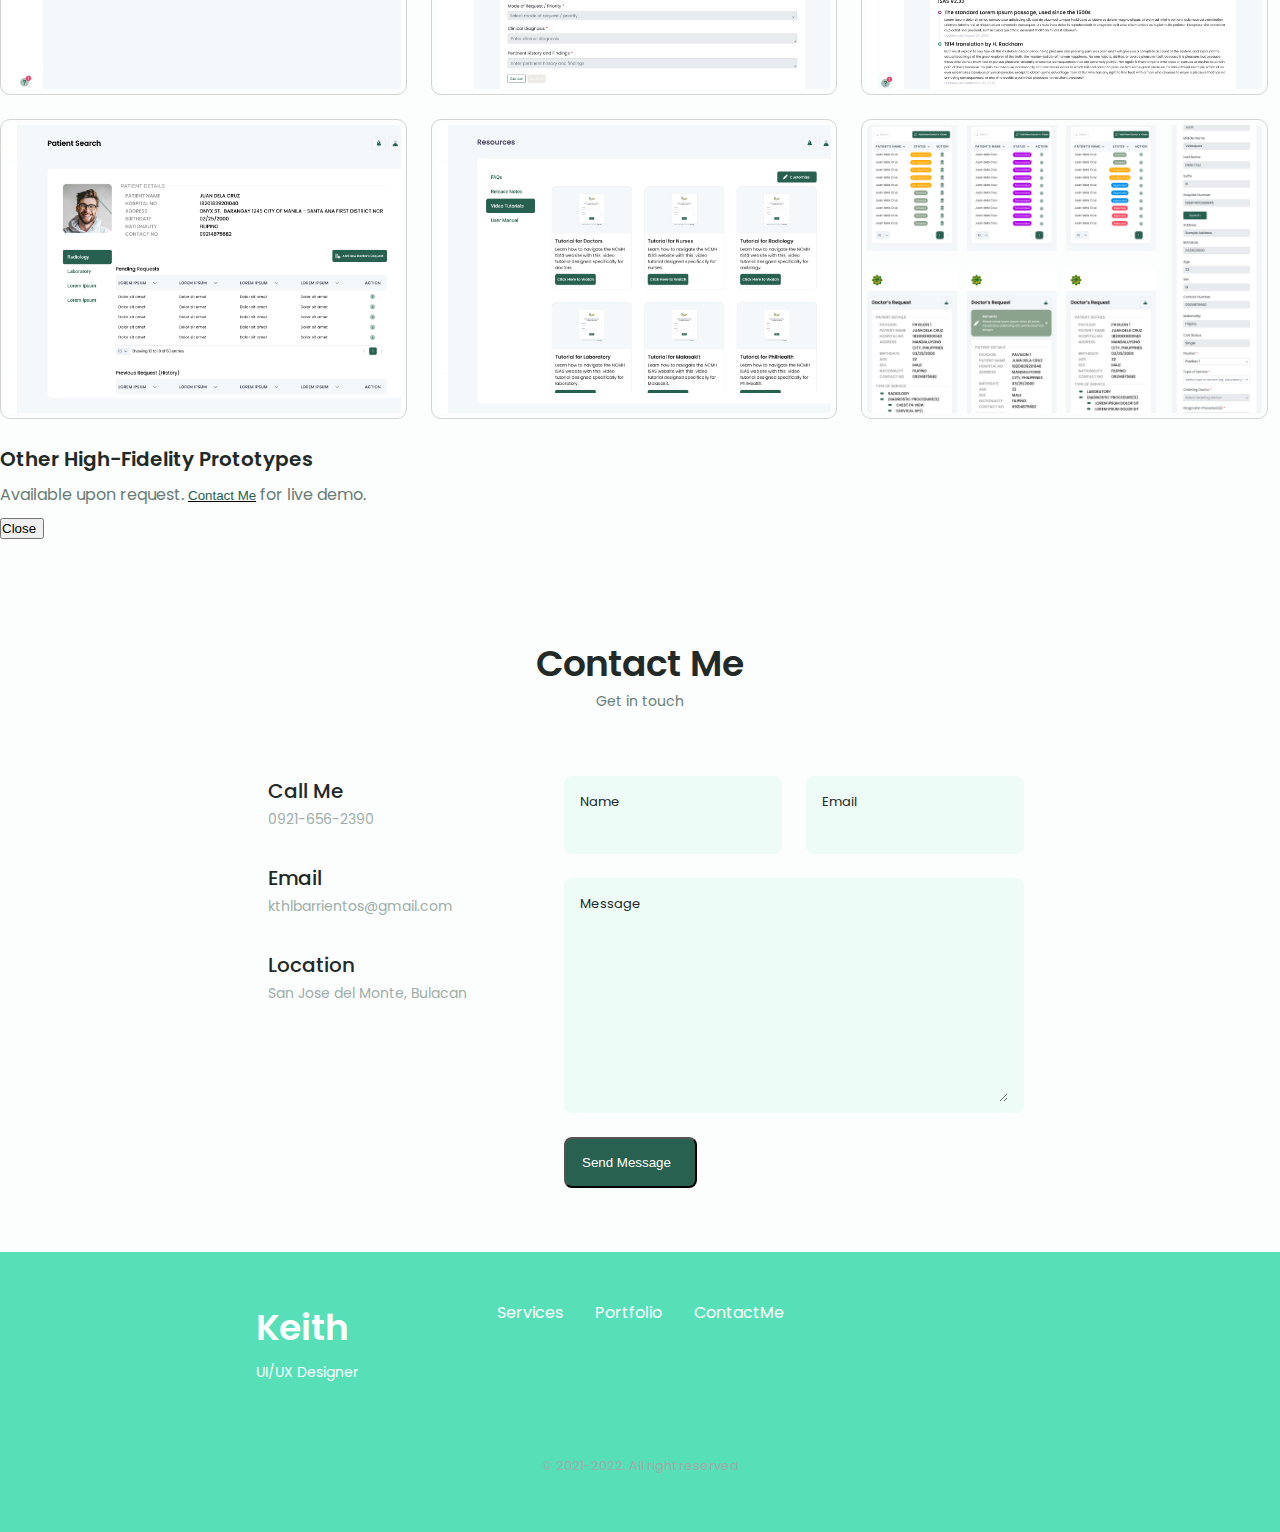
==== commit c6551b87: "Added new pictures and updated CV" ====
--- a/index.html
+++ b/index.html
@@ -107,7 +107,7 @@
                                     129.362C2.45775 97.8511 -7.48481 59.1033 6.67581 34.5279C20.9871 10.1032 59.7028 
                                     -0.149132 97.9666 0.00163737C136.23 0.303176 174.193 10.857 190.312 36.4879Z"/>
 
-                                    <image class="home__blob-img" x='-12' y='1' xlink:href="assets/img/perfil2.png"/>
+                                    <image class="home__blob-img" x='-23' y='-35' xlink:href="assets/img/perfil3.png"/>
                                 </g>
                             </svg>
                         </div>
@@ -139,7 +139,7 @@
                 <span class="section__subtitle">My introduction</span>
 
                 <div class="about__container container grid">
-                    <img src="assets/img/toga.PNG" alt="" class="about__img">
+                    <img src="assets/img/about2.jpeg" alt="" class="about__img">
 
                     <div class="about__data">
                         <p class="about__description">I am a 23 years old UI/UX Designer 
@@ -165,7 +165,7 @@
                         </div>
 
                         <div class="about__buttons">
-                            <a download="" target="_blank" href="assets/pdf/CV 2023.pdf" class="button button--flex">
+                            <a download="" target="_blank" href="assets/pdf/CV_2024.pdf" class="button button--flex">
                                 Download Resume<i class="uil uil-download-alt button__icon"></i>
                             </a>
                         </div>
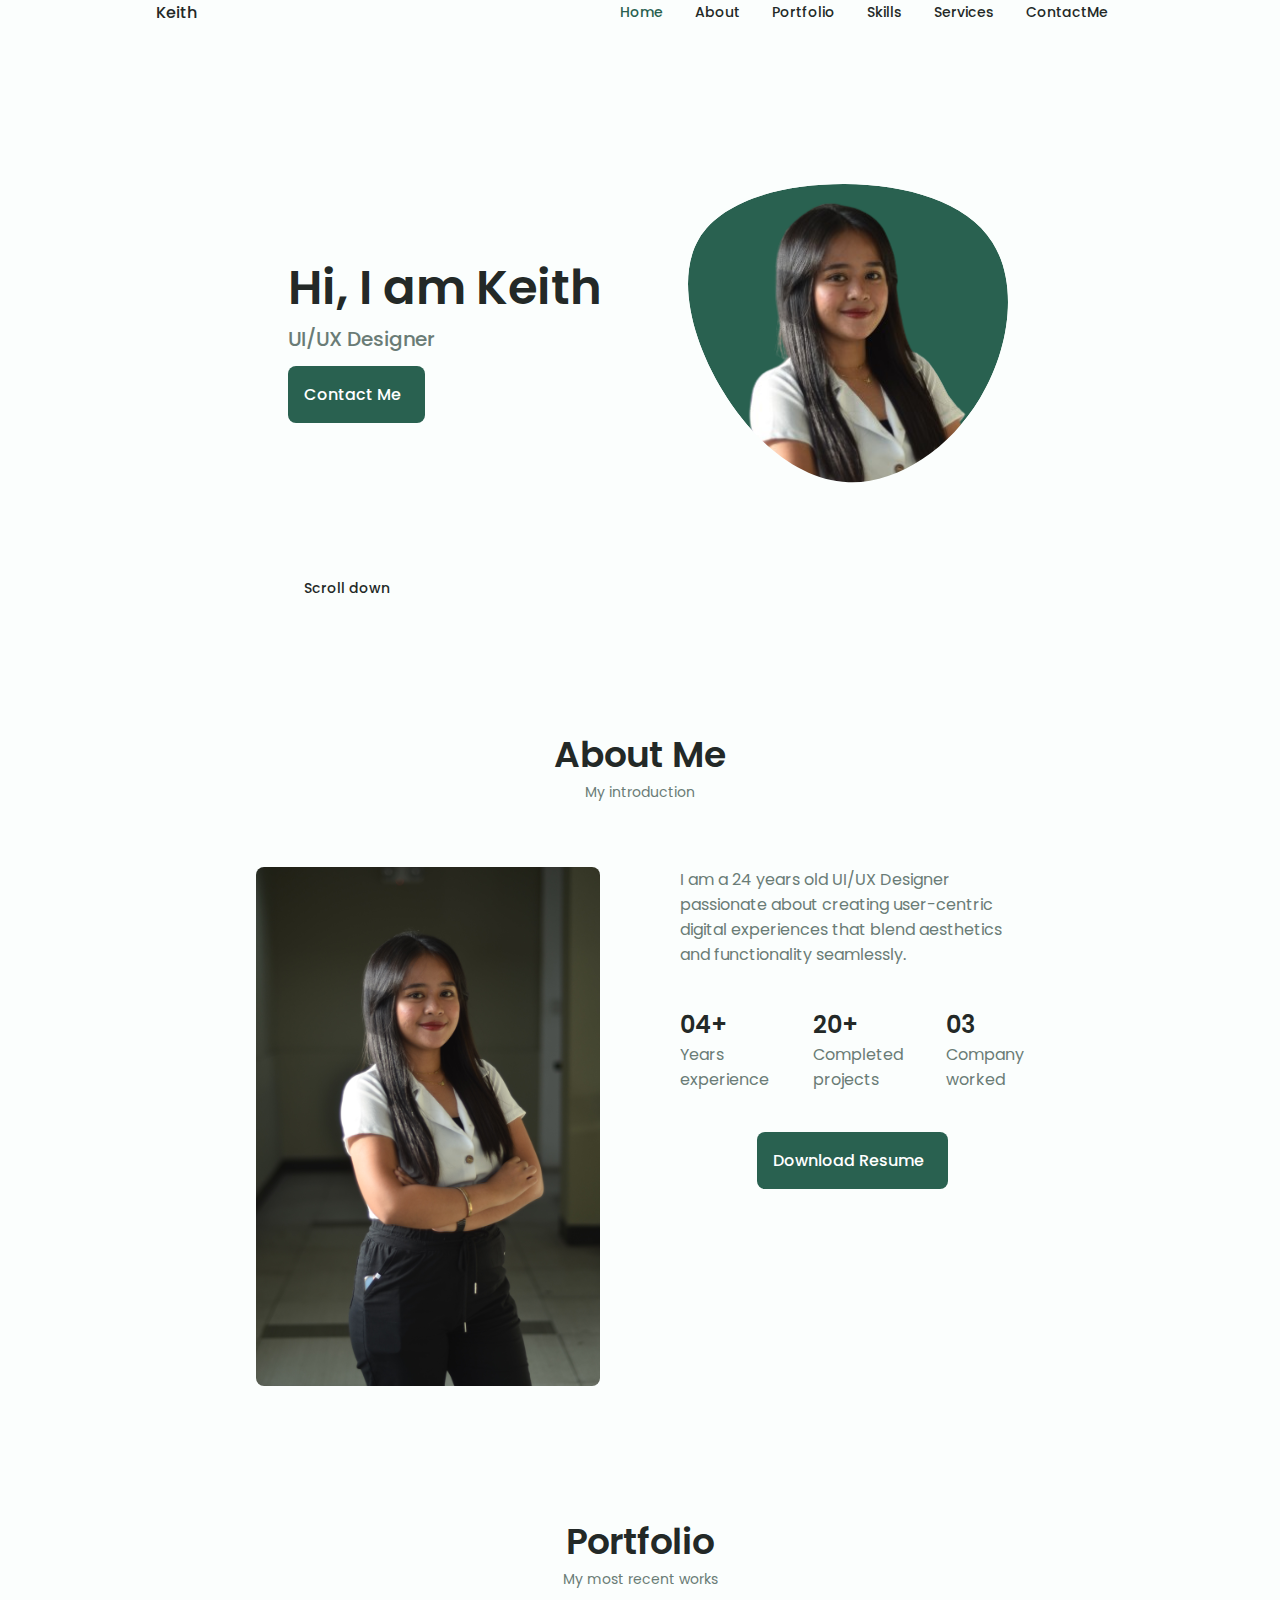
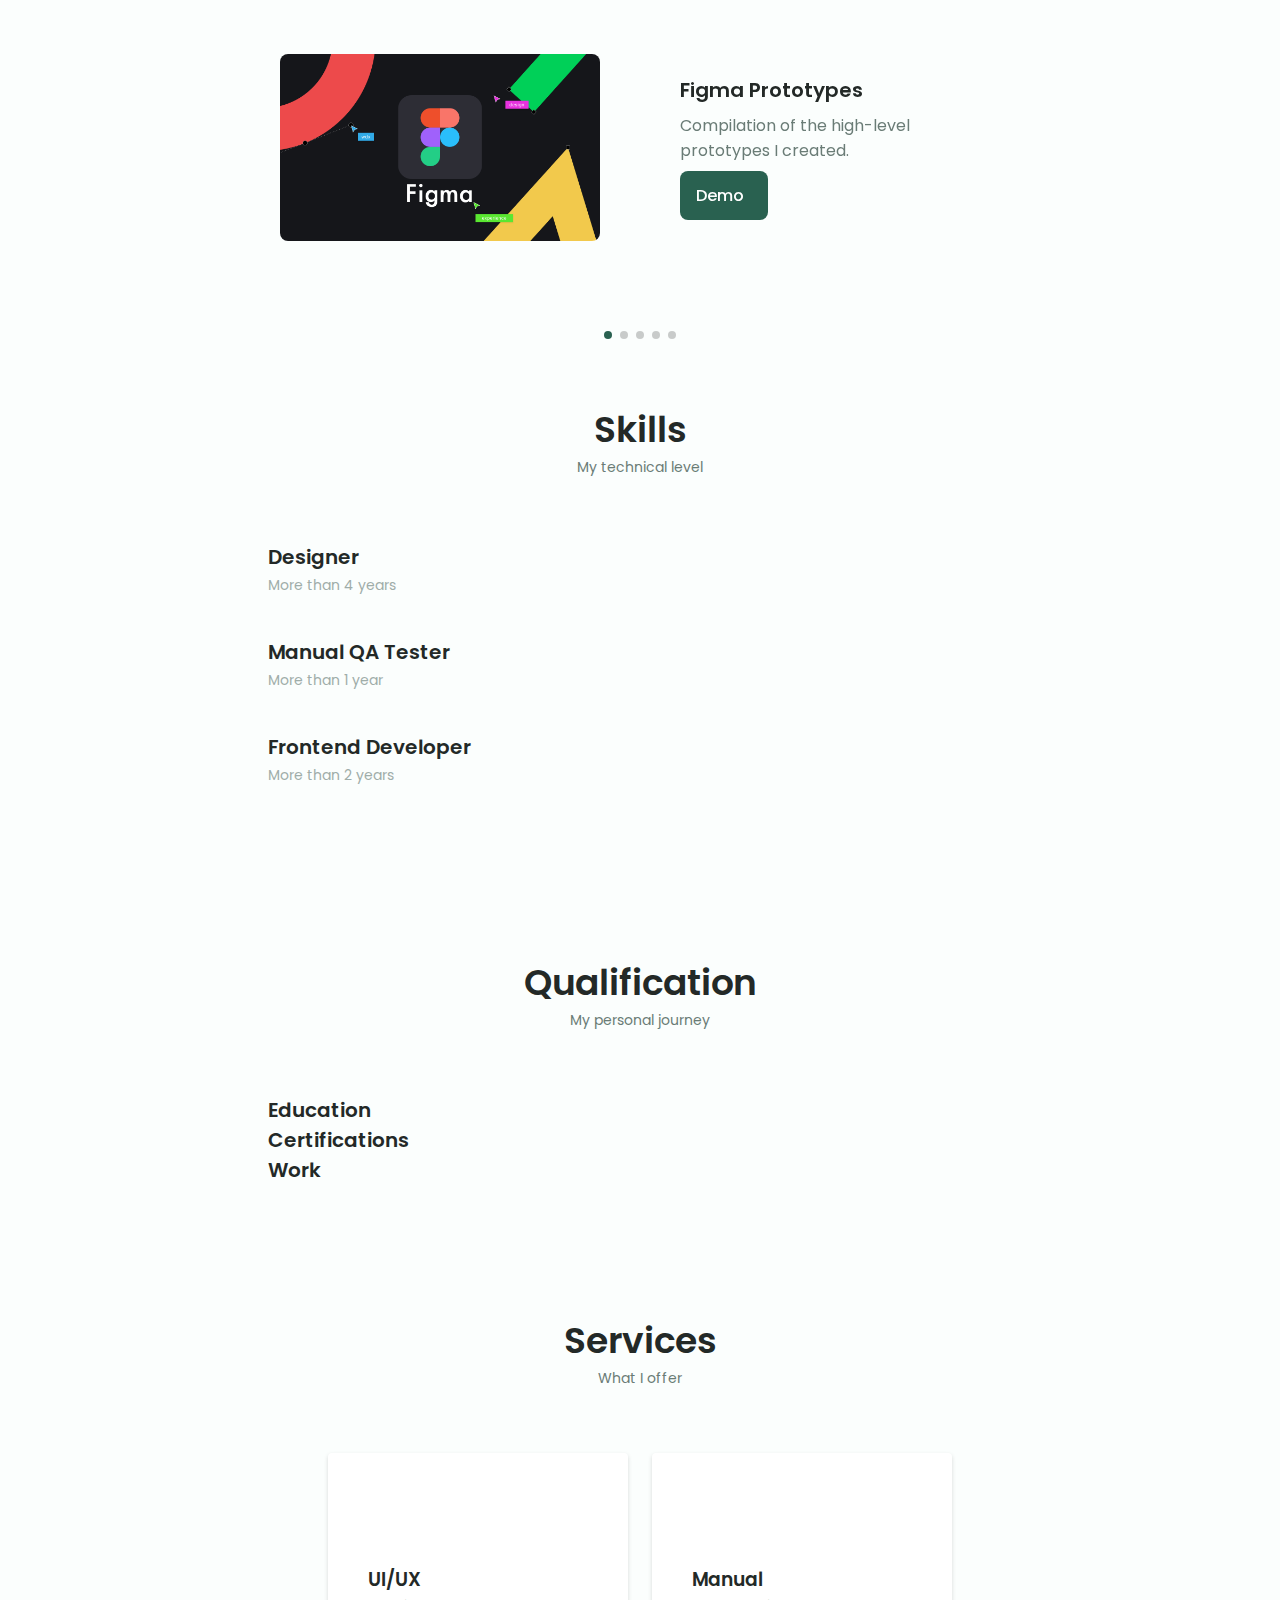
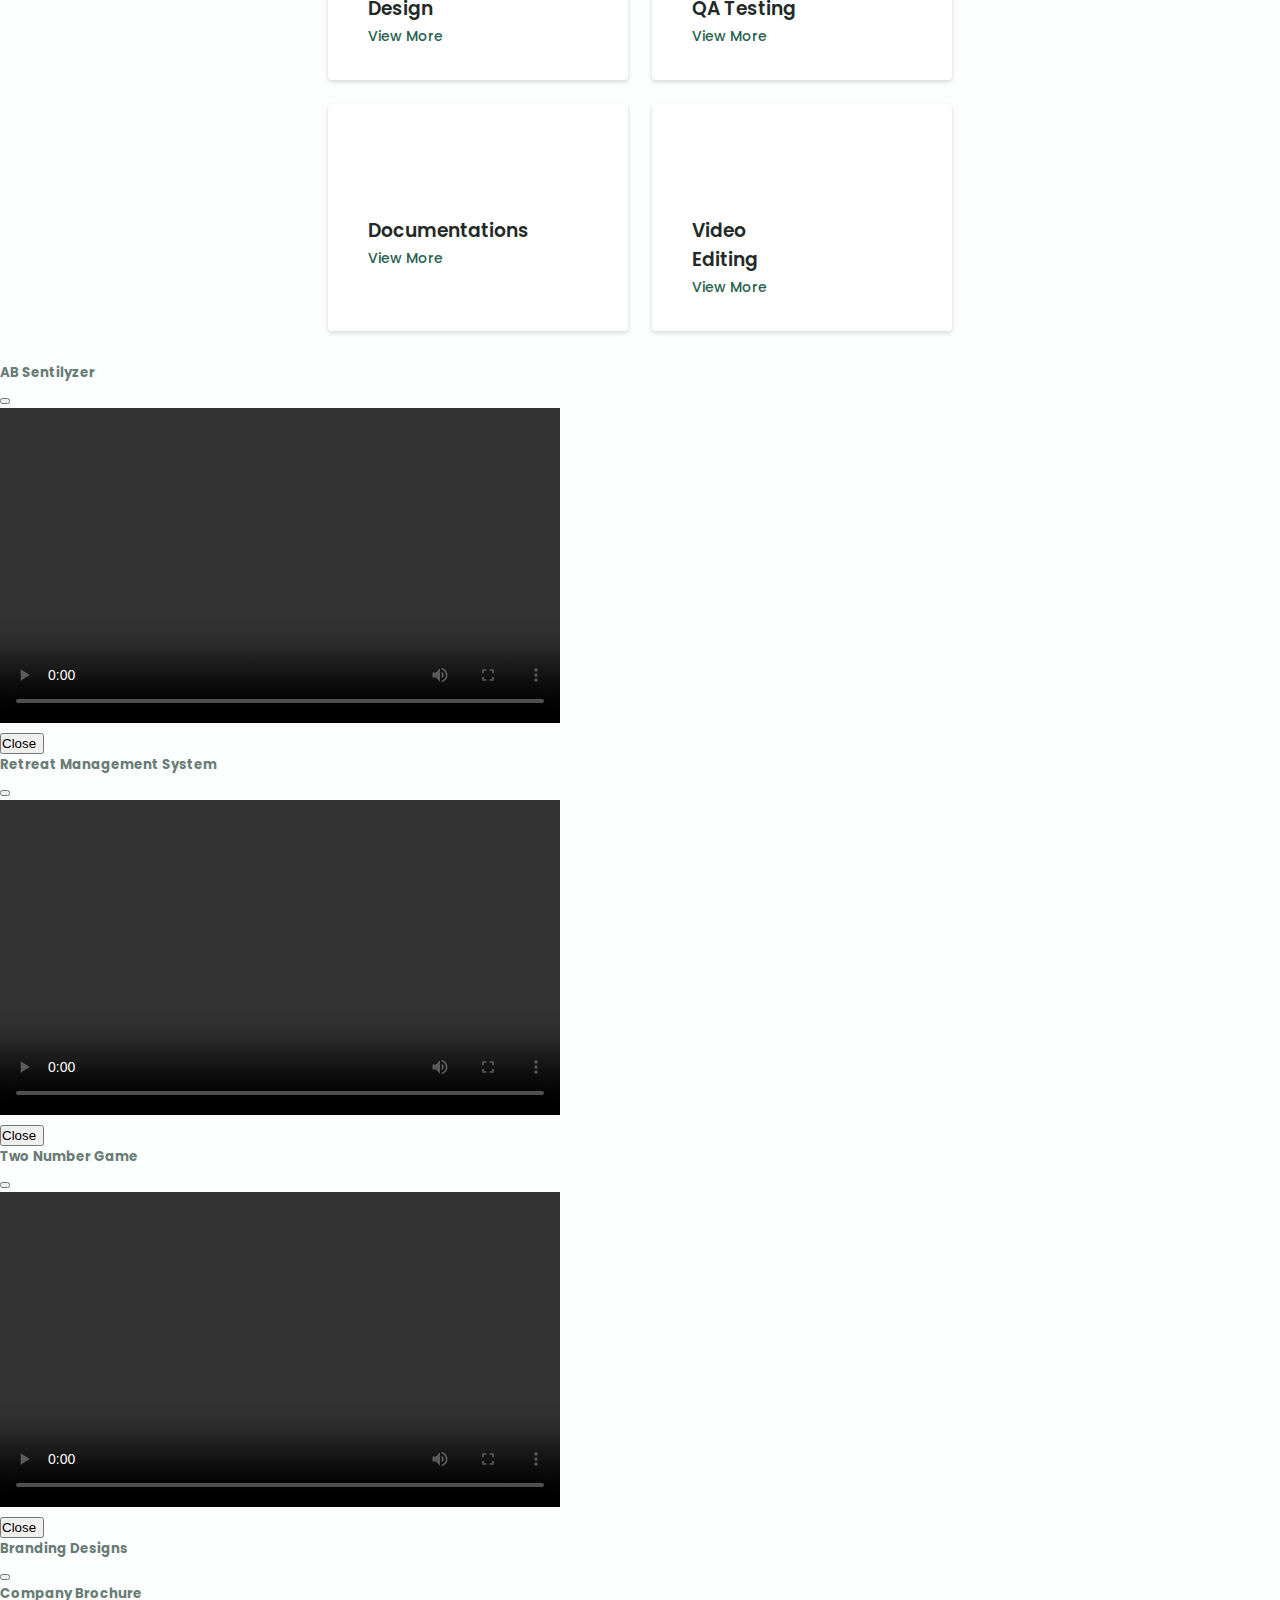
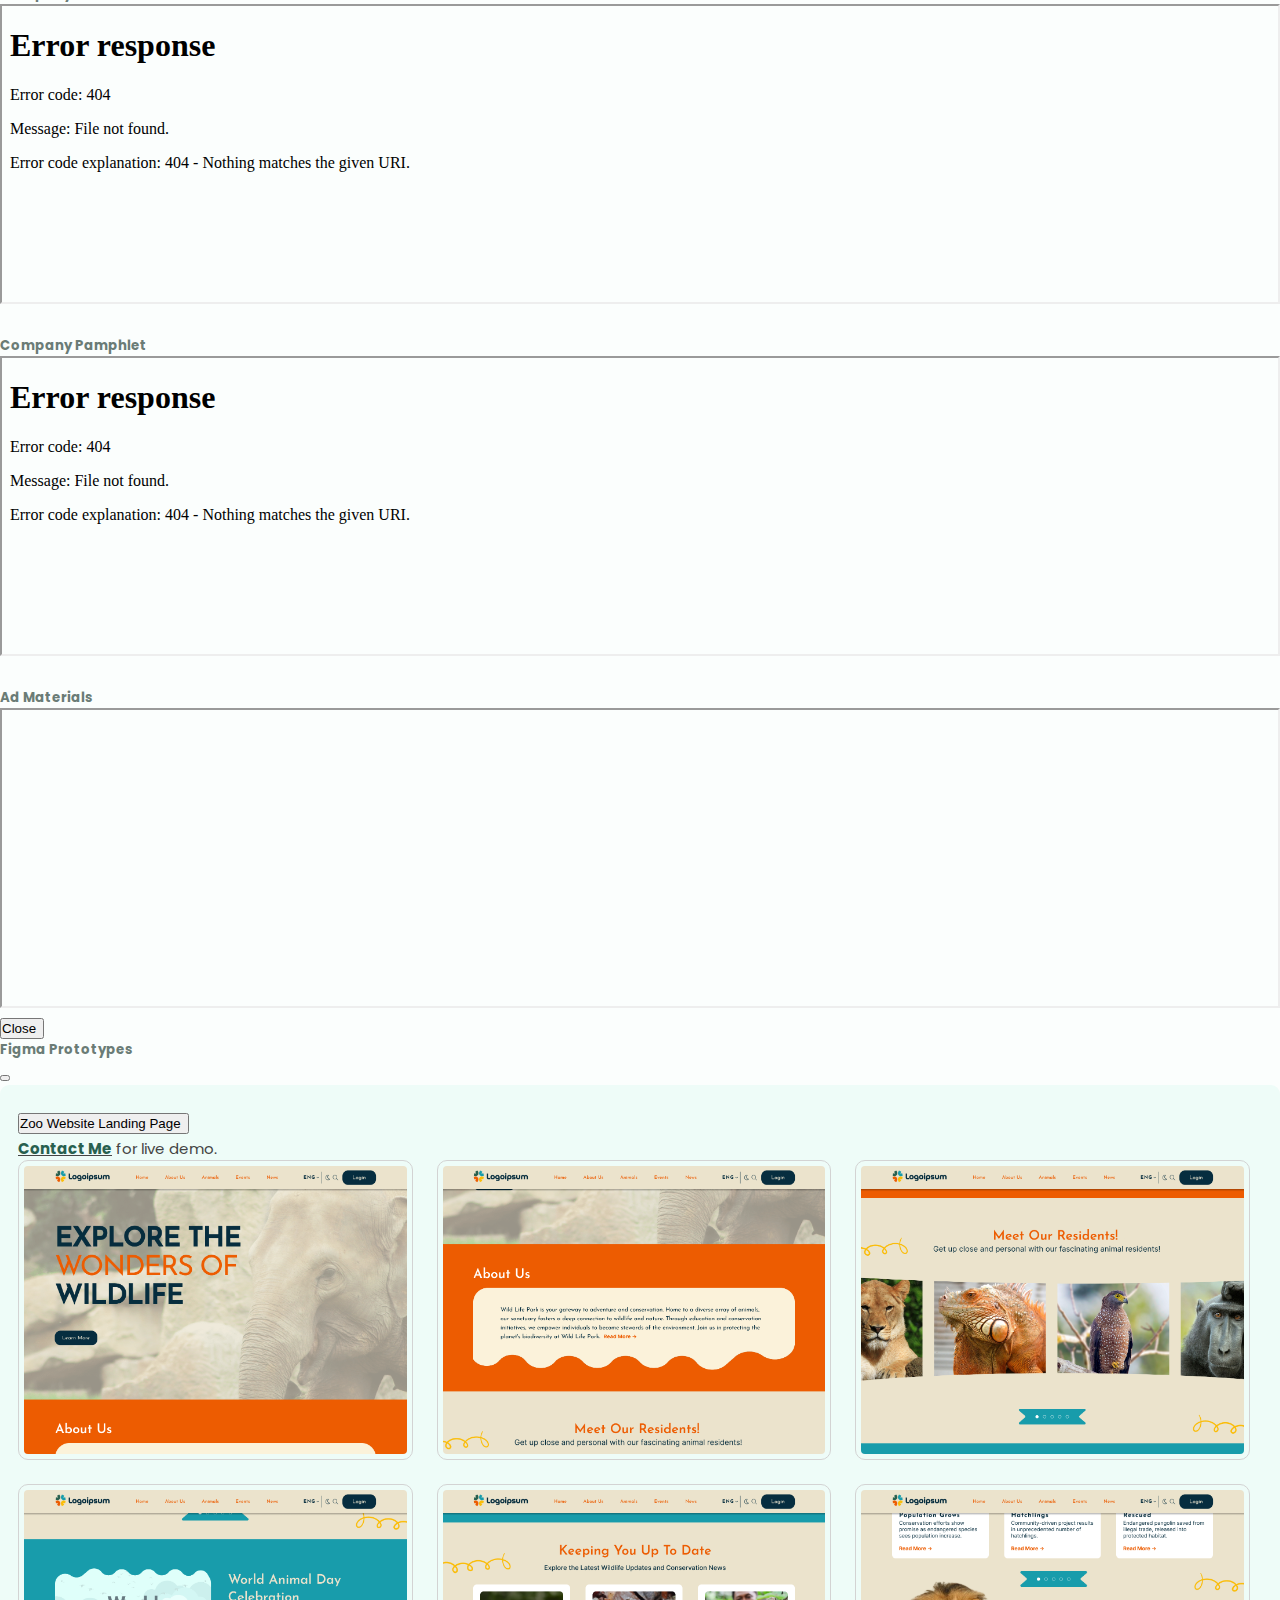
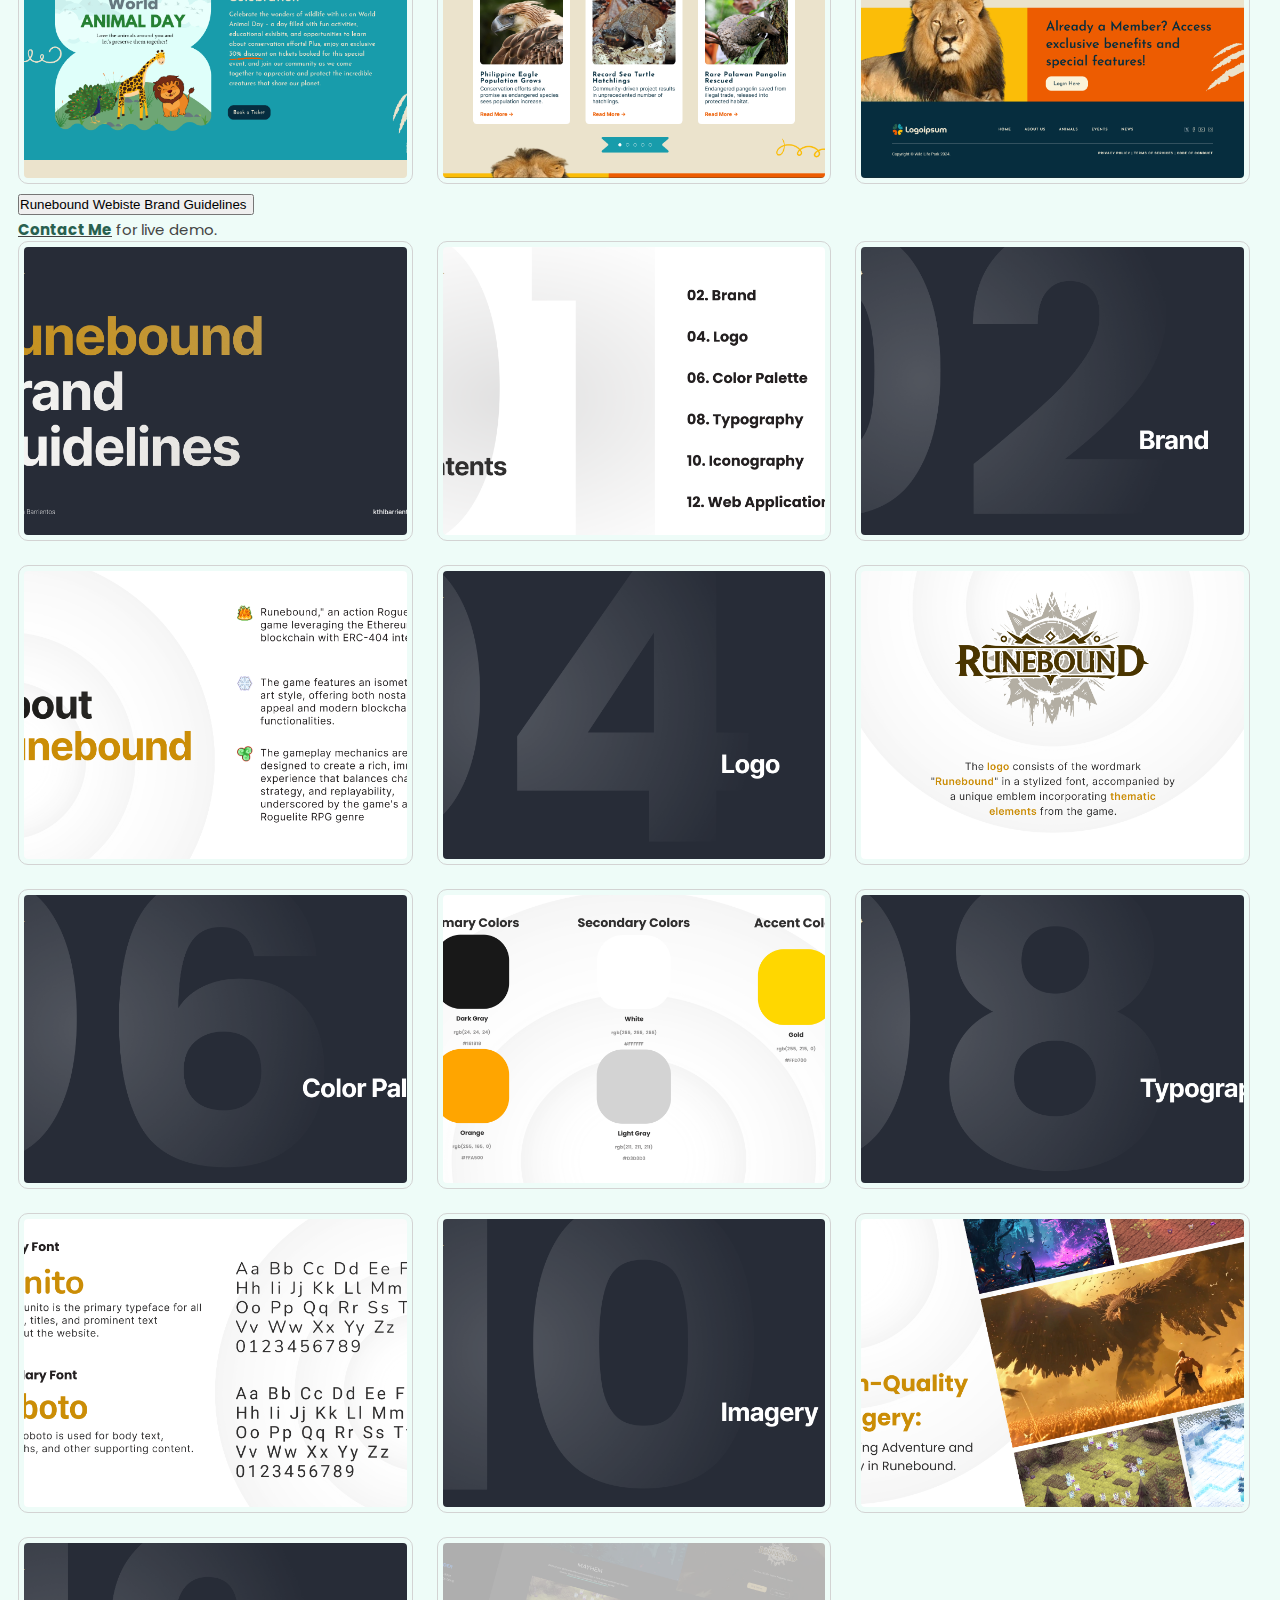
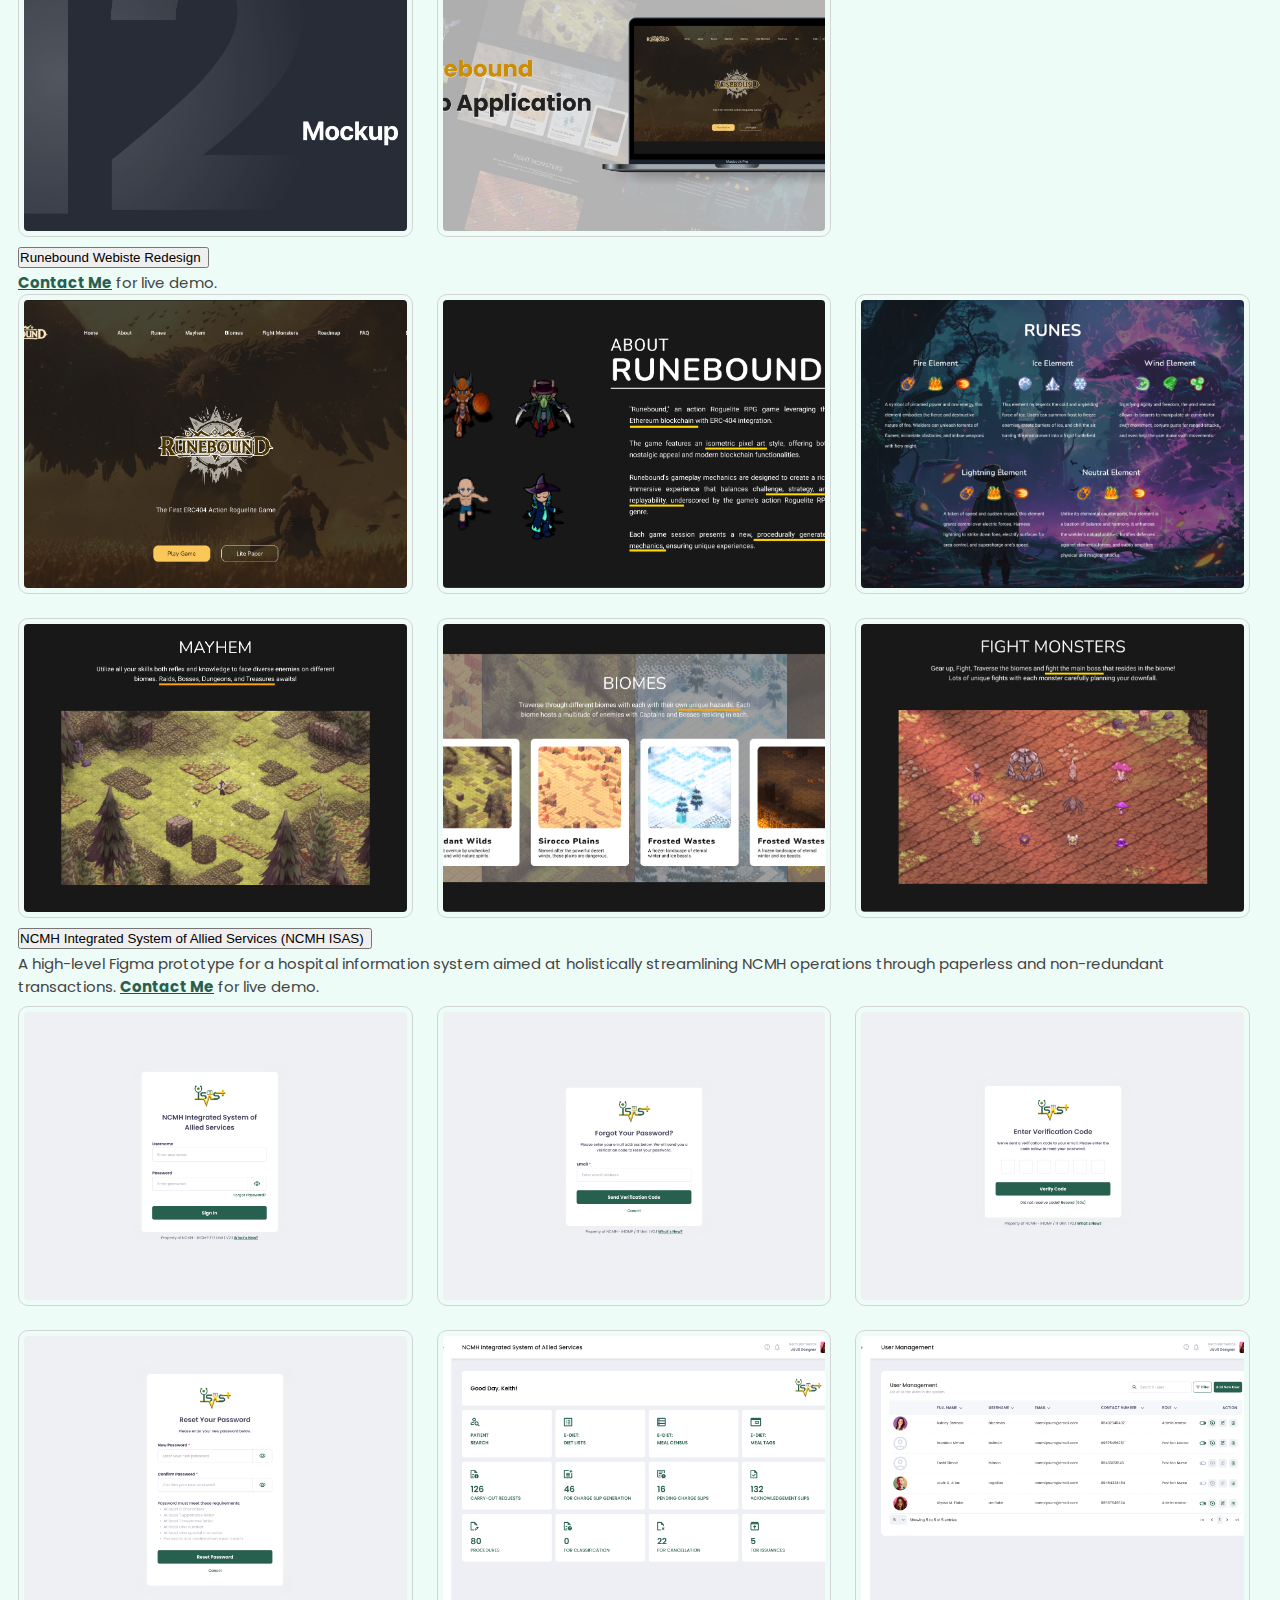
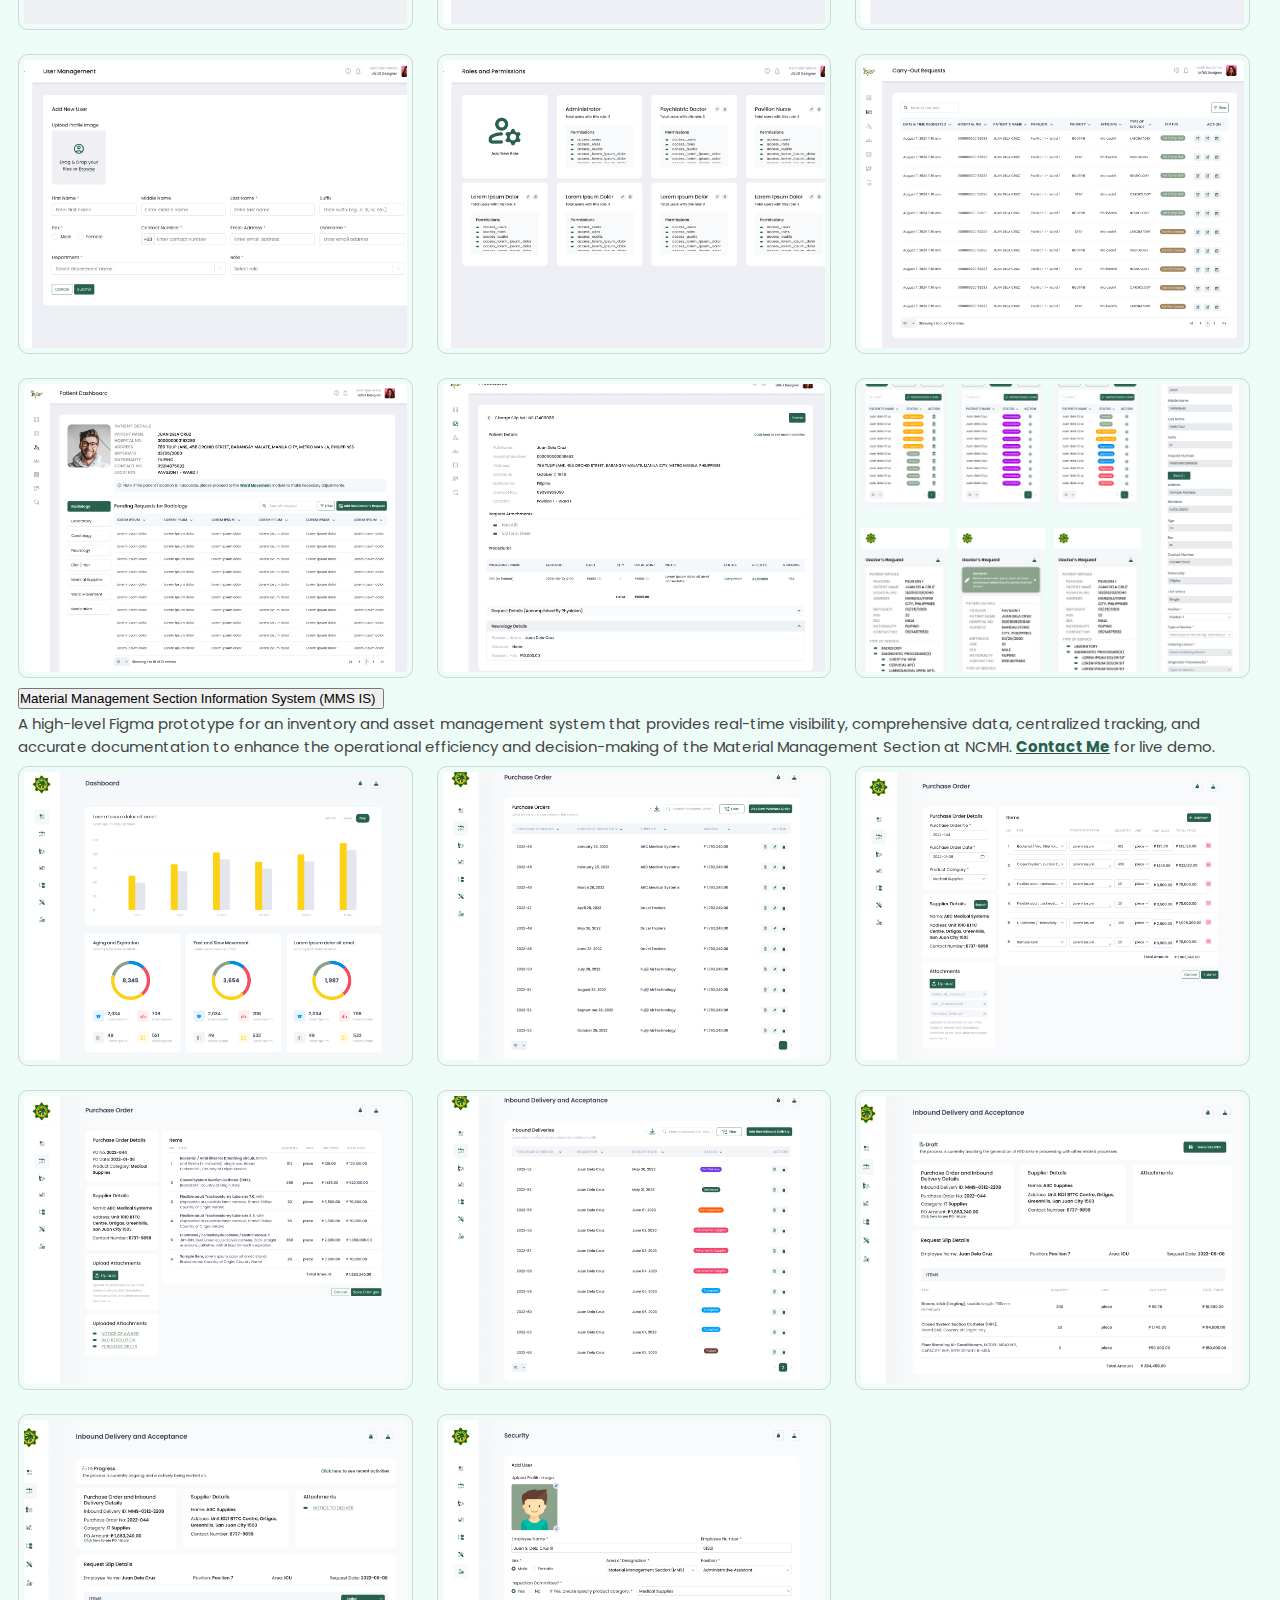
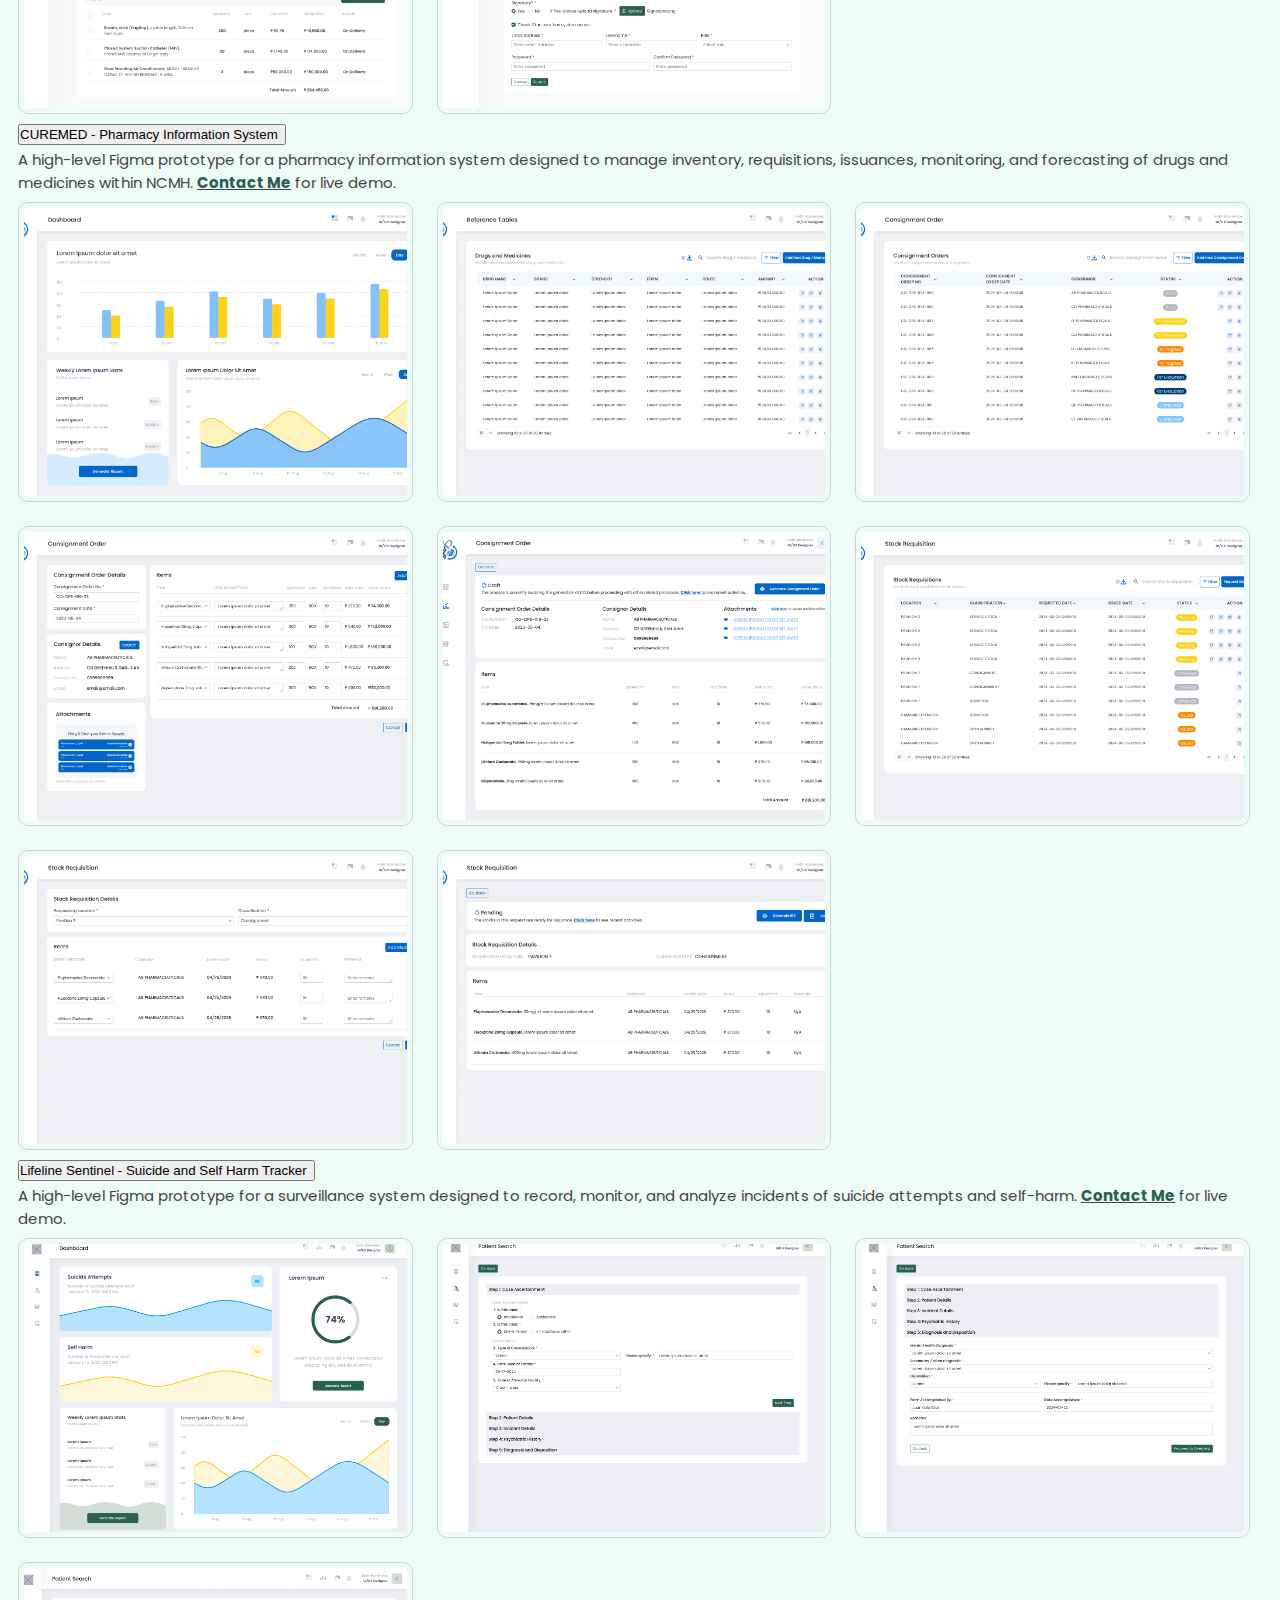
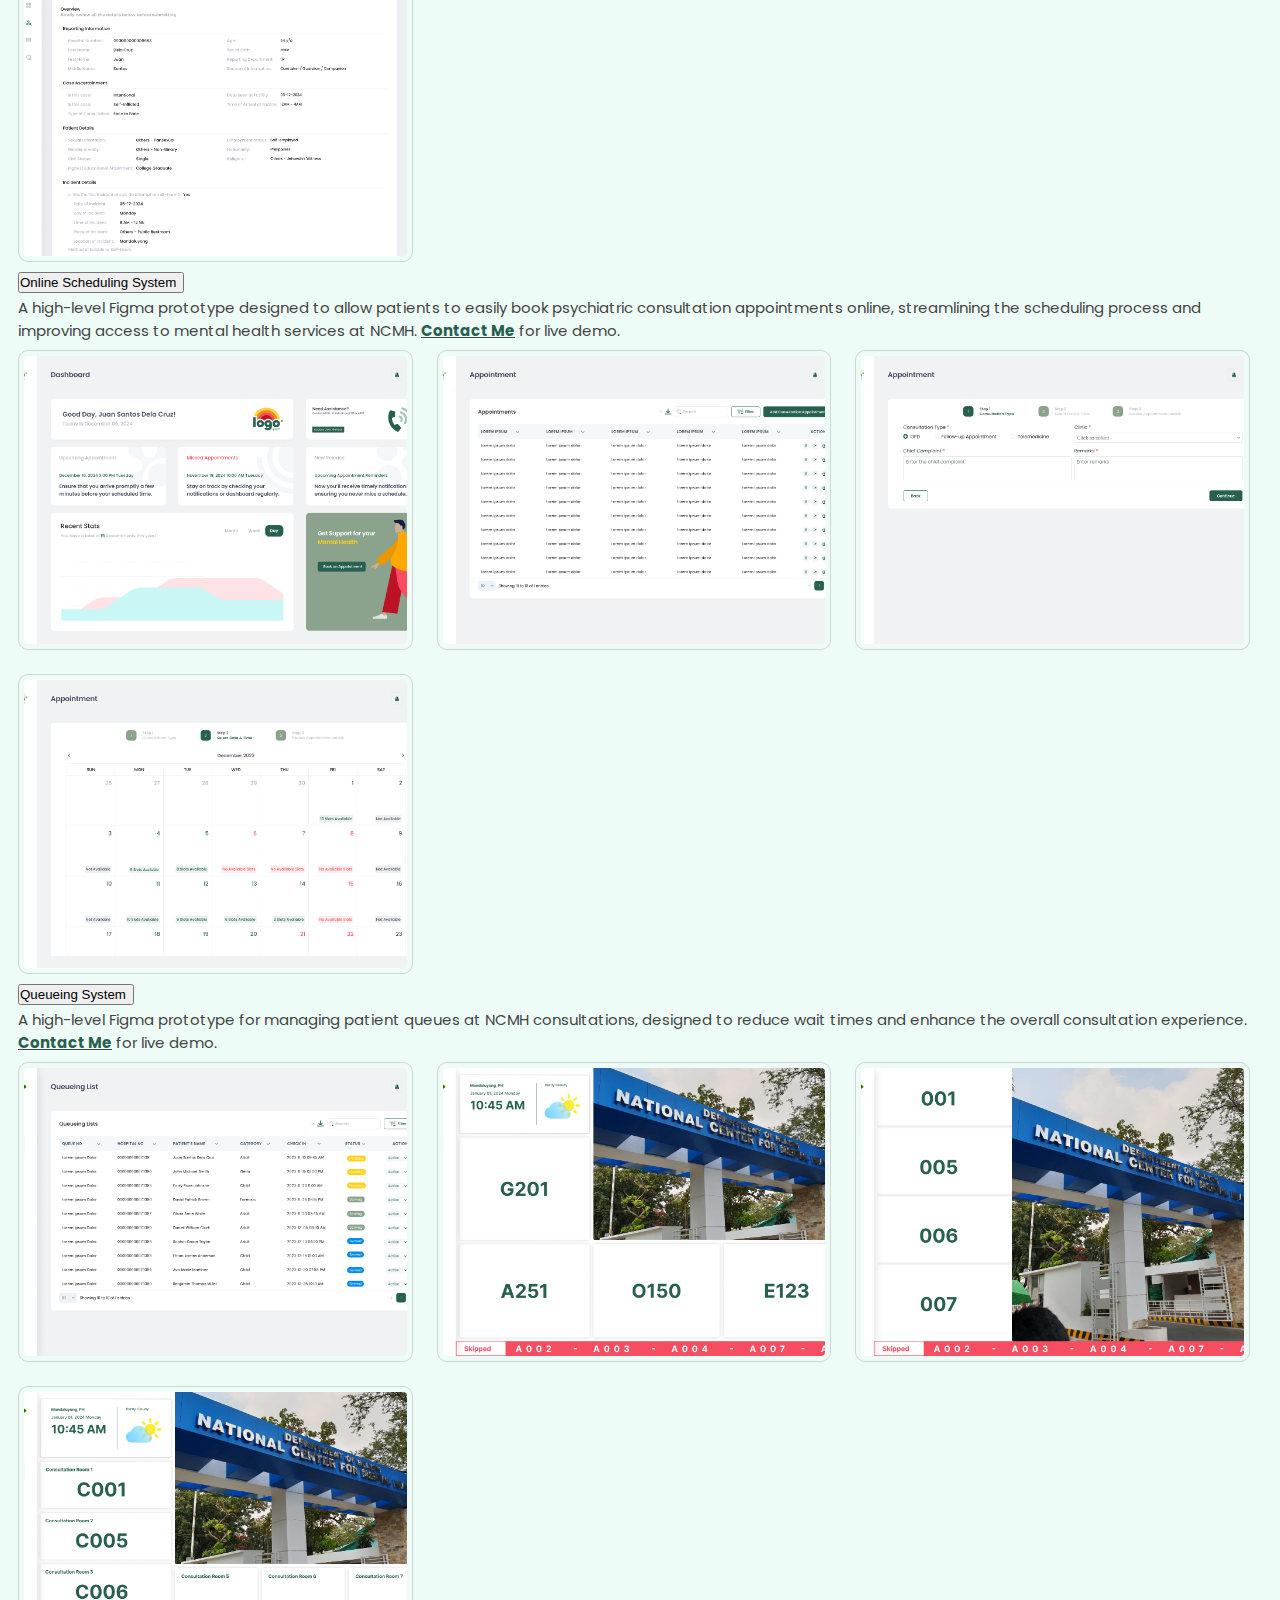
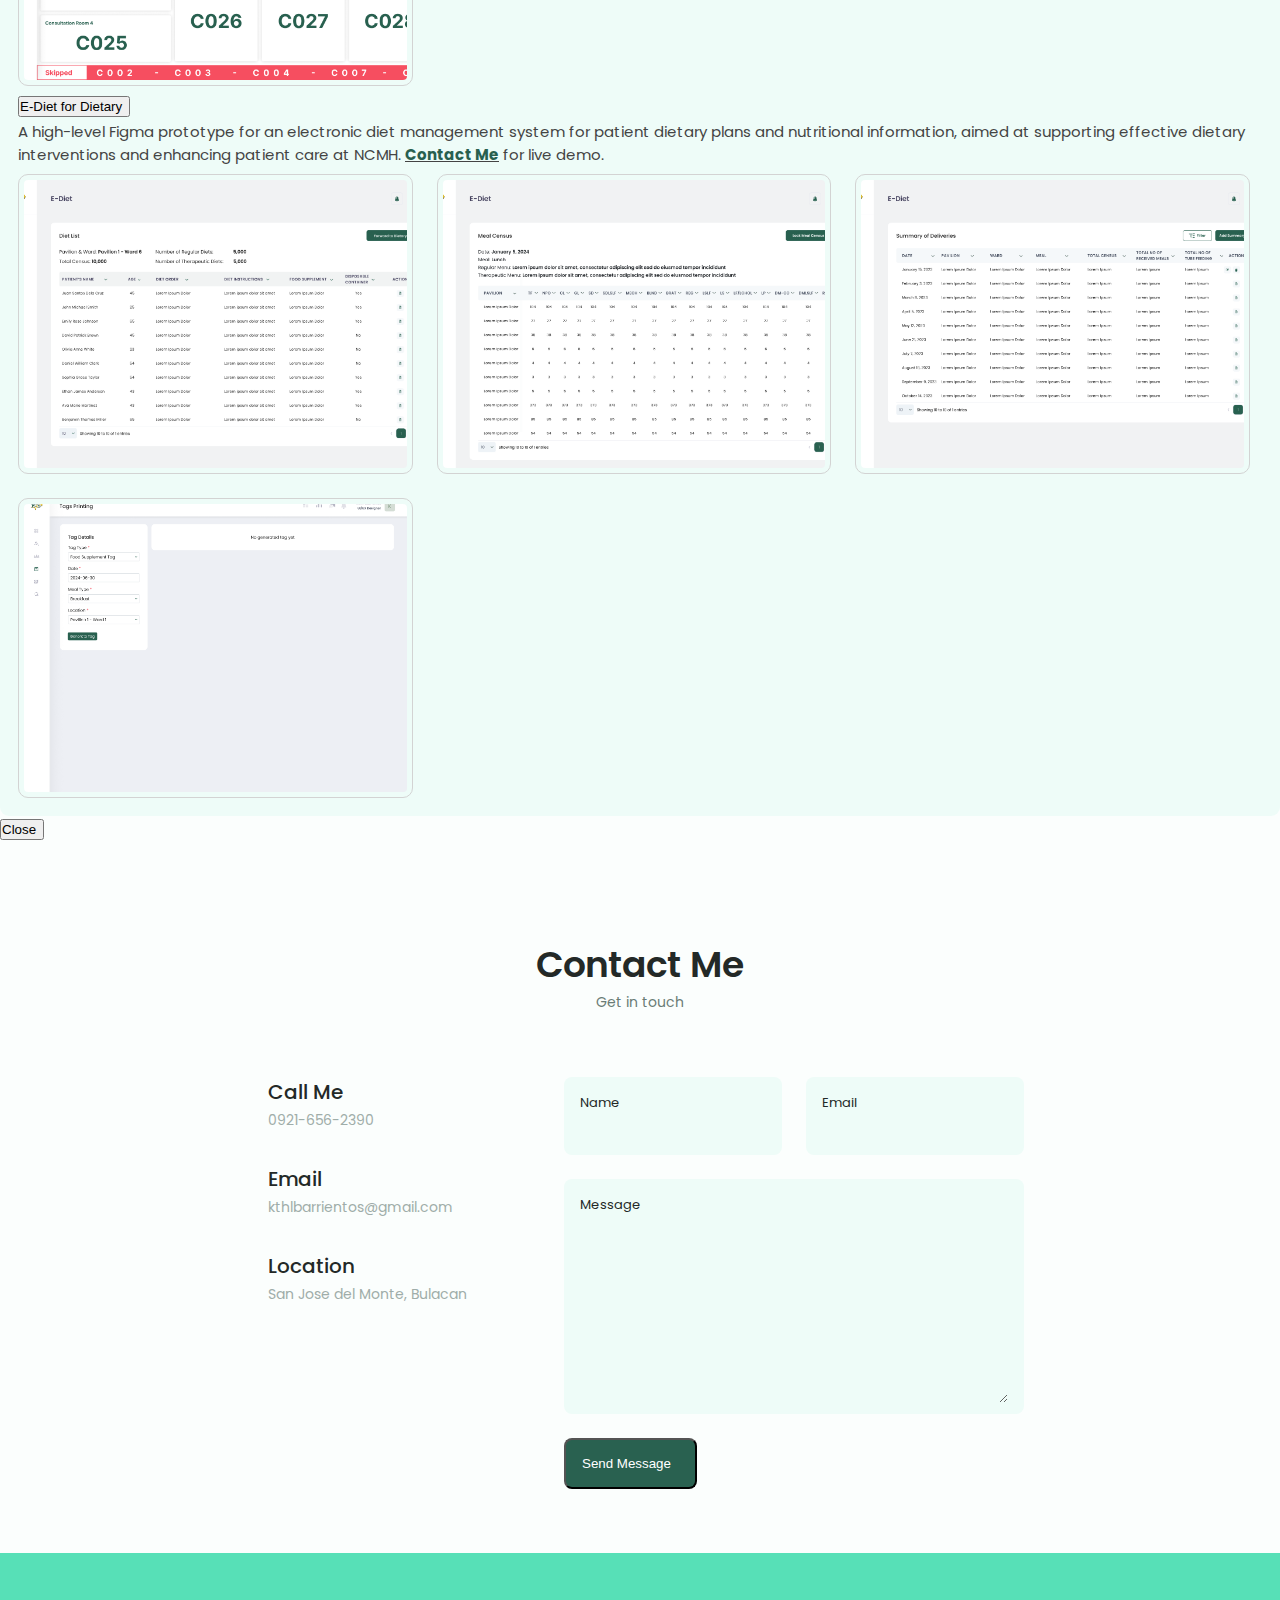
==== commit 54f167ea: "Updated my Portfolio Section" ====
--- a/index.html
+++ b/index.html
@@ -142,7 +142,7 @@
                     <img src="assets/img/about2.jpeg" alt="" class="about__img">
 
                     <div class="about__data">
-                        <p class="about__description">I am a 23 years old UI/UX Designer 
+                        <p class="about__description">I am a 24 years old UI/UX Designer 
                             passionate about creating user-centric digital experiences that blend 
                             aesthetics and functionality seamlessly.
                         </p>
@@ -1003,141 +1003,435 @@
                       <button type="button" class="btn-close" data-bs-dismiss="modal" aria-label="Close"></button>
                     </div>
                     <div class="modal-body">
-                        <h3 class="portfolio__title">Online Scheduling System</h3>
-                        <p class="portfolio__description">An online scheduling system for psychiatric consultation 
-                            that offers appointment booking and a platform for users to efficiently schedule and 
-                            manage their mental health appointments. 
-                            <u><a style="color: #28604f; font-weight: bolder;" href="#contact" target="_blank">Contact Me</a></u>
-                            for live demo.
-                        </p>
-                        <div class="container__gallery">
-                            <div>
-                                <img class="img__gallery" src="assets/img/F1.png" />
-                                <span class="img__description">Dashboard</span>
-                            </div>
-                            <div>
-                                <img class="img__gallery" src="assets/img/F2.png">
-                                <span class="img__description">List of Appointments</span>
-                            </div>
-                            <div>
-                                <img class="img__gallery" src="assets/img/F3.png">
-                                <span class="img__description">Creation of <br> Appointment (Step 1)</span>
-                            </div>
-                            <div>
-                                <img class="img__gallery" src="assets/img/F4.png">
-                                <span class="img__description">Selection of <br> Schedule (Step 2)</span>
-                            </div>
-                        </div>
-                        <br>
-                        <h3 class="portfolio__title">Inventory Order and Delivery System</h3>
-                        <p class="portfolio__description">An inventory order and delivery system for a 
-                            hospital that manages stock levels, processes incoming orders, and 
-                            coordinates seamless deliveries. 
-                            <button data-bs-dismiss="modal" style="background: none; border: none; padding: 0px;" >
-                                <u><a class="fw-bolder" style="color: #28604f;" href="#contact">Contact Me</a></u>
-                            </button> 
-                            for live demo.
-                        </p>
-                        <div class="container__gallery">
-                            <div>
-                                <img class="img__gallery" src="assets/img/F5.png" />
-                                <span class="img__description">Dashboard</span>
-                            </div>
-                            <div>
-                                <img class="img__gallery" src="assets/img/F6.png">
-                                <span class="img__description">List of Purchase Orders</span>
-                            </div>
-                            <div>
-                                <img class="img__gallery" src="assets/img/F7.png">
-                                <span class="img__description">Creation of <br>Purchase Order</span>
-                            </div>
-                            <div>
-                                <img class="img__gallery" src="assets/img/F8.png">
-                                <span class="img__description">View Page of <br>a Purchase Order</span>
-                            </div>
-                            <div>
-                                <img class="img__gallery" src="assets/img/F9.png">
-                                <span class="img__description">List of <br> Inbound Deliveries</span>
-                            </div>
-                            <div>
-                                <img class="img__gallery" src="assets/img/F10.png">
-                                <span class="img__description">Initial Process of <br>a Delivery</span>
-                            </div>
-                            <div>
-                                <img class="img__gallery" src="assets/img/F11.png">
-                                <span class="img__description">Other Processes of <br> a Delivery</span>
-                            </div>
-                            <div>
-                                <img class="img__gallery" src="assets/img/F12.png">
-                                <span class="img__description">Creation of <br> User Accounts</span>
-                            </div>
-                        </div>
-                        <br>
-                        <h3 class="portfolio__title">Integrated System for Allied Services</h3>
-                        <p class="portfolio__description">A hospital information system that caters the process from 
-                            doctor requests, to cost centers (Laboratory, Radiology, Pharmacy etc.), upto affiliates
-                            (Malasakit and Philhealth).
-                            <button data-bs-dismiss="modal" style="background: none; border: none; padding: 0px;" >
-                                <u><a class="fw-bolder" style="color: #28604f;" href="#contact">Contact Me</a></u>
-                            </button> 
-                            for live demo.
-                        </p>
-                        <div class="container__gallery">
-                            <div>
-                                <img class="img__gallery" src="assets/img/F13.png" />
-                                <span class="img__description">Dashboard</span>
-                            </div>
-                            <div>
-                                <img class="img__gallery" src="assets/img/F14.png">
-                                <span class="img__description">Creation of <br> Doctor's Requests</span>
-                            </div>
-                            <div>
-                                <img class="img__gallery" src="assets/img/F15.png">
-                                <span class="img__description">Release Notes</span>
-                            </div>
-                            <div>
-                                <img class="img__gallery" src="assets/img/F16.png">
-                                <span class="img__description">Patient Search</span>
-                            </div>
-                            <div>
-                                <img class="img__gallery" src="assets/img/F17.png">
-                                <span class="img__description">Video Tutorials <br> for Users</span>
-                            </div>
-                            <div>
-                                <img class="img__gallery" src="assets/img/F18.png">
-                                <span class="img__description">Mobile Version</span>
-                            </div>
-                        </div>
-
-                        <br>
-                        <h3 class="portfolio__title">Other High-Fidelity Prototypes</h3>
-                        <p class="portfolio__description">Available upon request.
-                            <button data-bs-dismiss="modal" style="background: none; border: none; padding: 0px;" >
-                                <u><a class="fw-bolder" style="color: #28604f;" href="#contact">Contact Me</a></u>
-                            </button> 
-                            for live demo.
-                        </p>
-                        
-                        <!-- <div class="portfolio__data figma___prototype px-3 py-4">
-                            <h3 class="portfolio__title">Online Scheduling System</h3>
-                            <p class="portfolio__description">An online scheduling system for psychiatric consultation that offers appointment booking and a platform for users to efficiently schedule and manage their mental health appointments.</p>
-                            <div class="gallery">
-                                <a target="_blank" href="assets/img/Q1.jpg">
-                                  <img src="assets/img/Q1.jpg" alt="Cinque Terre" width="600" height="400">
-                                </a>
-                                <div class="desc">Add a description of the image here</div>
-                            </div> -->
-                            
-                            <!-- <div class="container__iframe">
-                                <iframe class="responsive-iframe" style="border: 1px solid rgba(0, 0, 0, 0.1);" src="https://www.figma.com/embed?embed_host=share&url=https%3A%2F%2Fwww.figma.com%2Fproto%2Ft5frHRQFUgZfSSndjNcmPw%2FPortfolio-Compilation%3Fpage-id%3D3%253A22%26type%3Ddesign%26node-id%3D3-2192%26viewport%3D1158%252C631%252C0.21%26t%3DvvD9pOoZSceGbj5H-1%26scaling%3Dscale-down-width%26starting-point-node-id%3D3%253A2192%26mode%3Ddesign" allowfullscreen></iframe>
-                            </div> -->
-                        <!-- </div>
-                        <div class="portfolio__data figma___prototype px-3 py-4">
-                            <h3 class="portfolio__title">Inventory Order and Delivery System</h3>
-                            <p class="portfolio__description">An inventory order and delivery system for a hospital that manages stock levels, processes incoming orders, and coordinates seamless deliveries.</p> -->
-                            <!-- <div class="container__iframe">
-                                <iframe class="responsive-iframe" style="border: 1px solid rgba(0, 0, 0, 0.1);" src="https://www.figma.com/embed?embed_host=share&url=https%3A%2F%2Fwww.figma.com%2Fproto%2Ft5frHRQFUgZfSSndjNcmPw%2FPortfolio---Figma-Prototypes%3Fpage-id%3D3%253A22%26type%3Ddesign%26node-id%3D40-1337%26viewport%3D-377%252C413%252C0.06%26t%3DxZfEYchE2NWT7lTB-1%26scaling%3Dmin-zoom%26starting-point-node-id%3D40%253A1337%26mode%3Ddesign" allowfullscreen></iframe>
-                            </div> -->
+                        <div class="accordion_figma" id="accordionExample">
+                            <div class="accordion-item">
+                                <h2 class="accordion-header" id="headingZoo">
+                                  <button class="accordion-button collapsed" type="button" data-bs-toggle="collapse" data-bs-target="#collapseZoo" aria-expanded="false" aria-controls="collapseZoo">
+                                    Zoo Website Landing Page
+                                  </button>
+                                </h2>
+                                <div id="collapseZoo" class="accordion-collapse collapse" aria-labelledby="headingZoo" data-bs-parent="#accordionExample">
+                                  <div class="accordion-body">
+                                          <u><a style="color: #28604f; font-weight: bolder;" href="#contact" target="_blank">Contact Me</a></u>
+                                          for live demo.
+                                      </p>
+                                      <div class="container__gallery">
+                                            <div>
+                                                <img class="img__gallery" src="assets/img/figmaprototypes/zoo/1_header.png" />
+                                                <span class="img__description">Header Section</span>
+                                            </div>
+                                            <div>
+                                                <img class="img__gallery" src="assets/img/figmaprototypes/zoo/2_aboutus.png" />
+                                                <span class="img__description">About Us <br> Section</span>
+                                            </div>
+                                            <div>
+                                                <img class="img__gallery" src="assets/img/figmaprototypes/zoo/3_animals.png" />
+                                                <span class="img__description">Animals Section</span>
+                                            </div>
+                                            <div>
+                                                <img class="img__gallery" src="assets/img/figmaprototypes/zoo/4_events.png" />
+                                                <span class="img__description">Events Section</span>
+                                            </div>
+                                            <div>
+                                                <img class="img__gallery" src="assets/img/figmaprototypes/zoo/5_news.png" />
+                                                <span class="img__description">News Section</span>
+                                            </div>
+                                            <div>
+                                                <img class="img__gallery" src="assets/img/figmaprototypes/zoo/6_contactus.png" />
+                                                <span class="img__description">Contact Us Section</span>
+                                            </div>
+                                      </div>
+                                  </div>
+                                </div>
+                            </div>
+                            <div class="accordion-item">
+                                <h2 class="accordion-header" id="headingRB">
+                                  <button class="accordion-button collapsed" type="button" data-bs-toggle="collapse" data-bs-target="#collapseRB" aria-expanded="false" aria-controls="collapseRB">
+                                    Runebound Webiste Brand Guidelines
+                                  </button>
+                                </h2>
+                                <div id="collapseRB" class="accordion-collapse collapse" aria-labelledby="headingRB" data-bs-parent="#accordionExample">
+                                  <div class="accordion-body">
+                                          <u><a style="color: #28604f; font-weight: bolder;" href="#contact" target="_blank">Contact Me</a></u>
+                                          for live demo.
+                                      </p>
+                                      <div class="container__gallery">
+                                            <div>
+                                                <img class="img__gallery" src="assets/img/figmaprototypes/runebound/0.png" />
+                                            </div>
+                                            <div>
+                                                <img class="img__gallery" src="assets/img/figmaprototypes/runebound/1.png" />
+                                            </div>
+                                            <div>
+                                                <img class="img__gallery" src="assets/img/figmaprototypes/runebound/2.png" />
+                                            </div>
+                                            <div>
+                                                <img class="img__gallery" src="assets/img/figmaprototypes/runebound/3.png" />
+                                            </div>
+                                            <div>
+                                                <img class="img__gallery" src="assets/img/figmaprototypes/runebound/4.png" />
+                                            </div>
+                                            <div>
+                                                <img class="img__gallery" src="assets/img/figmaprototypes/runebound/5.png" />
+                                            </div>
+                                            <div>
+                                                <img class="img__gallery" src="assets/img/figmaprototypes/runebound/6.png" />
+                                            </div>
+                                            <div>
+                                                <img class="img__gallery" src="assets/img/figmaprototypes/runebound/7.png" />
+                                            </div>
+                                            <div>
+                                                <img class="img__gallery" src="assets/img/figmaprototypes/runebound/8.png" />
+                                            </div>
+                                            <div>
+                                                <img class="img__gallery" src="assets/img/figmaprototypes/runebound/9.png" />
+                                            </div>
+                                            <div>
+                                                <img class="img__gallery" src="assets/img/figmaprototypes/runebound/10.png" />
+                                            </div>
+                                            <div>
+                                                <img class="img__gallery" src="assets/img/figmaprototypes/runebound/11.png" />
+                                            </div>
+                                            <div>
+                                                <img class="img__gallery" src="assets/img/figmaprototypes/runebound/12.png" />
+                                            </div>
+                                            <div>
+                                                <img class="img__gallery" src="assets/img/figmaprototypes/runebound/13.png" />
+                                            </div>
+                                      </div>
+                                  </div>
+                                </div>
+                            </div>
+                            <div class="accordion-item">
+                                <h2 class="accordion-header" id="headingRB1">
+                                  <button class="accordion-button collapsed" type="button" data-bs-toggle="collapse" data-bs-target="#collapseRB1" aria-expanded="false" aria-controls="collapseRB1">
+                                    Runebound Webiste Redesign
+                                  </button>
+                                </h2>
+                                <div id="collapseRB1" class="accordion-collapse collapse" aria-labelledby="headingRB1" data-bs-parent="#accordionExample">
+                                  <div class="accordion-body">
+                                          <u><a style="color: #28604f; font-weight: bolder;" href="#contact" target="_blank">Contact Me</a></u>
+                                          for live demo.
+                                      </p>
+                                      <div class="container__gallery">
+                                            <div>
+                                                <img class="img__gallery" src="assets/img/figmaprototypes/runebound/14.png" />
+                                            </div>
+                                            <div>
+                                                <img class="img__gallery" src="assets/img/figmaprototypes/runebound/15.png" />
+                                            </div>
+                                            <div>
+                                                <img class="img__gallery" src="assets/img/figmaprototypes/runebound/16.png" />
+                                            </div>
+                                            <div>
+                                                <img class="img__gallery" src="assets/img/figmaprototypes/runebound/17.png" />
+                                            </div>
+                                            <div>
+                                                <img class="img__gallery" src="assets/img/figmaprototypes/runebound/18.png" />
+                                            </div>
+                                            <div>
+                                                <img class="img__gallery" src="assets/img/figmaprototypes/runebound/19.png" />
+                                            </div>
+                                      </div>
+                                  </div>
+                                </div>
+                            </div>
+                            <div class="accordion-item">
+                                <h2 class="accordion-header" id="headingOne">
+                                  <button class="accordion-button collapsed" type="button" data-bs-toggle="collapse" data-bs-target="#collapseOne" aria-expanded="false" aria-controls="collapseOne">
+                                    NCMH Integrated System of Allied Services (NCMH ISAS)
+                                  </button>
+                                </h2>
+                                <div id="collapseOne" class="accordion-collapse collapse" aria-labelledby="headingOne" data-bs-parent="#accordionExample">
+                                  <div class="accordion-body">
+                                      <p class="portfolio__description">A high-level Figma prototype for a hospital information system aimed at holistically streamlining NCMH operations through paperless and non-redundant transactions. 
+                                          <u><a style="color: #28604f; font-weight: bolder;" href="#contact" target="_blank">Contact Me</a></u>
+                                          for live demo.
+                                      </p>
+                                      <div class="container__gallery">
+                                            <div>
+                                                <img class="img__gallery" src="assets/img/figmaprototypes/isas/1_signin.png" />
+                                                <span class="img__description">Sign-In Page</span>
+                                            </div>
+                                            <div>
+                                                <img class="img__gallery" src="assets/img/figmaprototypes/isas/2_forgotpw.png">
+                                                <span class="img__description">Forgot Password <br> Email Verification</span>
+                                            </div>
+                                            <div>
+                                                <img class="img__gallery" src="assets/img/figmaprototypes/isas/3_vcode.png">
+                                                <span class="img__description">Input of <br> Verification Code</span>
+                                            </div>
+                                            <div>
+                                                <img class="img__gallery" src="assets/img/figmaprototypes/isas/4_resetpw.png">
+                                                <span class="img__description">Reset Password</span>
+                                            </div>
+                                            <div>
+                                                <img class="img__gallery" src="assets/img/figmaprototypes/isas/5_dashboard.png">
+                                                <span class="img__description">Dashboard</span>
+                                            </div>
+                                            <div>
+                                                <img class="img__gallery" src="assets/img/figmaprototypes/isas/6_usermanagement.png">
+                                                <span class="img__description">User Management</span>
+                                            </div>
+                                            <div>
+                                                <img class="img__gallery" src="assets/img/figmaprototypes/isas/7_adduser.png">
+                                                <span class="img__description">Creation of <br> System User</span>
+                                            </div>
+                                            <div>
+                                                <img class="img__gallery" src="assets/img/figmaprototypes/isas/8_roles.png">
+                                                <span class="img__description">Roles and <br> Permissions</span>
+                                            </div>
+                                            <div>
+                                                <img class="img__gallery" src="assets/img/figmaprototypes/isas/9_transactiontables.png">
+                                                <span class="img__description">Transaction Tables</span>
+                                            </div>
+                                            <div>
+                                                <img class="img__gallery" src="assets/img/figmaprototypes/isas/10_patientdashboard.png">
+                                                <span class="img__description">Patient Dashboard</span>
+                                            </div>
+                                            <div>
+                                                <img class="img__gallery" src="assets/img/figmaprototypes/isas/11_transactionview.png">
+                                                <span class="img__description">Transaction Details</span>
+                                            </div>
+                                            <div>
+                                                <img class="img__gallery" src="assets/img/figmaprototypes/isas/12_mobileview.png">
+                                                <span class="img__description">Mobile View</span>
+                                            </div>
+                                      </div>
+                                  </div>
+                                </div>
+                            </div>
+                            <div class="accordion-item">
+                              <h2 class="accordion-header" id="headingTwo">
+                                <button class="accordion-button collapsed" type="button" data-bs-toggle="collapse" data-bs-target="#collapseTwo" aria-expanded="false" aria-controls="collapseTwo">
+                                  Material Management Section Information System (MMS IS)
+                                </button>
+                              </h2>
+                              <div id="collapseTwo" class="accordion-collapse collapse" aria-labelledby="headingTwo" data-bs-parent="#accordionExample">
+                                <div class="accordion-body">
+                                    <p class="portfolio__description">A high-level Figma prototype for an inventory and asset management system that provides real-time visibility, comprehensive data, centralized tracking, and accurate documentation to enhance the operational efficiency and decision-making of the Material Management Section at NCMH.
+                                        <u><a style="color: #28604f; font-weight: bolder;" href="#contact" target="_blank">Contact Me</a></u>
+                                        for live demo.
+                                    </p>
+                                    <div class="container__gallery">
+                                        <div>
+                                            <img class="img__gallery" src="assets/img/figmaprototypes/mms/1_dashboard.png">
+                                            <span class="img__description">Dashboard</span>
+                                        </div>
+                                        <div>
+                                            <img class="img__gallery" src="assets/img/figmaprototypes/mms/2_listofpo.png">
+                                            <span class="img__description">List of <br>Purchase Orders</span>
+                                        </div>
+                                        <div>
+                                            <img class="img__gallery" src="assets/img/figmaprototypes/mms/3_creationofpo.png">
+                                            <span class="img__description">Creation of <br>Purchase Orders</span>
+                                        </div>
+                                        <div>
+                                            <img class="img__gallery" src="assets/img/figmaprototypes/mms/4_viewpo.png">
+                                            <span class="img__description">Purchaser Order <br>Details</span>
+                                        </div>
+                                        <div>
+                                            <img class="img__gallery" src="assets/img/figmaprototypes/mms/5_listofibd.png">
+                                            <span class="img__description">List of <br>Inbound Deliveries</span>
+                                        </div>
+                                        <div>
+                                            <img class="img__gallery" src="assets/img/figmaprototypes/mms/6_initialprocess.png">
+                                            <span class="img__description">Initial Process <br>of Deliveries</span>
+                                        </div>
+                                        <div>
+                                            <img class="img__gallery" src="assets/img/figmaprototypes/mms/7_otherprocess.png">
+                                            <span class="img__description">Other Process <br>of Deliveries</span>
+                                        </div>
+                                        <div>
+                                            <img class="img__gallery" src="assets/img/figmaprototypes/mms/8_creationofuser.png">
+                                            <span class="img__description">Creation of <br> System User</span>
+                                        </div>
+                                    </div>
+                                </div>
+                              </div>
+                            </div>
+                            <div class="accordion-item">
+                              <h2 class="accordion-header" id="headingThree">
+                                <button class="accordion-button collapsed" type="button" data-bs-toggle="collapse" data-bs-target="#collapseThree" aria-expanded="false" aria-controls="collapseThree">
+                                  CUREMED - Pharmacy Information System
+                                </button>
+                              </h2>
+                              <div id="collapseThree" class="accordion-collapse collapse" aria-labelledby="headingThree" data-bs-parent="#accordionExample">
+                                <div class="accordion-body">
+                                    <p class="portfolio__description">A high-level Figma prototype for a pharmacy information system designed to manage inventory, requisitions, issuances, monitoring, and forecasting of drugs and medicines within NCMH.
+                                        <u><a style="color: #28604f; font-weight: bolder;" href="#contact" target="_blank">Contact Me</a></u>
+                                        for live demo.
+                                    </p>
+                                    <div class="container__gallery">
+                                          <div>
+                                              <img class="img__gallery" src="assets/img/figmaprototypes/curemed/1_dashboard.png" />
+                                              <span class="img__description">Dashboard</span>
+                                          </div>
+                                          <div>
+                                              <img class="img__gallery" src="assets/img/figmaprototypes/curemed/2_listofdrug.png" />
+                                              <span class="img__description">List of <br>Drugs and Medicines</span>
+                                          </div>
+                                          <div>
+                                              <img class="img__gallery" src="assets/img/figmaprototypes/curemed/3_listofco.png" />
+                                              <span class="img__description">List of <br>Consignment Orders</span>
+                                          </div>
+                                          <div>
+                                              <img class="img__gallery" src="assets/img/figmaprototypes/curemed/4_addco.png" />
+                                              <span class="img__description">Creation of <br>Consignment Order</span>
+                                          </div>
+                                          <div>
+                                              <img class="img__gallery" src="assets/img/figmaprototypes/curemed/5_coprocess.png" />
+                                              <span class="img__description">Process of <br>Consignment Order</span>
+                                          </div>
+                                          <div>
+                                              <img class="img__gallery" src="assets/img/figmaprototypes/curemed/06_stockreq.png" />
+                                              <span class="img__description">List of <br>Stock Requisitions</span>
+                                          </div>
+                                          <div>
+                                              <img class="img__gallery" src="assets/img/figmaprototypes/curemed/07_stockreqadd.png" />
+                                              <span class="img__description">Creation of <br>Stock Requisitions</span>
+                                          </div>
+                                          <div>
+                                              <img class="img__gallery" src="assets/img/figmaprototypes/curemed/08_stockreqprocess.png" />
+                                              <span class="img__description">Process of <br>Stock Requisition</span>
+                                          </div>
+                                    </div>
+                                </div>
+                              </div>
+                            </div>
+                            <div class="accordion-item">
+                              <h2 class="accordion-header" id="headingFour">
+                                <button class="accordion-button collapsed" type="button" data-bs-toggle="collapse" data-bs-target="#collapseFour" aria-expanded="false" aria-controls="collapseFour">
+                                  Lifeline Sentinel - Suicide and Self Harm Tracker
+                                </button>
+                              </h2>
+                              <div id="collapseFour" class="accordion-collapse collapse" aria-labelledby="headingFour" data-bs-parent="#accordionExample">
+                                <div class="accordion-body">
+                                    <p class="portfolio__description">A high-level Figma prototype for a surveillance system designed to record, monitor, and analyze incidents of suicide attempts and self-harm.
+                                        <u><a style="color: #28604f; font-weight: bolder;" href="#contact" target="_blank">Contact Me</a></u>
+                                        for live demo.
+                                    </p>
+                                    <div class="container__gallery">
+                                          <div>
+                                              <img class="img__gallery" src="assets/img/figmaprototypes/lifelinesentinel/1_dashboard.png" />
+                                              <span class="img__description">Dashboard</span>
+                                          </div>
+                                          <div>
+                                              <img class="img__gallery" src="assets/img/figmaprototypes/lifelinesentinel/2_suicideregistry1.png" />
+                                              <span class="img__description">Suicide or <br>Registry - Step 1</span>
+                                          </div>
+                                          <div>
+                                              <img class="img__gallery" src="assets/img/figmaprototypes/lifelinesentinel/3_suicideregistry2.png" />
+                                              <span class="img__description">Suicide or <br>Registry - Step 2</span>
+                                          </div>
+                                          <div>
+                                              <img class="img__gallery" src="assets/img/figmaprototypes/lifelinesentinel/3_srreview.png" />
+                                              <span class="img__description">Review Page</span>
+                                          </div>
+                                    </div>
+                                </div>
+                              </div>
+                            </div>
+                            <div class="accordion-item">
+                              <h2 class="accordion-header" id="headingFive">
+                                <button class="accordion-button collapsed" type="button" data-bs-toggle="collapse" data-bs-target="#collapseFive" aria-expanded="false" aria-controls="collapseFive">
+                                  Online Scheduling System
+                                </button>
+                              </h2>
+                              <div id="collapseFive" class="accordion-collapse collapse" aria-labelledby="headingFive" data-bs-parent="#accordionExample">
+                                <div class="accordion-body">
+                                    <p class="portfolio__description">A high-level Figma prototype designed to allow patients to easily book psychiatric consultation appointments online, streamlining the scheduling process and improving access to mental health services at NCMH.
+                                        <u><a style="color: #28604f; font-weight: bolder;" href="#contact" target="_blank">Contact Me</a></u>
+                                        for live demo.
+                                    </p>
+                                    <div class="container__gallery">
+                                          <div>
+                                              <img class="img__gallery" src="assets/img/figmaprototypes/onlinescheduling/F1.png" />
+                                              <span class="img__description">Dashboard</span>
+                                          </div>
+                                          <div>
+                                              <img class="img__gallery" src="assets/img/figmaprototypes/onlinescheduling/F2.png" />
+                                              <span class="img__description">List <br> of Appointments</span>
+                                          </div>
+                                          <div>
+                                              <img class="img__gallery" src="assets/img/figmaprototypes/onlinescheduling/F3.png" />
+                                              <span class="img__description">Creation <br> of Appointment</span>
+                                          </div>
+                                          <div>
+                                              <img class="img__gallery" src="assets/img/figmaprototypes/onlinescheduling/F4.png" />
+                                              <span class="img__description">Selection of <br>Appointment Schedule</span>
+                                          </div>
+                                    </div>
+                                </div>
+                              </div>
+                            </div>
+                            <div class="accordion-item">
+                              <h2 class="accordion-header" id="headingSix">
+                                <button class="accordion-button collapsed" type="button" data-bs-toggle="collapse" data-bs-target="#collapseSix" aria-expanded="false" aria-controls="collapseSix">
+                                  Queueing System
+                                </button>
+                              </h2>
+                              <div id="collapseSix" class="accordion-collapse collapse" aria-labelledby="headingSix" data-bs-parent="#accordionExample">
+                                <div class="accordion-body">
+                                    <p class="portfolio__description">A high-level Figma prototype for managing patient queues at NCMH consultations, designed to reduce wait times and enhance the overall consultation experience.
+                                        <u><a style="color: #28604f; font-weight: bolder;" href="#contact" target="_blank">Contact Me</a></u>
+                                        for live demo.
+                                    </p>
+                                    <div class="container__gallery">
+                                          <div>
+                                              <img class="img__gallery" src="assets/img/figmaprototypes/queueing/1_qlistforadmin.png" />
+                                              <span class="img__description">Queueing Table <br> for Admin</span>
+                                          </div>
+                                          <div>
+                                              <img class="img__gallery" src="assets/img/figmaprototypes/queueing/2_qtv.png" />
+                                              <span class="img__description">Queueing List for <br> Out-patient Section</span>
+                                          </div>
+                                          <div>
+                                              <img class="img__gallery" src="assets/img/figmaprototypes/queueing/3_qer.png" />
+                                              <span class="img__description">Queueing List for <br> Emergency Room</span>
+                                          </div>
+                                          <div>
+                                              <img class="img__gallery" src="assets/img/figmaprototypes/queueing/4_qconsultation.png" />
+                                              <span class="img__description">Queueing List for <br> Emergency Room</span>
+                                          </div>
+                                    </div>
+                                </div>
+                              </div>
+                            </div>
+                            <div class="accordion-item">
+                              <h2 class="accordion-header" id="headingSeven">
+                                <button class="accordion-button collapsed" type="button" data-bs-toggle="collapse" data-bs-target="#collapseSeven" aria-expanded="false" aria-controls="collapseSeven">
+                                  E-Diet for Dietary
+                                </button>
+                              </h2>
+                              <div id="collapseSeven" class="accordion-collapse collapse" aria-labelledby="headingSeven" data-bs-parent="#accordionExample">
+                                <div class="accordion-body">
+                                    <p class="portfolio__description">A high-level Figma prototype for an electronic diet management system for patient dietary plans and nutritional information, aimed at supporting effective dietary interventions and enhancing patient care at NCMH.
+                                        <u><a style="color: #28604f; font-weight: bolder;" href="#contact" target="_blank">Contact Me</a></u>
+                                        for live demo.
+                                    </p>
+                                    <div class="container__gallery">
+                                          <div>
+                                              <img class="img__gallery" src="assets/img/figmaprototypes/ediet/1_dietlist.png" />
+                                              <span class="img__description">Diet List</span>
+                                          </div>
+                                          <div>
+                                              <img class="img__gallery" src="assets/img/figmaprototypes/ediet/2_mealcensusview.png" />
+                                              <span class="img__description">Meal Census</span>
+                                          </div>
+                                          <div>
+                                              <img class="img__gallery" src="assets/img/figmaprototypes/ediet/3_deliveries.png" />
+                                              <span class="img__description">Summary of <br>Deliveries</span>
+                                          </div>
+                                          <div>
+                                              <img class="img__gallery" src="assets/img/figmaprototypes/ediet/4_tagsprinting.png" />
+                                              <span class="img__description">Printing of <br>Meal Tags</span>
+                                          </div>
+                                    </div>
+                                </div>
+                              </div>
+                            </div>
+                          </div>
                         </div>
                         <div class="modal-footer">
                             <button type="button" class="btn btn-secondary" data-bs-dismiss="modal">Close</button>
--- a/assets/css/style.css
+++ b/assets/css/style.css
@@ -1036,7 +1036,7 @@
 	background-color: white;
 	overflow: hidden;
 }
-.accordion {
+.accordion, .accordion_figma {
 	background-color: var(--input-color);
 	color: #444;
 	cursor: pointer;
@@ -1053,6 +1053,10 @@
 .active, .accordion:hover {
 	background-color: #8ba38d;
 	color: #fff;
+}
+
+.active, .accordion_figma:hover{
+	background-color: none;
 }
 
 
